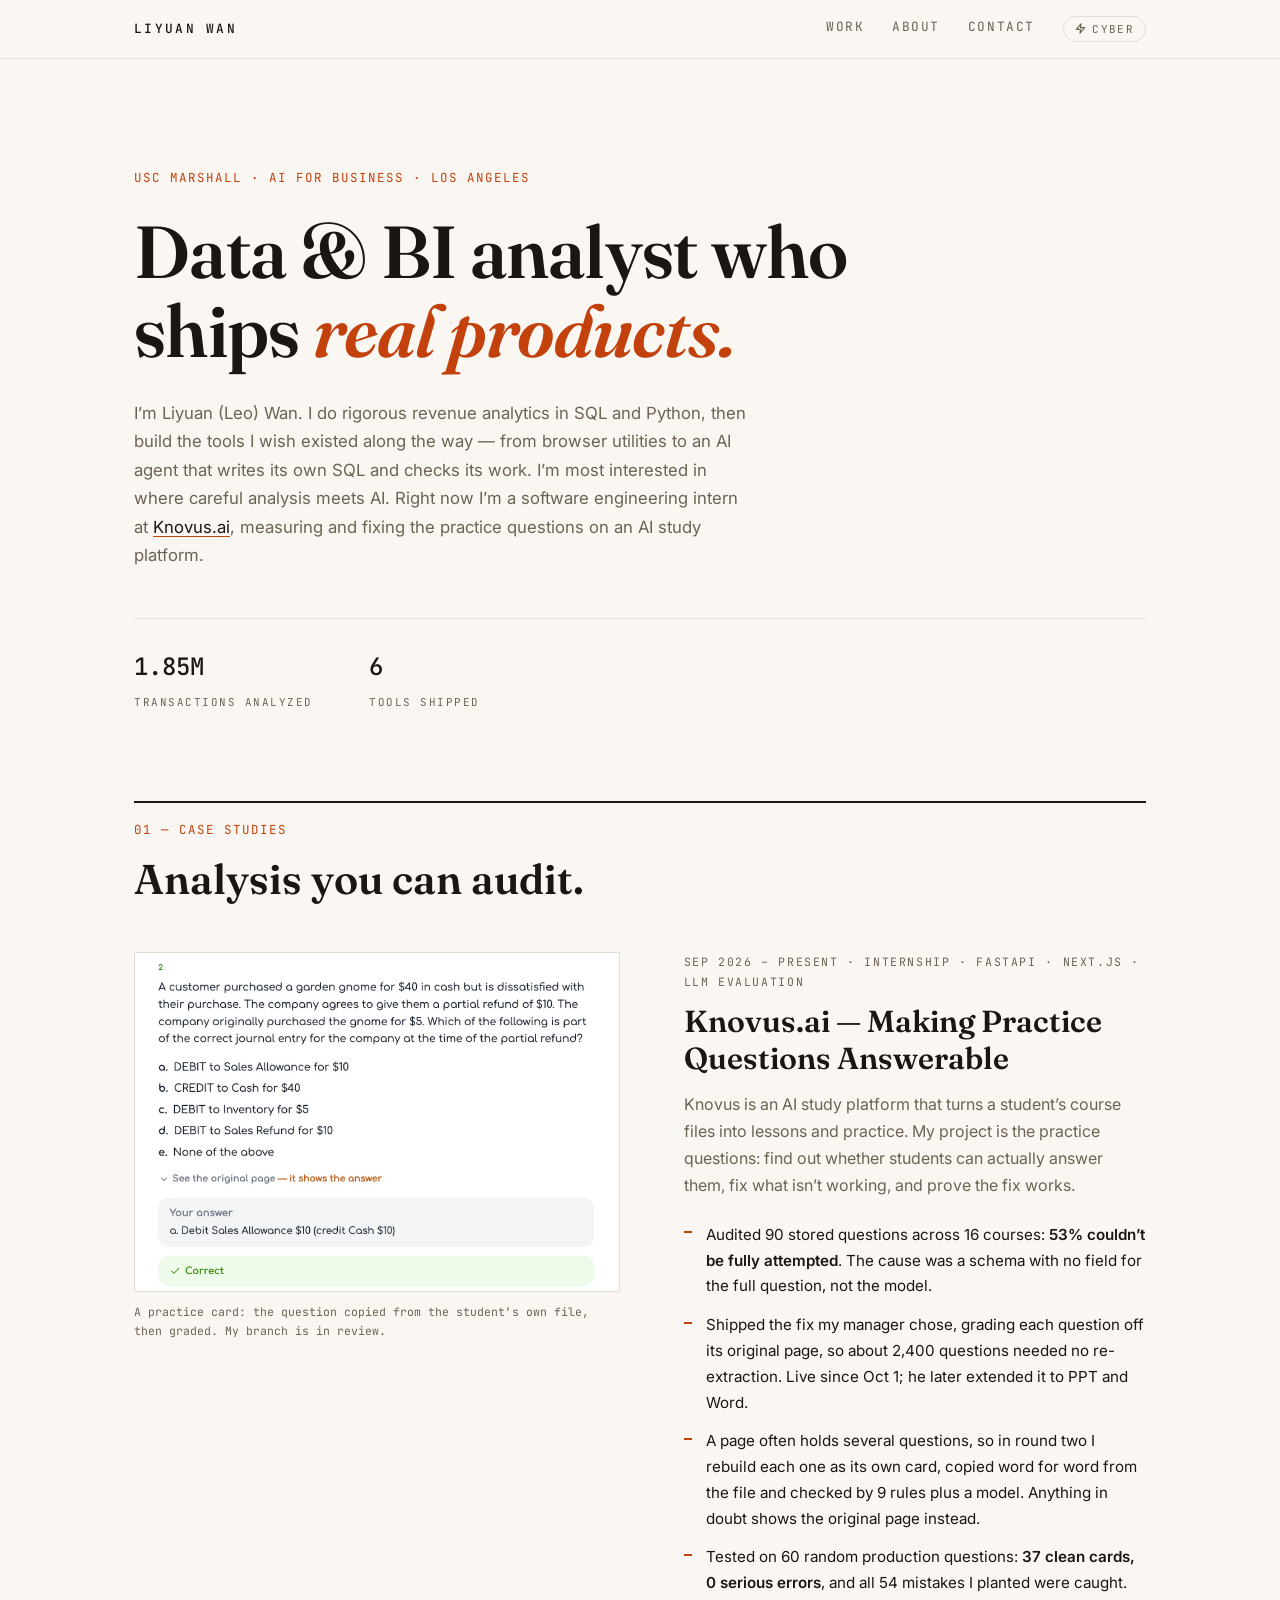
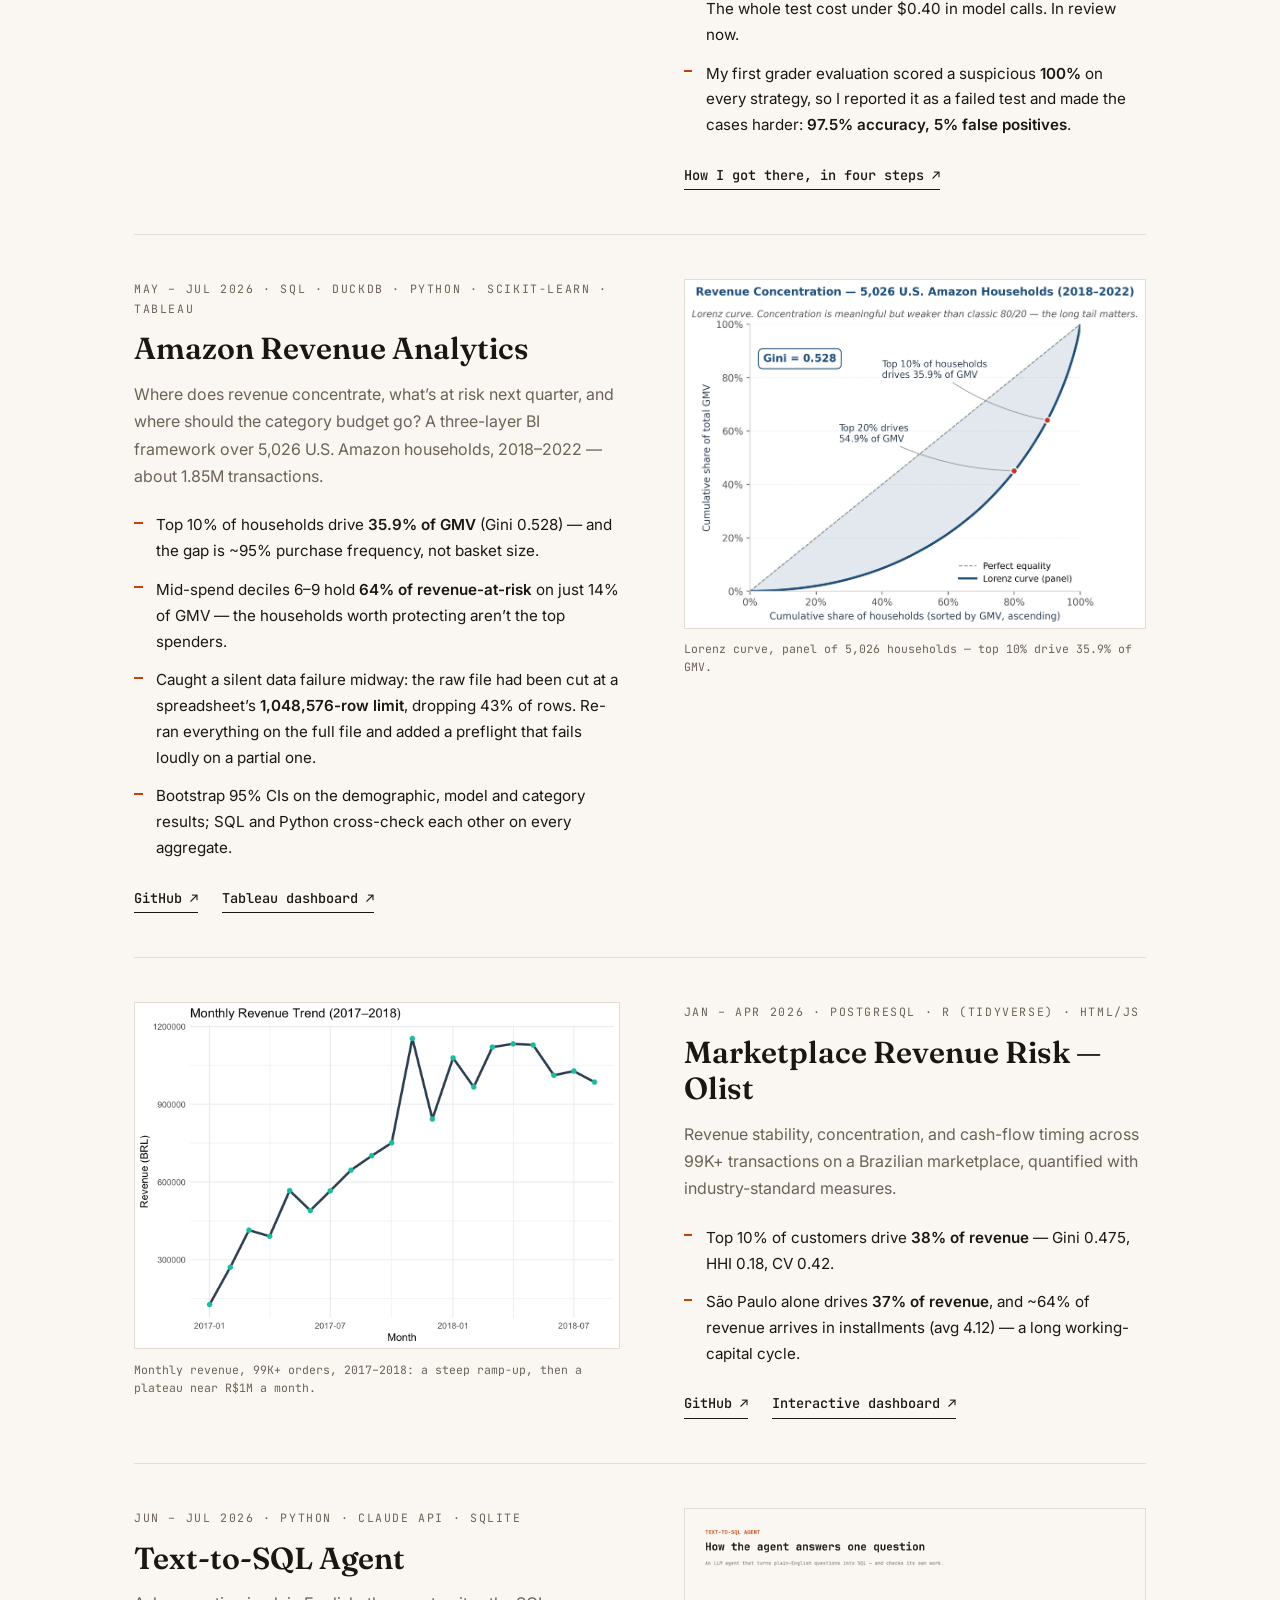
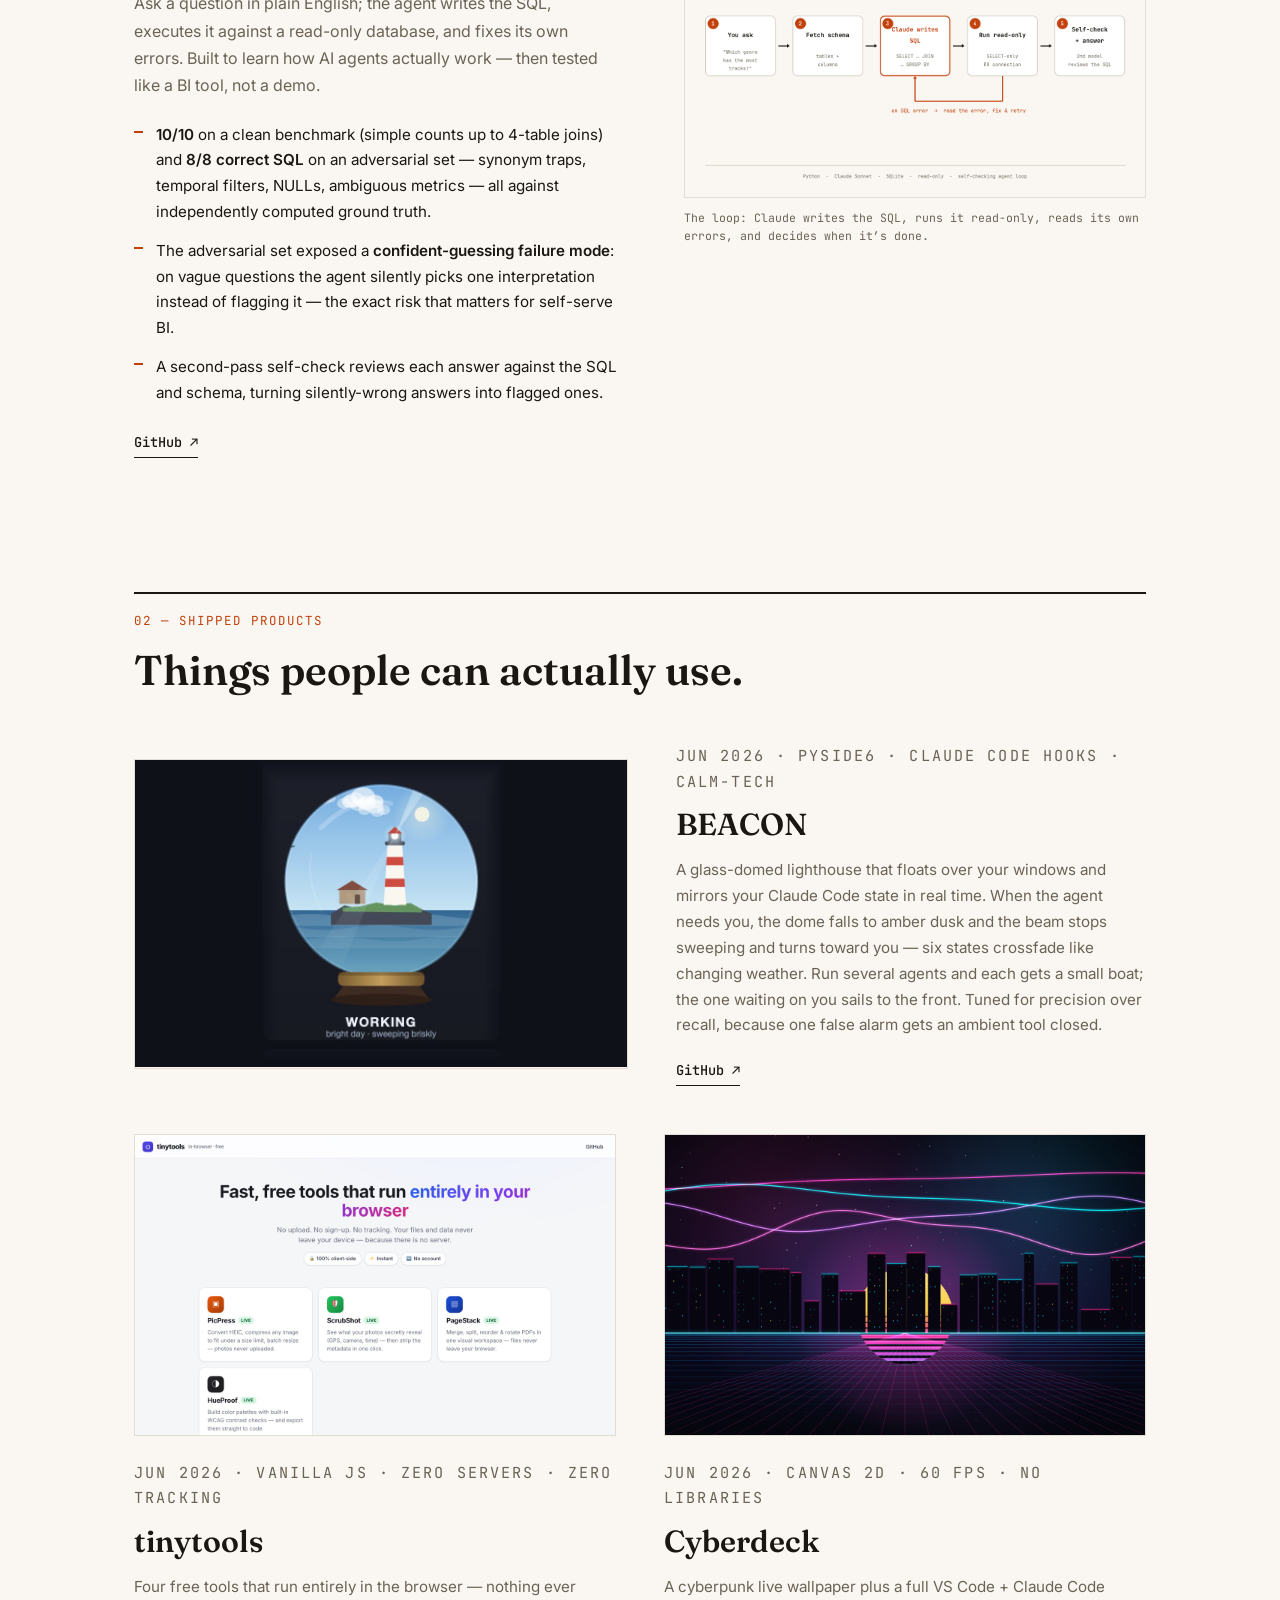
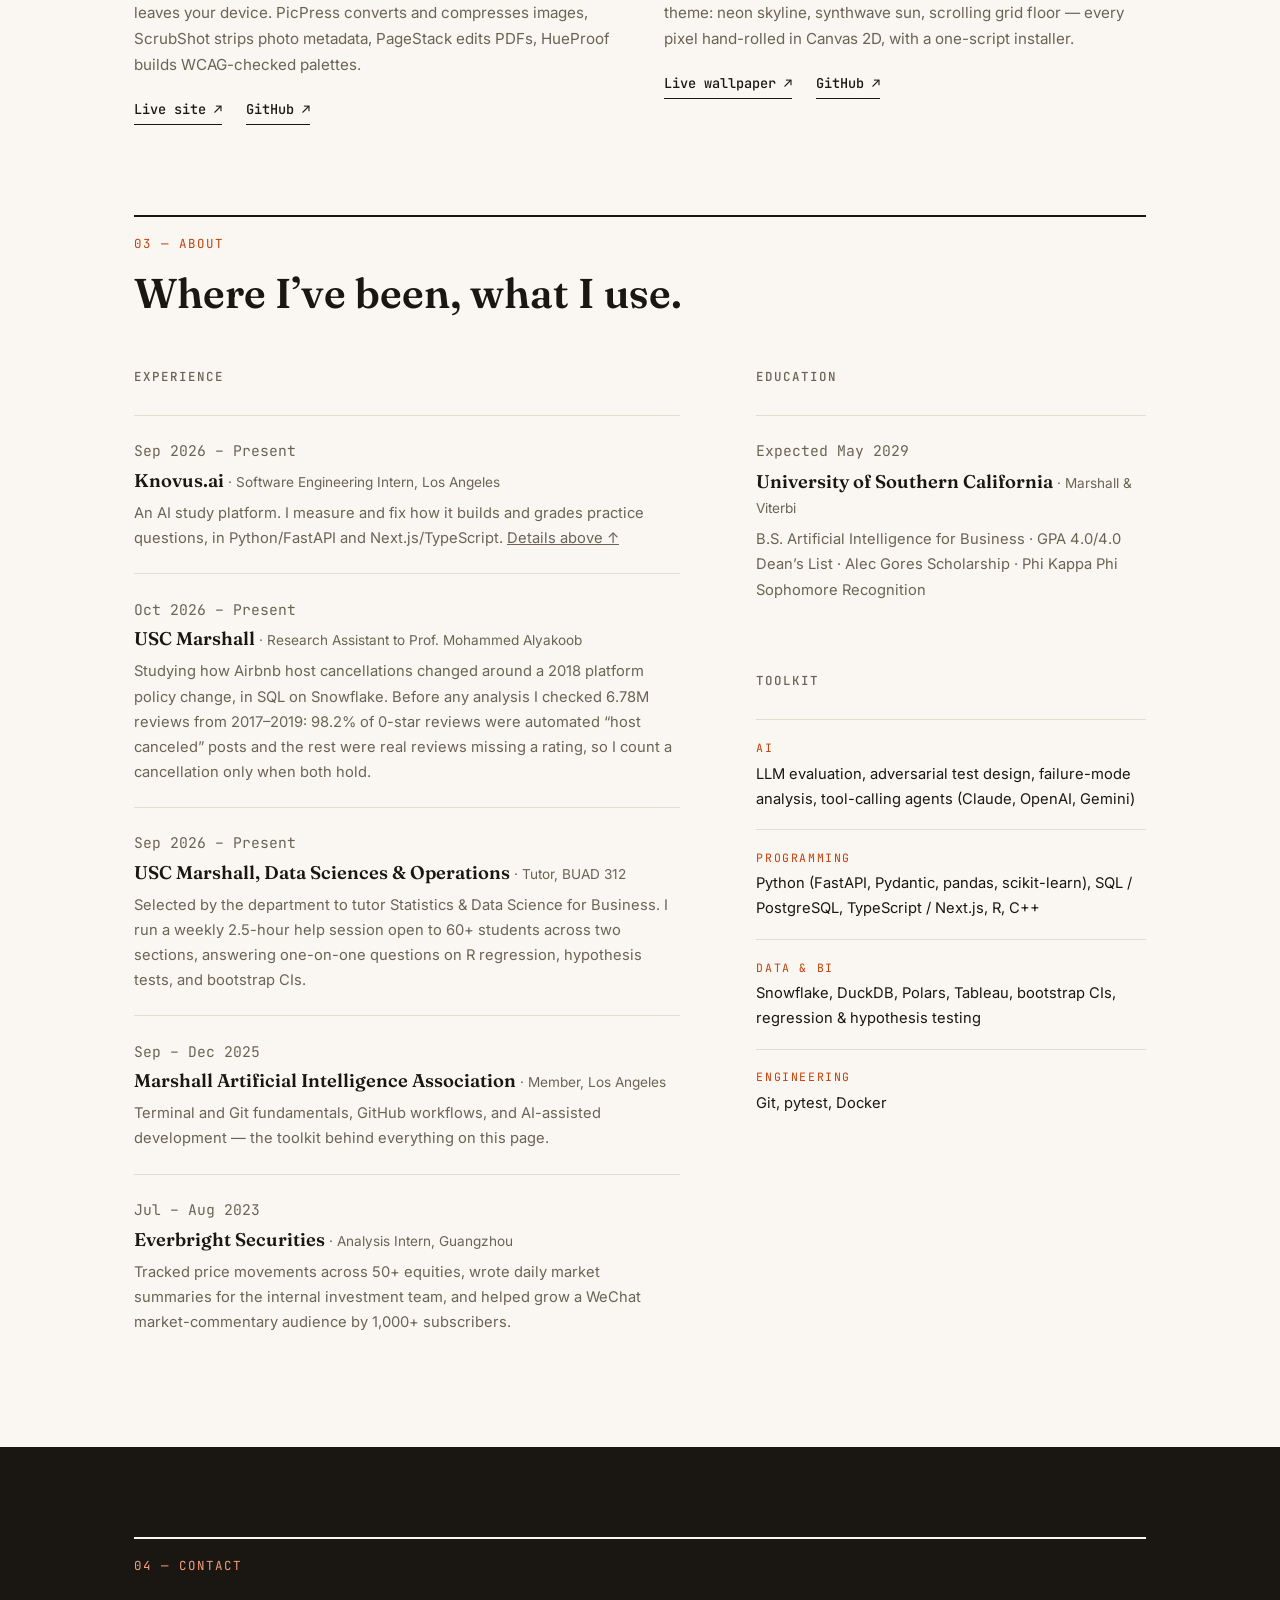
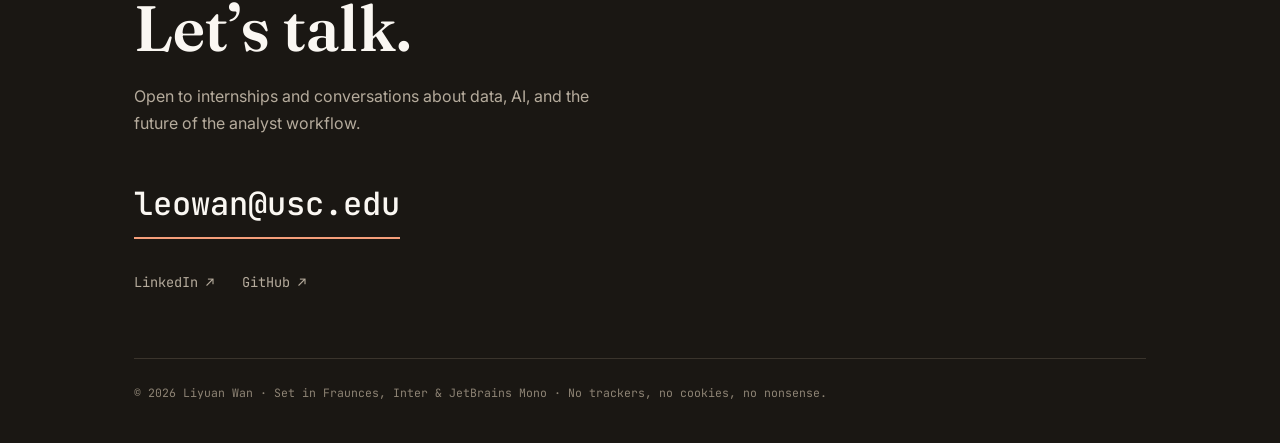
==== index.html @ 0f196165 "Add RA with Prof. Alyakoob; expand BUAD 312 tutor entry - New Experience entry: research assistant, " ====
<!DOCTYPE html>
<html lang="en">
<head>
    <meta charset="UTF-8">
    <meta name="viewport" content="width=device-width, initial-scale=1.0">
    <meta name="description" content="Liyuan (Leo) Wan — data analyst and builder studying AI for Business at USC. Revenue analytics case studies, LLM evaluation, and tools people actually use.">
    <title>Liyuan Wan — Data &amp; BI Analyst · Builder</title>

    <meta property="og:title" content="Liyuan Wan — Data &amp; BI Analyst · Builder">
    <meta property="og:description" content="Rigorous analytics in SQL and Python, careful evaluation of AI systems, and the tools I wish existed. USC Marshall &amp; Viterbi, AI for Business.">
    <meta property="og:type" content="website">
    <meta property="og:url" content="https://lilwan345.github.io/">

    <link rel="icon" href="data:image/svg+xml,%3Csvg xmlns='http://www.w3.org/2000/svg' viewBox='0 0 64 64'%3E%3Crect width='64' height='64' rx='8' fill='%23faf7f2'/%3E%3Ctext x='32' y='44' font-family='Georgia,serif' font-size='34' font-weight='bold' fill='%231a1713' text-anchor='middle'%3ELW%3C/text%3E%3C/svg%3E">

    <link rel="preconnect" href="https://fonts.googleapis.com">
    <link rel="preconnect" href="https://fonts.gstatic.com" crossorigin>
    <link href="https://fonts.googleapis.com/css2?family=Fraunces:ital,opsz,wght@0,9..144,500;0,9..144,600;0,9..144,700;1,9..144,500;1,9..144,600&amp;family=Inter:wght@400;500;600&amp;family=JetBrains+Mono:wght@400;500&amp;display=swap" rel="stylesheet">
    <link rel="stylesheet" href="assets/style.css">
    <script>try { if (localStorage.getItem('theme') === 'cyber') document.documentElement.dataset.theme = 'cyber'; } catch (e) {}</script>
</head>
<body>

<a class="skip-link" href="#work">Skip to content</a>

<!-- ═══ Masthead ═══ -->
<header class="masthead">
    <div class="container masthead-inner">
        <a class="masthead-name" href="#top">Liyuan Wan</a>
        <nav aria-label="Main">
            <a href="#work">Work</a>
            <a href="#about">About</a>
            <a href="#contact">Contact</a>
            <button id="theme-toggle" class="theme-toggle" type="button" aria-pressed="false" title="Toggle Cyberdeck mode">
                <svg width="11" height="11" viewBox="0 0 24 24" fill="none" stroke="currentColor" stroke-width="2.5" stroke-linecap="round" stroke-linejoin="round" aria-hidden="true"><polygon points="13 2 3 14 12 14 11 22 21 10 12 10 13 2"/></svg>
                <span>Cyber</span>
            </button>
        </nav>
    </div>
</header>

<main id="top">

    <!-- ═══ Hero ═══ -->
    <section class="hero container">
        <p class="eyebrow reveal"><span>USC Marshall</span> · <span>AI for Business</span> · <span>Los Angeles</span></p>
        <h1 class="reveal">Data &amp; BI analyst who ships <em>real products.</em></h1>
        <p class="hero-intro reveal">
            I&rsquo;m Liyuan (Leo) Wan. I do rigorous revenue analytics in SQL and Python,
            then build the tools I wish existed along the way — from browser utilities to
            an AI agent that writes its own SQL and checks its work. I&rsquo;m most interested
            in where careful analysis meets AI. Right now I&rsquo;m a software engineering
            intern at <a href="#knovus">Knovus.ai</a>, measuring and fixing the practice
            questions on an AI study platform.
        </p>
        <dl class="stat-strip reveal" aria-label="At a glance">
            <div><dt>Transactions analyzed</dt><dd><span class="num" data-count="1.85" data-decimals="2" data-suffix="M">1.85M</span></dd></div>
            <div><dt>Tools shipped</dt><dd><span class="num" data-count="6" data-decimals="0">6</span></dd></div>
        </dl>
    </section>

    <!-- ═══ 01 · Case studies ═══ -->
    <section id="work" class="container section">
        <header class="section-head reveal">
            <p class="section-no">01 — Case Studies</p>
            <h2>Analysis you can audit.</h2>
        </header>

        <!-- Knovus.ai -->
        <article id="knovus" class="feature reveal">
            <figure class="feature-media">
                <a href="assets/img/knovus-card.jpg" target="_blank" rel="noopener" aria-label="Open the practice card screenshot full size">
                    <img src="assets/img/knovus-card.jpg" alt="A Knovus practice card: an accounting multiple-choice question about a partial refund, copied word for word from the course file, with the student's answer marked correct and a worked explanation below"
                         width="864" height="604">
                </a>
                <figcaption>A practice card: the question copied from the student&rsquo;s own file, then graded. My branch is in review.</figcaption>
            </figure>
            <div class="feature-text">
                <p class="kicker">Sep 2026 – Present · Internship · FastAPI · Next.js · LLM evaluation</p>
                <h3>Knovus.ai — Making Practice Questions Answerable</h3>
                <p class="standfirst">
                    Knovus is an AI study platform that turns a student&rsquo;s course files into lessons
                    and practice. My project is the practice questions: find out whether students can
                    actually answer them, fix what isn&rsquo;t working, and prove the fix works.
                </p>
                <ul class="findings">
                    <li>Audited 90 stored questions across 16 courses: <strong>53% couldn&rsquo;t be fully attempted</strong>. The cause was a schema with no field for the full question, not the model.</li>
                    <li>Shipped the fix my manager chose, grading each question off its original page, so about 2,400 questions needed no re-extraction. Live since Oct 1; he later extended it to PPT and Word.</li>
                    <li>A page often holds several questions, so in round two I rebuild each one as its own card, copied word for word from the file and checked by 9 rules plus a model. Anything in doubt shows the original page instead.</li>
                    <li>Tested on 60 random production questions: <strong>37 clean cards, 0 serious errors</strong>, and all 54 mistakes I planted were caught. The whole test cost under $0.40 in model calls. In review now.</li>
                    <li>My first grader evaluation scored a suspicious <strong>100%</strong> on every strategy, so I reported it as a failed test and made the cases harder: <strong>97.5% accuracy, 5% false positives</strong>.</li>
                </ul>
                <p class="feature-links">
                    <a href="assets/img/knovus-cards.svg" target="_blank" rel="noopener">How I got there, in four steps&nbsp;↗</a>
                </p>
            </div>
        </article>

        <!-- Amazon -->
        <article class="feature flip reveal">
            <figure class="feature-media">
                <a href="assets/img/amazon-lorenz.png" target="_blank" rel="noopener" aria-label="Open the Lorenz curve full size">
                    <img src="assets/img/amazon-lorenz.png" alt="Lorenz curve of revenue concentration across 5,026 U.S. Amazon households, Gini 0.528"
                         width="1994" height="1505">
                </a>
                <figcaption>Lorenz curve, panel of 5,026 households — top 10% drive 35.9% of GMV.</figcaption>
            </figure>
            <div class="feature-text">
                <p class="kicker">May – Jul 2026 · SQL · DuckDB · Python · scikit-learn · Tableau</p>
                <h3>Amazon Revenue Analytics</h3>
                <p class="standfirst">
                    Where does revenue concentrate, what&rsquo;s at risk next quarter, and where
                    should the category budget go? A three-layer BI framework over 5,026 U.S.
                    Amazon households, 2018–2022 — about 1.85M transactions.
                </p>
                <ul class="findings">
                    <li>Top 10% of households drive <strong>35.9% of GMV</strong> (Gini 0.528) — and the gap is ~95% purchase frequency, not basket size.</li>
                    <li>Mid-spend deciles 6–9 hold <strong>64% of revenue-at-risk</strong> on just 14% of GMV — the households worth protecting aren&rsquo;t the top spenders.</li>
                    <li>Caught a silent data failure midway: the raw file had been cut at a spreadsheet&rsquo;s <strong>1,048,576-row limit</strong>, dropping 43% of rows. Re-ran everything on the full file and added a preflight that fails loudly on a partial one.</li>
                    <li>Bootstrap 95% CIs on the demographic, model and category results; SQL and Python cross-check each other on every aggregate.</li>
                </ul>
                <p class="feature-links">
                    <a href="https://github.com/lilwan345/amazon-revenue-analytics" target="_blank" rel="noopener">GitHub&nbsp;↗</a>
                    <a href="https://public.tableau.com/app/profile/leo.wan3084/viz/AmazonFinanceReviewDashboardQ32022/Dashboard1" target="_blank" rel="noopener">Tableau dashboard&nbsp;↗</a>
                </p>
            </div>
        </article>

        <!-- Olist -->
        <article class="feature reveal">
            <figure class="feature-media">
                <a href="assets/img/olist-monthly-revenue.png" target="_blank" rel="noopener" aria-label="Open the monthly revenue chart full size">
                    <img src="assets/img/olist-monthly-revenue.png" alt="Monthly Olist marketplace revenue in BRL, 2017 to 2018: a steep ramp-up through 2017, then a plateau near one million per month"
                         width="1344" height="960" loading="lazy">
                </a>
                <figcaption>Monthly revenue, 99K+ orders, 2017–2018: a steep ramp-up, then a plateau near R$1M a month.</figcaption>
            </figure>
            <div class="feature-text">
                <p class="kicker">Jan – Apr 2026 · PostgreSQL · R (tidyverse) · HTML/JS</p>
                <h3>Marketplace Revenue Risk — Olist</h3>
                <p class="standfirst">
                    Revenue stability, concentration, and cash-flow timing across 99K+
                    transactions on a Brazilian marketplace, quantified with
                    industry-standard measures.
                </p>
                <ul class="findings">
                    <li>Top 10% of customers drive <strong>38% of revenue</strong> — Gini 0.475, HHI 0.18, CV 0.42.</li>
                    <li>São Paulo alone drives <strong>37% of revenue</strong>, and ~64% of revenue arrives in installments (avg 4.12) — a long working-capital cycle.</li>
                </ul>
                <p class="feature-links">
                    <a href="https://github.com/lilwan345/Marketplace-Revenue-Risk-Financial-Stability-Analysis" target="_blank" rel="noopener">GitHub&nbsp;↗</a>
                    <a href="https://lilwan345.github.io/Marketplace-Revenue-Risk-Financial-Stability-Analysis/dashboard.html" target="_blank" rel="noopener">Interactive dashboard&nbsp;↗</a>
                </p>
            </div>
        </article>

        <!-- Text-to-SQL Agent -->
        <article class="feature flip reveal">
            <figure class="feature-media">
                <a href="assets/img/text-to-sql-workflow.png" target="_blank" rel="noopener" aria-label="Open the agent-loop diagram full size">
                    <img src="assets/img/text-to-sql-workflow.png" alt="Five-step diagram of the Text-to-SQL agent: you ask, fetch schema, Claude writes SQL, run read-only (on a SQL error, read it and retry), then a self-check before answering"
                         width="2560" height="1600" loading="lazy">
                </a>
                <figcaption>The loop: Claude writes the SQL, runs it read-only, reads its own errors, and decides when it&rsquo;s done.</figcaption>
            </figure>
            <div class="feature-text">
                <p class="kicker">Jun – Jul 2026 · Python · Claude API · SQLite</p>
                <h3>Text-to-SQL Agent</h3>
                <p class="standfirst">
                    Ask a question in plain English; the agent writes the SQL, executes it against a
                    read-only database, and fixes its own errors. Built to learn how AI agents actually
                    work — then tested like a BI tool, not a demo.
                </p>
                <ul class="findings">
                    <li><strong>10/10</strong> on a clean benchmark (simple counts up to 4-table joins) and <strong>8/8 correct SQL</strong> on an adversarial set — synonym traps, temporal filters, NULLs, ambiguous metrics — all against independently computed ground truth.</li>
                    <li>The adversarial set exposed a <strong>confident-guessing failure mode</strong>: on vague questions the agent silently picks one interpretation instead of flagging it — the exact risk that matters for self-serve BI.</li>
                    <li>A second-pass self-check reviews each answer against the SQL and schema, turning silently-wrong answers into flagged ones.</li>
                </ul>
                <p class="feature-links">
                    <a href="https://github.com/lilwan345/text-to-sql-agent" target="_blank" rel="noopener">GitHub&nbsp;↗</a>
                </p>
            </div>
        </article>
    </section>

    <!-- ═══ 02 · Shipped products ═══ -->
    <section class="container section">
        <header class="section-head reveal">
            <p class="section-no">02 — Shipped Products</p>
            <h2>Things people can actually use.</h2>
        </header>

        <div class="product-grid">
            <article class="product wide reveal">
                <a class="product-media" href="https://github.com/lilwan345/beacon" target="_blank" rel="noopener" aria-label="Open BEACON on GitHub">
                    <video src="assets/img/beacon-demo.mp4" poster="assets/img/beacon-demo-poster.jpg"
                           width="1024" height="640" autoplay muted loop playsinline
                           aria-label="BEACON — a glass-domed lighthouse diorama crossfading through six states: working, asking, idle, done, confused, resting"></video>
                </a>
                <div class="product-text">
                    <p class="kicker">Jun 2026 · PySide6 · Claude Code hooks · calm-tech</p>
                    <h3>BEACON</h3>
                    <p>
                        A glass-domed lighthouse that floats over your windows and mirrors your
                        Claude Code state in real time. When the agent needs you, the dome falls
                        to amber dusk and the beam stops sweeping and turns toward you — six
                        states crossfade like changing weather. Run several agents and each
                        gets a small boat; the one waiting on you sails to the front. Tuned for
                        precision over recall, because one false alarm gets an ambient tool closed.
                    </p>
                    <p class="feature-links">
                        <a href="https://github.com/lilwan345/beacon" target="_blank" rel="noopener">GitHub&nbsp;↗</a>
                    </p>
                </div>
            </article>

            <article class="product reveal">
                <a class="product-media" href="https://lilwan345.github.io/tinytools/" target="_blank" rel="noopener" aria-label="Open tinytools live site">
                    <img src="assets/img/tinytools.jpg" alt="tinytools homepage — fast, free tools that run entirely in your browser"
                         width="1280" height="800" loading="lazy">
                </a>
                <div class="product-text">
                    <p class="kicker">Jun 2026 · Vanilla JS · zero servers · zero tracking</p>
                    <h3>tinytools</h3>
                    <p>
                        Four free tools that run entirely in the browser — nothing ever leaves
                        your device. PicPress converts and compresses images, ScrubShot strips
                        photo metadata, PageStack edits PDFs, HueProof builds WCAG-checked palettes.
                    </p>
                    <p class="feature-links">
                        <a href="https://lilwan345.github.io/tinytools/" target="_blank" rel="noopener">Live site&nbsp;↗</a>
                        <a href="https://github.com/lilwan345/tinytools" target="_blank" rel="noopener">GitHub&nbsp;↗</a>
                    </p>
                </div>
            </article>

            <article class="product reveal">
                <a class="product-media" id="cyberdeck-media" href="https://lilwan345.github.io/claude-code-cyberpunk/wallpaper/" target="_blank" rel="noopener" aria-label="Open Cyberdeck live wallpaper"
                   data-live="https://lilwan345.github.io/claude-code-cyberpunk/wallpaper/">
                    <img src="assets/img/cyberdeck.jpg" alt="Cyberdeck — neon cyberpunk skyline with synthwave sun, rendered live in Canvas 2D"
                         width="1280" height="800" loading="lazy">
                </a>
                <div class="product-text">
                    <p class="kicker">Jun 2026 · Canvas 2D · 60 fps · no libraries</p>
                    <h3>Cyberdeck</h3>
                    <p>
                        A cyberpunk live wallpaper plus a full VS Code + Claude Code theme:
                        neon skyline, synthwave sun, scrolling grid floor — every pixel
                        hand-rolled in Canvas 2D, with a one-script installer.
                    </p>
                    <p class="feature-links">
                        <a href="https://lilwan345.github.io/claude-code-cyberpunk/wallpaper/" target="_blank" rel="noopener">Live wallpaper&nbsp;↗</a>
                        <a href="https://github.com/lilwan345/claude-code-cyberpunk" target="_blank" rel="noopener">GitHub&nbsp;↗</a>
                    </p>
                </div>
            </article>

        </div>
    </section>

    <!-- ═══ 03 · About: experience + skills ═══ -->
    <section id="about" class="container section">
        <header class="section-head reveal">
            <p class="section-no">03 — About</p>
            <h2>Where I&rsquo;ve been, what I use.</h2>
        </header>

        <div class="about-grid">
            <div class="experience reveal">
                <h3 class="block-title">Experience</h3>
                <article class="xp">
                    <p class="xp-date">Sep 2026 – Present</p>
                    <h4>Knovus.ai <span>· Software Engineering Intern, Los Angeles</span></h4>
                    <p>An AI study platform. I measure and fix how it builds and grades practice
                       questions, in Python/FastAPI and Next.js/TypeScript.
                       <a href="#knovus">Details above&nbsp;↑</a></p>
                </article>
                <article class="xp">
                    <p class="xp-date">Oct 2026 – Present</p>
                    <h4>USC Marshall <span>· Research Assistant to Prof. Mohammed Alyakoob</span></h4>
                    <p>Studying how Airbnb host cancellations changed around a 2018 platform
                       policy change, in SQL on Snowflake. Before any analysis I checked 6.78M
                       reviews from 2017–2019: 98.2% of 0-star reviews were automated
                       &ldquo;host canceled&rdquo; posts and the rest were real reviews missing a
                       rating, so I count a cancellation only when both hold.</p>
                </article>
                <article class="xp">
                    <p class="xp-date">Sep 2026 – Present</p>
                    <h4>USC Marshall, Data Sciences &amp; Operations <span>· Tutor, BUAD 312</span></h4>
                    <p>Selected by the department to tutor Statistics &amp; Data Science for
                       Business. I run a weekly 2.5-hour help session open to 60+ students
                       across two sections, answering one-on-one questions on R regression,
                       hypothesis tests, and bootstrap CIs.</p>
                </article>
                <article class="xp">
                    <p class="xp-date">Sep – Dec 2025</p>
                    <h4>Marshall Artificial Intelligence Association <span>· Member, Los Angeles</span></h4>
                    <p>Terminal and Git fundamentals, GitHub workflows, and AI-assisted
                       development — the toolkit behind everything on this page.</p>
                </article>
                <article class="xp">
                    <p class="xp-date">Jul – Aug 2023</p>
                    <h4>Everbright Securities <span>· Analysis Intern, Guangzhou</span></h4>
                    <p>Tracked price movements across 50+ equities, wrote daily market
                       summaries for the internal investment team, and helped grow a
                       WeChat market-commentary audience by 1,000+ subscribers.</p>
                </article>
            </div>

            <div class="skills reveal">
                <h3 class="block-title">Education</h3>
                <article class="xp edu">
                    <p class="xp-date">Expected May 2029</p>
                    <h4>University of Southern California <span>· Marshall &amp; Viterbi</span></h4>
                    <p>B.S. Artificial Intelligence for Business · GPA 4.0/4.0<br>
                       Dean&rsquo;s List · Alec Gores Scholarship · Phi Kappa Phi Sophomore Recognition</p>
                </article>

                <h3 class="block-title">Toolkit</h3>
                <dl class="skill-list">
                    <div><dt>AI</dt><dd>LLM evaluation, adversarial test design, failure-mode analysis, tool-calling agents (Claude, OpenAI, Gemini)</dd></div>
                    <div><dt>Programming</dt><dd>Python (FastAPI, Pydantic, pandas, scikit-learn), SQL / PostgreSQL, TypeScript / Next.js, R, C++</dd></div>
                    <div><dt>Data &amp; BI</dt><dd>Snowflake, DuckDB, Polars, Tableau, bootstrap CIs, regression &amp; hypothesis testing</dd></div>
                    <div><dt>Engineering</dt><dd>Git, pytest, Docker</dd></div>
                </dl>
            </div>
        </div>
    </section>

    <!-- ═══ Contact ═══ -->
    <footer id="contact" class="colophon">
        <div class="container">
            <p class="section-no reveal">04 — Contact</p>
            <h2 class="reveal">Let&rsquo;s talk.</h2>
            <p class="colophon-line reveal">
                Open to internships and conversations about data, AI, and the future of
                the analyst workflow.
            </p>
            <a class="big-email reveal" href="mailto:leowan@usc.edu">leowan@usc.edu</a>
            <p class="colophon-links reveal">
                <a href="https://www.linkedin.com/in/liyuan-wan-b64246381/" target="_blank" rel="noopener">LinkedIn&nbsp;↗</a>
                <a href="https://github.com/lilwan345" target="_blank" rel="noopener">GitHub&nbsp;↗</a>
            </p>
            <p class="fine-print">
                © 2026 Liyuan Wan · Set in Fraunces, Inter &amp; JetBrains Mono ·
                No trackers, no cookies, no nonsense.
            </p>
        </div>
    </footer>

</main>

<script src="assets/main.js"></script>
</body>
</html>
---- assets/style.css ----
/* ════════════════════════════════════════════════════════════
   Liyuan Wan — portfolio
   Editorial light theme: cream / ink / burnt orange
   ════════════════════════════════════════════════════════════ */

:root {
    --cream: #faf7f2;
    --ink: #1a1713;
    --muted: #6b6356;
    --accent: #c2410c;
    --hairline: #e2ddd3;
    --serif: 'Fraunces', Georgia, serif;
    --sans: 'Inter', -apple-system, sans-serif;
    --mono: 'JetBrains Mono', ui-monospace, monospace;
}

/* ── Cyberdeck mode (toggle in masthead) ────────────────────── */

[data-theme="cyber"] {
    --cream: #07060f;
    --ink: #e9ecff;
    --muted: #8b93b8;
    --accent: #ff2e97;
    --hairline: rgba(0, 234, 255, .18);
}

[data-theme="cyber"] body {
    background-image:
        radial-gradient(ellipse 90% 55% at 50% -12%, rgba(180, 107, 255, .10), transparent 70%),
        radial-gradient(ellipse 70% 40% at 85% 20%, rgba(0, 234, 255, .05), transparent 70%);
    background-attachment: fixed;
}

[data-theme="cyber"] ::selection { background: #00eaff; color: #07060f; }

[data-theme="cyber"] .masthead { background: rgba(7, 6, 15, .9); }
[data-theme="cyber"] .masthead nav a:hover { color: #00eaff; }

[data-theme="cyber"] .eyebrow { color: #00eaff; }

[data-theme="cyber"] .hero h1 em {
    background: linear-gradient(90deg, #ff2e97, #b46bff, #00eaff);
    -webkit-background-clip: text;
    background-clip: text;
    -webkit-text-fill-color: transparent;
    color: #ff2e97; /* fallback */
}

[data-theme="cyber"] .section-no { border-top-color: #00eaff; color: #00eaff; }
[data-theme="cyber"] .xp-date { color: #00eaff; }
[data-theme="cyber"] .feature-links a:hover { color: #00eaff; border-color: #00eaff; }
[data-theme="cyber"] .product-text .feature-links a:hover { color: #00eaff; }

[data-theme="cyber"] .colophon { background: #0c0a1c; color: #e9ecff; }
[data-theme="cyber"] .colophon .section-no { border-top-color: #00eaff; color: #00eaff; }
[data-theme="cyber"] .colophon-line { color: #8b93b8; }
[data-theme="cyber"] .big-email { color: #e9ecff; border-bottom-color: #00eaff; }
[data-theme="cyber"] .big-email:hover { color: #00eaff; }
[data-theme="cyber"] .colophon-links a { color: #8b93b8; }
[data-theme="cyber"] .colophon-links a:hover { color: #00eaff; }
[data-theme="cyber"] .fine-print { border-top-color: rgba(0, 234, 255, .15); color: #6a7194; }

*, *::before, *::after { box-sizing: border-box; margin: 0; padding: 0; }

html { scroll-behavior: smooth; }

/* In-page links (Work / About / Contact) land below the sticky masthead
   instead of hiding the section label under it. */
section[id], article[id], footer[id] { scroll-margin-top: 4.5rem; }

body {
    font-family: var(--sans);
    font-size: 1rem;
    line-height: 1.7;
    background: var(--cream);
    color: var(--ink);
    transition: background-color .35s ease-out, color .35s ease-out;
}

@media (prefers-reduced-motion: reduce) {
    body { transition: none; }
}

img { display: block; max-width: 100%; height: auto; }

a { color: inherit; }

::selection { background: var(--accent); color: var(--cream); }

.container {
    max-width: 1060px;
    margin: 0 auto;
    padding: 0 1.5rem;
}

/* ── Accessibility ──────────────────────────────────────────── */

.skip-link {
    position: absolute;
    left: -9999px;
    top: 0;
    z-index: 100;
    padding: .6rem 1rem;
    background: var(--ink);
    color: var(--cream);
    font-family: var(--mono);
    font-size: .8rem;
}
.skip-link:focus { left: 0; }

:focus-visible {
    outline: 2px solid var(--accent);
    outline-offset: 3px;
}

/* ── Reveal on scroll ───────────────────────────────────────── */

.reveal {
    opacity: 0;
    transform: translateY(16px);
    transition: opacity .6s ease-out, transform .6s ease-out;
}
.reveal.visible { opacity: 1; transform: none; }

@media (prefers-reduced-motion: reduce) {
    html { scroll-behavior: auto; }
    .reveal { opacity: 1; transform: none; transition: none; }
}

/* ── Masthead ───────────────────────────────────────────────── */

.masthead {
    position: sticky;
    top: 0;
    z-index: 10;
    background: rgba(250, 247, 242, .92);
    backdrop-filter: blur(8px);
    -webkit-backdrop-filter: blur(8px);
    border-bottom: 1px solid var(--hairline);
}

.masthead-inner {
    display: flex;
    align-items: center;
    justify-content: space-between;
    padding-top: 1rem;
    padding-bottom: 1rem;
}

.masthead-name {
    font-family: var(--mono);
    font-size: .8rem;
    font-weight: 500;
    letter-spacing: .18em;
    text-transform: uppercase;
    text-decoration: none;
}

.masthead nav {
    display: flex;
    gap: 1.75rem;
}

.masthead nav a {
    font-family: var(--mono);
    font-size: .8rem;
    letter-spacing: .12em;
    text-transform: uppercase;
    color: var(--muted);
    text-decoration: none;
    transition: color .2s ease-out;
}
.masthead nav a:hover { color: var(--accent); }

.theme-toggle {
    display: inline-flex;
    align-items: center;
    gap: .4rem;
    padding: .3rem .7rem;
    background: none;
    border: 1px solid var(--hairline);
    border-radius: 999px;
    font-family: var(--mono);
    font-size: .68rem;
    letter-spacing: .12em;
    text-transform: uppercase;
    color: var(--muted);
    cursor: pointer;
    transition: color .2s ease-out, border-color .2s ease-out, box-shadow .2s ease-out;
}
.theme-toggle:hover { color: var(--accent); border-color: var(--accent); }

[data-theme="cyber"] .theme-toggle {
    color: #00eaff;
    border-color: rgba(0, 234, 255, .5);
    box-shadow: 0 0 14px rgba(0, 234, 255, .25), inset 0 0 8px rgba(0, 234, 255, .08);
}
[data-theme="cyber"] .theme-toggle:hover { color: #ff2e97; border-color: #ff2e97; box-shadow: 0 0 14px rgba(255, 46, 151, .3); }

/* ── Hero ───────────────────────────────────────────────────── */

.hero {
    padding-top: clamp(4rem, 12vh, 8rem);
    padding-bottom: clamp(3.5rem, 10vh, 7rem);
}

.eyebrow span { white-space: nowrap; }   /* wrap between items, never inside one */

.eyebrow {
    font-family: var(--mono);
    font-size: .78rem;
    letter-spacing: .16em;
    text-transform: uppercase;
    color: var(--accent);
    margin-bottom: 1.5rem;
}

.hero h1 {
    font-family: var(--serif);
    font-size: clamp(2.6rem, 7vw, 4.6rem);
    font-weight: 600;
    line-height: 1.08;
    letter-spacing: -.01em;
    max-width: 16ch;
}

.hero h1 em {
    font-style: italic;
    color: var(--accent);
}

.hero-intro {
    margin-top: 1.75rem;
    max-width: 56ch;
    font-size: 1.05rem;
    color: var(--muted);
}
.hero-intro a { color: var(--ink); text-decoration-color: var(--accent); text-underline-offset: .2em; }
.hero-intro a:hover { color: var(--accent); }

.stat-strip {
    display: flex;
    flex-wrap: wrap;
    gap: 2.5rem 3.5rem;
    margin-top: 3rem;
    padding-top: 1.75rem;
    border-top: 1px solid var(--hairline);
}

.stat-strip dd {
    font-family: var(--mono);
    font-size: 1.5rem;
    font-weight: 500;
    order: -1;
}
.stat-strip dd.accent { color: var(--accent); }

.stat-strip dt {
    font-family: var(--mono);
    font-size: .68rem;
    letter-spacing: .14em;
    text-transform: uppercase;
    color: var(--muted);
    margin-top: .3rem;
}

.stat-strip > div { display: flex; flex-direction: column; }

/* Gini footnote tooltip */
.has-tip {
    position: relative;
    cursor: help;
    width: fit-content;
    border-bottom: 1px dotted currentColor;
}

.tip {
    position: absolute;
    left: 0;
    bottom: calc(100% + .65rem);
    z-index: 20;
    width: min(300px, 72vw);
    background: var(--ink);
    color: var(--cream);
    font-family: var(--sans);
    font-size: .78rem;
    font-weight: 400;
    line-height: 1.55;
    letter-spacing: 0;
    text-transform: none;
    padding: .7rem .85rem;
    border-radius: 4px;
    opacity: 0;
    visibility: hidden;
    pointer-events: none;
    transition: opacity .2s ease-out;
}

.has-tip:hover .tip,
.has-tip:focus .tip { opacity: 1; visibility: visible; }

/* ── Sections ───────────────────────────────────────────────── */

.section { padding-bottom: clamp(4rem, 10vh, 7rem); }

.section-head { margin-bottom: 3rem; }

.section-no {
    font-family: var(--mono);
    font-size: .78rem;
    letter-spacing: .16em;
    text-transform: uppercase;
    color: var(--accent);
    border-top: 2px solid var(--ink);
    padding-top: 1rem;
    margin-bottom: 1rem;
}

.section-head h2 {
    font-family: var(--serif);
    font-size: clamp(1.8rem, 4vw, 2.6rem);
    font-weight: 600;
    line-height: 1.15;
}

/* ── Case study features ────────────────────────────────────── */

.feature {
    display: grid;
    grid-template-columns: 1.05fr 1fr;
    gap: clamp(2rem, 5vw, 4rem);
    align-items: start;
    padding: 2.75rem 0;
    border-top: 1px solid var(--hairline);
}
.feature:first-of-type { border-top: none; padding-top: 0; }

.feature.flip .feature-media { order: 2; }

.feature-media a { display: block; cursor: zoom-in; }

.feature-media img {
    width: 100%;
    border: 1px solid var(--hairline);
    background: #fff;
}

.feature-media figcaption {
    font-family: var(--mono);
    font-size: .72rem;
    color: var(--muted);
    margin-top: .7rem;
    line-height: 1.6;
}

.kicker {
    font-family: var(--mono);
    font-size: .72rem;
    letter-spacing: .14em;
    text-transform: uppercase;
    color: var(--muted);
    margin-bottom: .75rem;
}

.feature-text h3,
.product-text h3 {
    font-family: var(--serif);
    font-size: clamp(1.45rem, 3vw, 1.9rem);
    font-weight: 600;
    line-height: 1.2;
    margin-bottom: .9rem;
}

.standfirst {
    font-size: 1rem;
    color: var(--muted);
    margin-bottom: 1.4rem;
}

.findings {
    list-style: none;
    display: flex;
    flex-direction: column;
    gap: .8rem;
    margin-bottom: 1.6rem;
}

.findings li {
    position: relative;
    padding-left: 1.4rem;
    font-size: .95rem;
}

.findings li::before {
    content: '';
    position: absolute;
    left: 0;
    top: .62em;
    width: .55rem;
    height: 2px;
    background: var(--accent);
}

.findings strong { font-weight: 600; }

.feature-links {
    display: flex;
    flex-wrap: wrap;
    gap: 1.5rem;
}

.feature-links a {
    font-family: var(--mono);
    font-size: .85rem;
    font-weight: 500;
    text-decoration: none;
    border-bottom: 1px solid var(--ink);
    padding-bottom: .15rem;
    transition: color .2s ease-out, border-color .2s ease-out;
}

.feature-links a:hover {
    color: var(--accent);
    border-color: var(--accent);
}

/* ── Product cards ──────────────────────────────────────────── */

.product-grid {
    display: grid;
    grid-template-columns: 1fr 1fr;
    gap: clamp(2rem, 4vw, 3rem);
}

.product-media {
    display: block;
    position: relative;
    overflow: hidden;
    border: 1px solid var(--hairline);
}

/* Live preview iframe layered over the static thumbnail (desktop only,
   injected by main.js unless the user prefers reduced motion). */
.product-media iframe {
    position: absolute;
    inset: 0;
    width: 100%;
    height: 100%;
    border: 0;
    pointer-events: none;
    opacity: 0;
    transition: opacity .8s ease-out;
}
.product-media iframe.ready { opacity: 1; }

.product-media img,
.product-media video {
    display: block;
    max-width: 100%;
    height: auto;
    transition: transform .4s ease-out;
}

/* Hover zoom only where hover exists (on touch screens it would stick after a tap). */
@media (hover: hover) {
    .product-media:hover img,
    .product-media:hover video { transform: scale(1.025); }
}

@media (prefers-reduced-motion: reduce) {
    .product-media img,
    .product-media video { transition: none; }
    .product-media:hover img,
    .product-media:hover video { transform: none; }
}

.product-text { padding-top: 1.5rem; }

.product-text p { color: var(--muted); font-size: .95rem; }

.product-text .feature-links { margin-top: 1.3rem; }
.product-text .feature-links a { color: var(--ink); }
.product-text .feature-links a:hover { color: var(--accent); }

/* The lead card spans both columns (media left, text right). */
@media (min-width: 821px) {
    .product.wide {
        grid-column: 1 / -1;
        display: grid;
        grid-template-columns: 1.05fr 1fr;
        gap: clamp(2rem, 4vw, 3rem);
        align-items: center;
    }
    .product.wide .product-text { padding-top: 0; }
}

/* ── About: experience + skills ─────────────────────────────── */

.about-grid {
    display: grid;
    grid-template-columns: 1.4fr 1fr;
    gap: clamp(2.5rem, 6vw, 5rem);
}

.block-title {
    font-family: var(--mono);
    font-size: .78rem;
    font-weight: 500;
    letter-spacing: .16em;
    text-transform: uppercase;
    color: var(--muted);
    margin-bottom: 1.75rem;
}

.xp {
    padding: 1.4rem 0;
    border-top: 1px solid var(--hairline);
}

.xp-date {
    font-family: var(--mono);
    font-size: .75rem;
    color: var(--accent);
    margin-bottom: .35rem;
}

.xp h4 {
    font-family: var(--serif);
    font-size: 1.15rem;
    font-weight: 600;
    line-height: 1.35;
    margin-bottom: .45rem;
}

.xp h4 span {
    font-family: var(--sans);
    font-size: .85rem;
    font-weight: 400;
    color: var(--muted);
}

.xp p { font-size: .92rem; color: var(--muted); }

.edu { margin-bottom: 2.75rem; }
.edu p { line-height: 1.75; }

.skill-list { display: flex; flex-direction: column; }

.skill-list > div {
    padding: 1.1rem 0;
    border-top: 1px solid var(--hairline);
}

.skill-list dt {
    font-family: var(--mono);
    font-size: .72rem;
    letter-spacing: .14em;
    text-transform: uppercase;
    color: var(--accent);
    margin-bottom: .25rem;
}

.skill-list dd { font-size: .92rem; }

/* ── Colophon / contact ─────────────────────────────────────── */

.colophon {
    background: var(--ink);
    color: var(--cream);
    padding: clamp(4rem, 10vh, 7rem) 0 2.5rem;
}

.colophon .section-no {
    border-top-color: var(--cream);
    color: #f59e7a;
}

.colophon h2 {
    font-family: var(--serif);
    font-size: clamp(2.4rem, 6vw, 4rem);
    font-weight: 600;
    line-height: 1.1;
}

.colophon-line {
    margin-top: 1.25rem;
    max-width: 50ch;
    color: #b5ab9c;
}

.big-email {
    display: inline-block;
    margin-top: 2.5rem;
    font-family: var(--mono);
    font-size: clamp(1.2rem, 3.5vw, 2rem);
    font-weight: 500;
    color: var(--cream);
    text-decoration: none;
    border-bottom: 2px solid #f59e7a;
    padding-bottom: .3rem;
    transition: color .2s ease-out;
}
.big-email:hover { color: #f59e7a; }

.colophon-links {
    display: flex;
    gap: 1.75rem;
    margin-top: 2rem;
}

.colophon-links a {
    font-family: var(--mono);
    font-size: .85rem;
    color: #b5ab9c;
    text-decoration: none;
    transition: color .2s ease-out;
}
.colophon-links a:hover { color: var(--cream); }

.fine-print {
    margin-top: 4rem;
    padding-top: 1.5rem;
    border-top: 1px solid #3a342c;
    font-family: var(--mono);
    font-size: .72rem;
    color: #8d8374;
    line-height: 1.8;
}

/* ── Touch: comfortable tap targets ─────────────────────────────
   The small mono links read best at their size, so instead of padding
   them (which would shift the underlines) an invisible ::after grows the
   hit area to ~44px tall. */

@media (pointer: coarse) {
    .masthead-name, .masthead nav a, .theme-toggle,
    .feature-links a, .colophon-links a, .big-email {
        position: relative;
    }
    .masthead-name::after, .masthead nav a::after, .theme-toggle::after,
    .feature-links a::after, .colophon-links a::after, .big-email::after {
        content: '';
        position: absolute;
        inset: -.75rem -.35rem;
    }
}

/* ── Responsive ─────────────────────────────────────────────── */

@media (max-width: 820px) {
    .feature,
    .feature.flip {
        grid-template-columns: 1fr;
        gap: 1.5rem;
    }
    .feature.flip .feature-media { order: 0; }
    .product-grid { grid-template-columns: 1fr; gap: 3rem; }
    .about-grid { grid-template-columns: 1fr; gap: 3rem; }
}

@media (max-width: 480px) {
    .hero { padding-top: 3.25rem; }   /* get the headline and stats above the fold */
    .masthead nav { gap: 1.1rem; }
    .masthead nav a { font-size: .72rem; }
    .masthead-name { font-size: .72rem; white-space: nowrap; }
    .theme-toggle span { display: none; }  /* icon-only on phones so the name never wraps */
    .stat-strip { gap: 1.5rem 2.25rem; }
    .stat-strip dd { font-size: 1.25rem; }
}

@media (max-width: 340px) {
    .theme-toggle { display: none; }
}
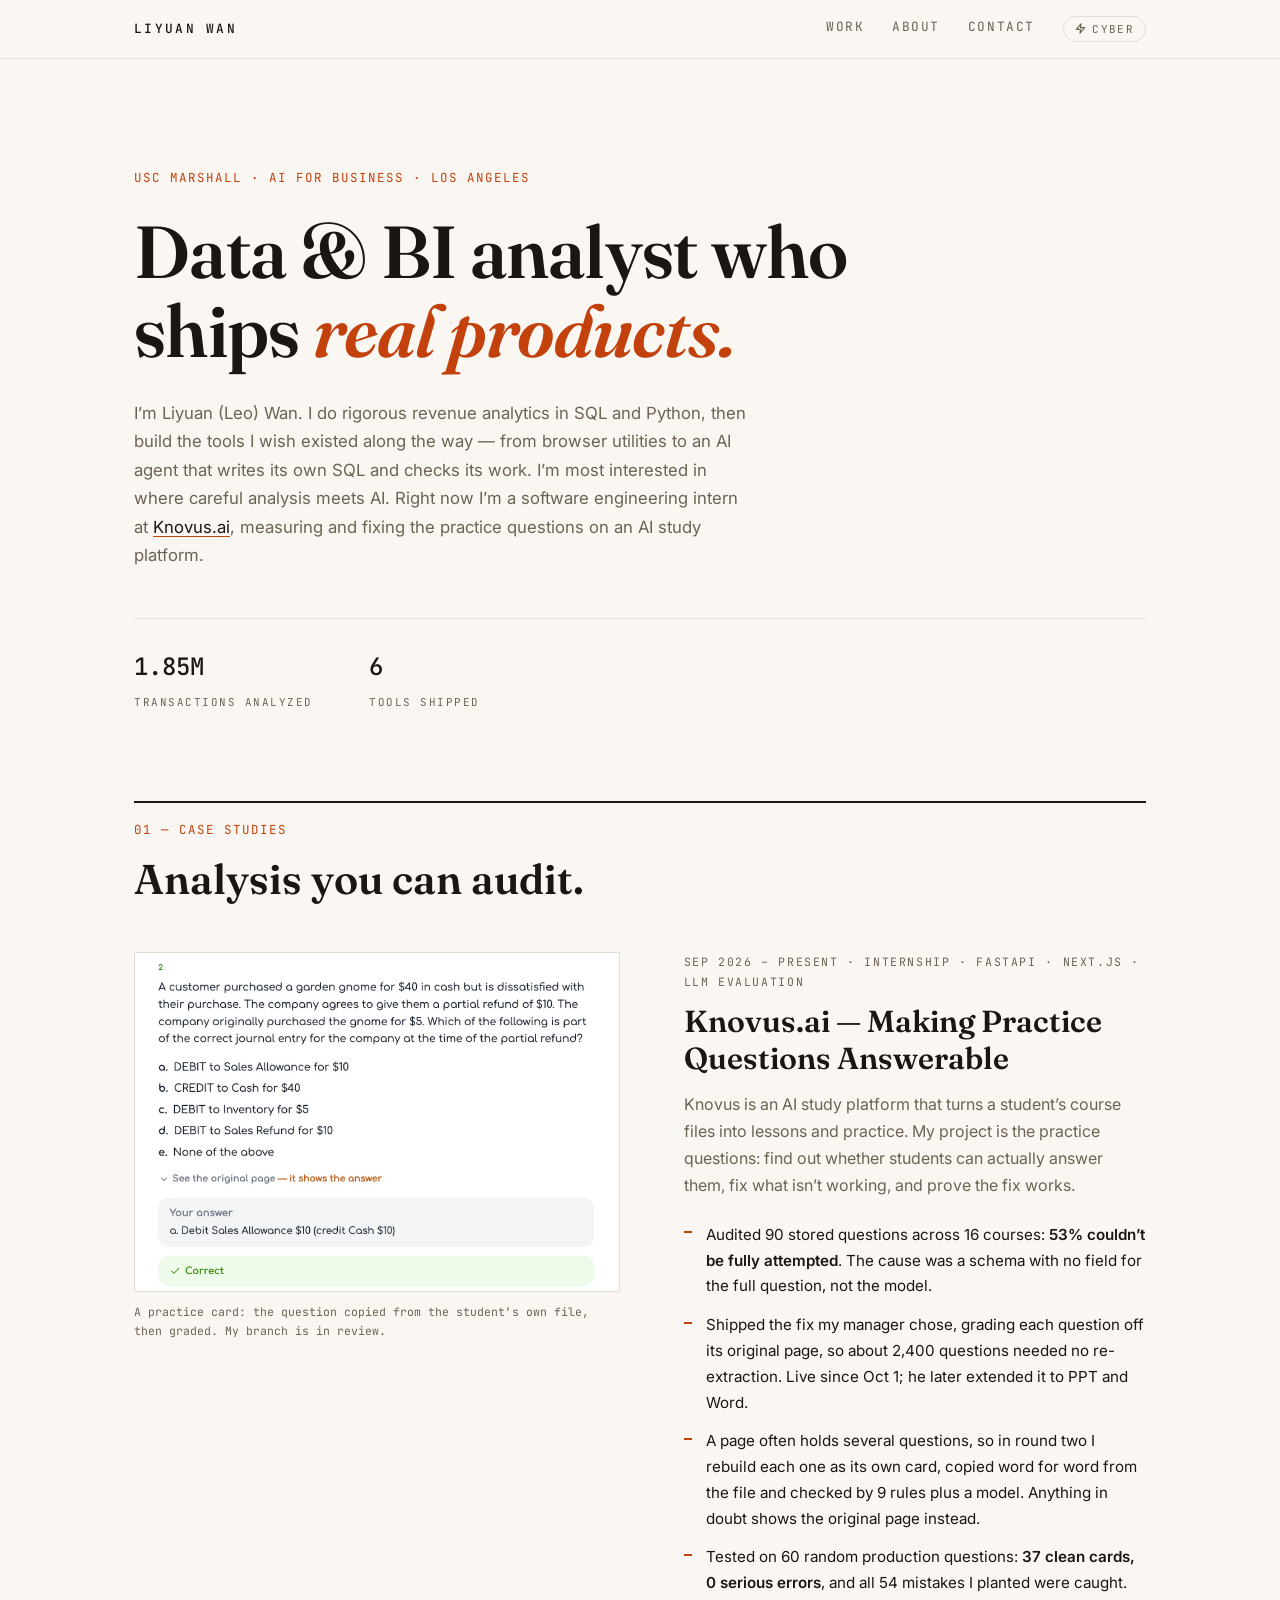
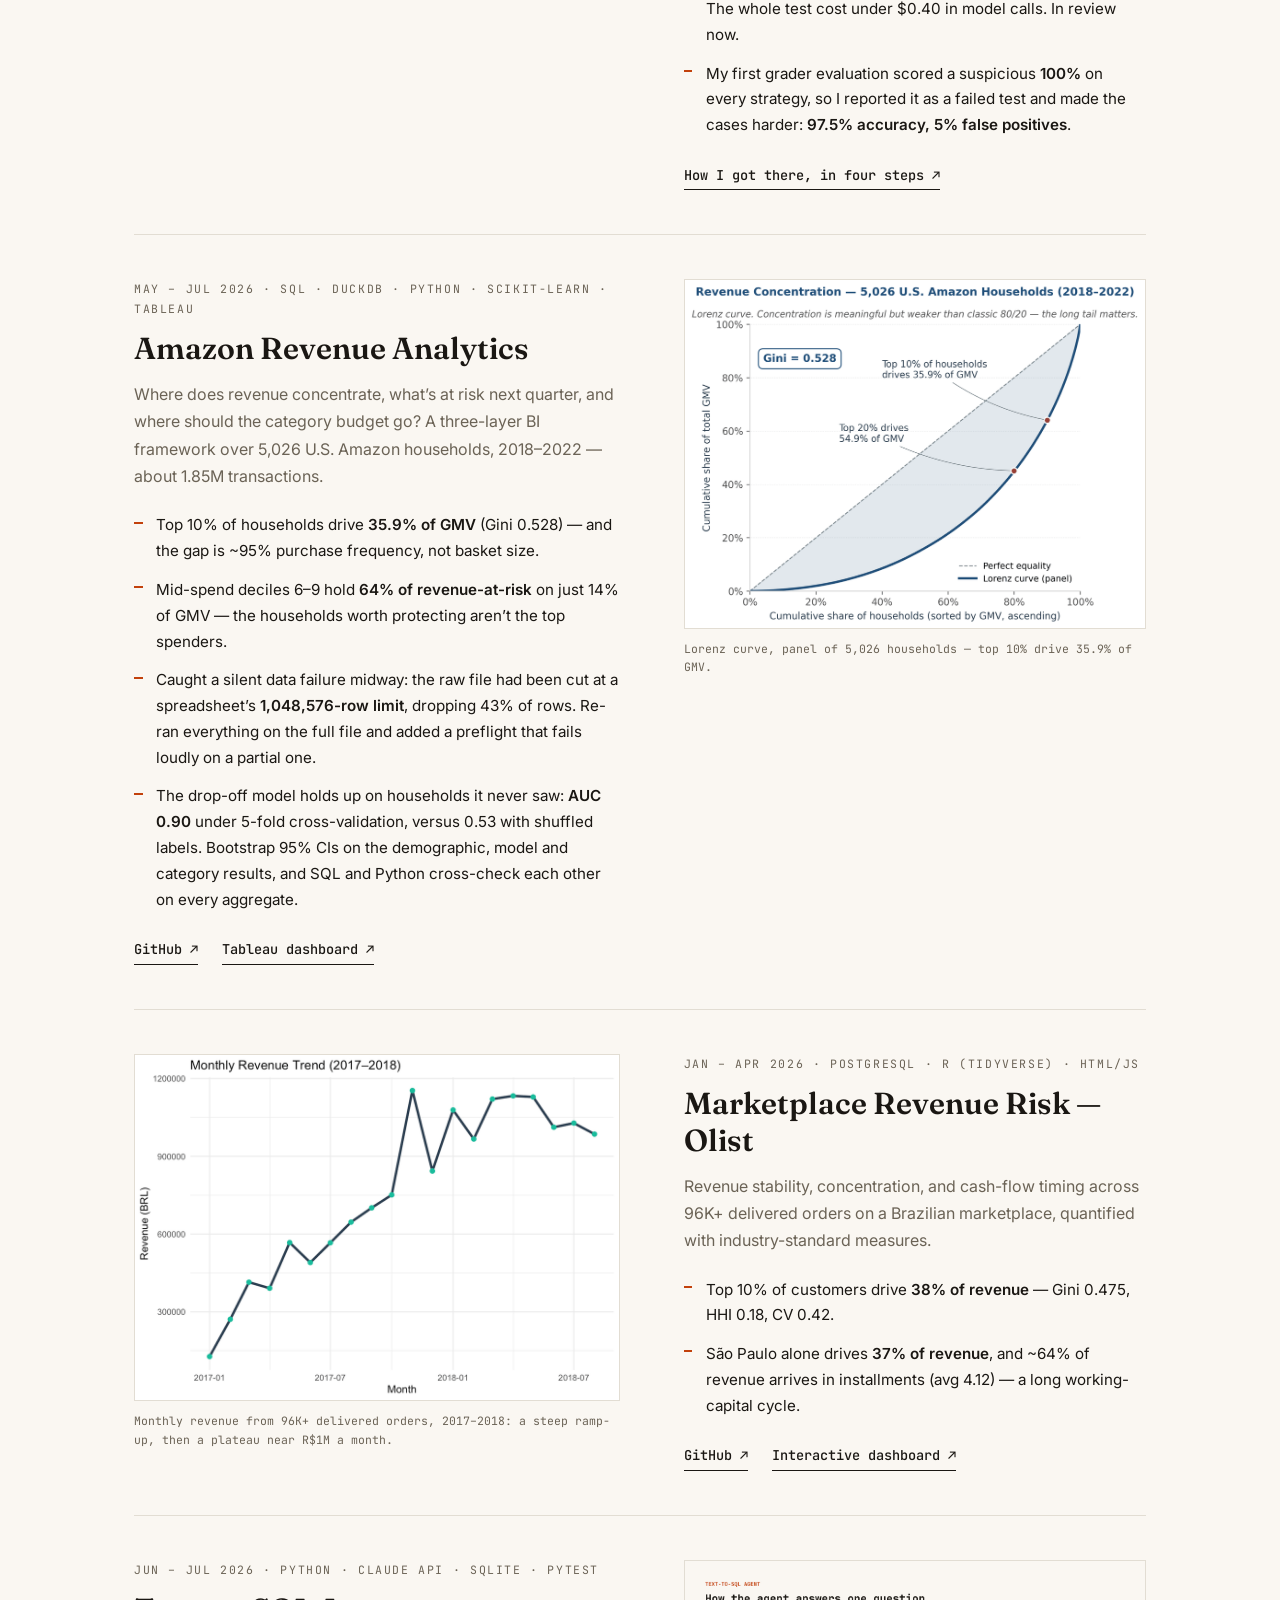
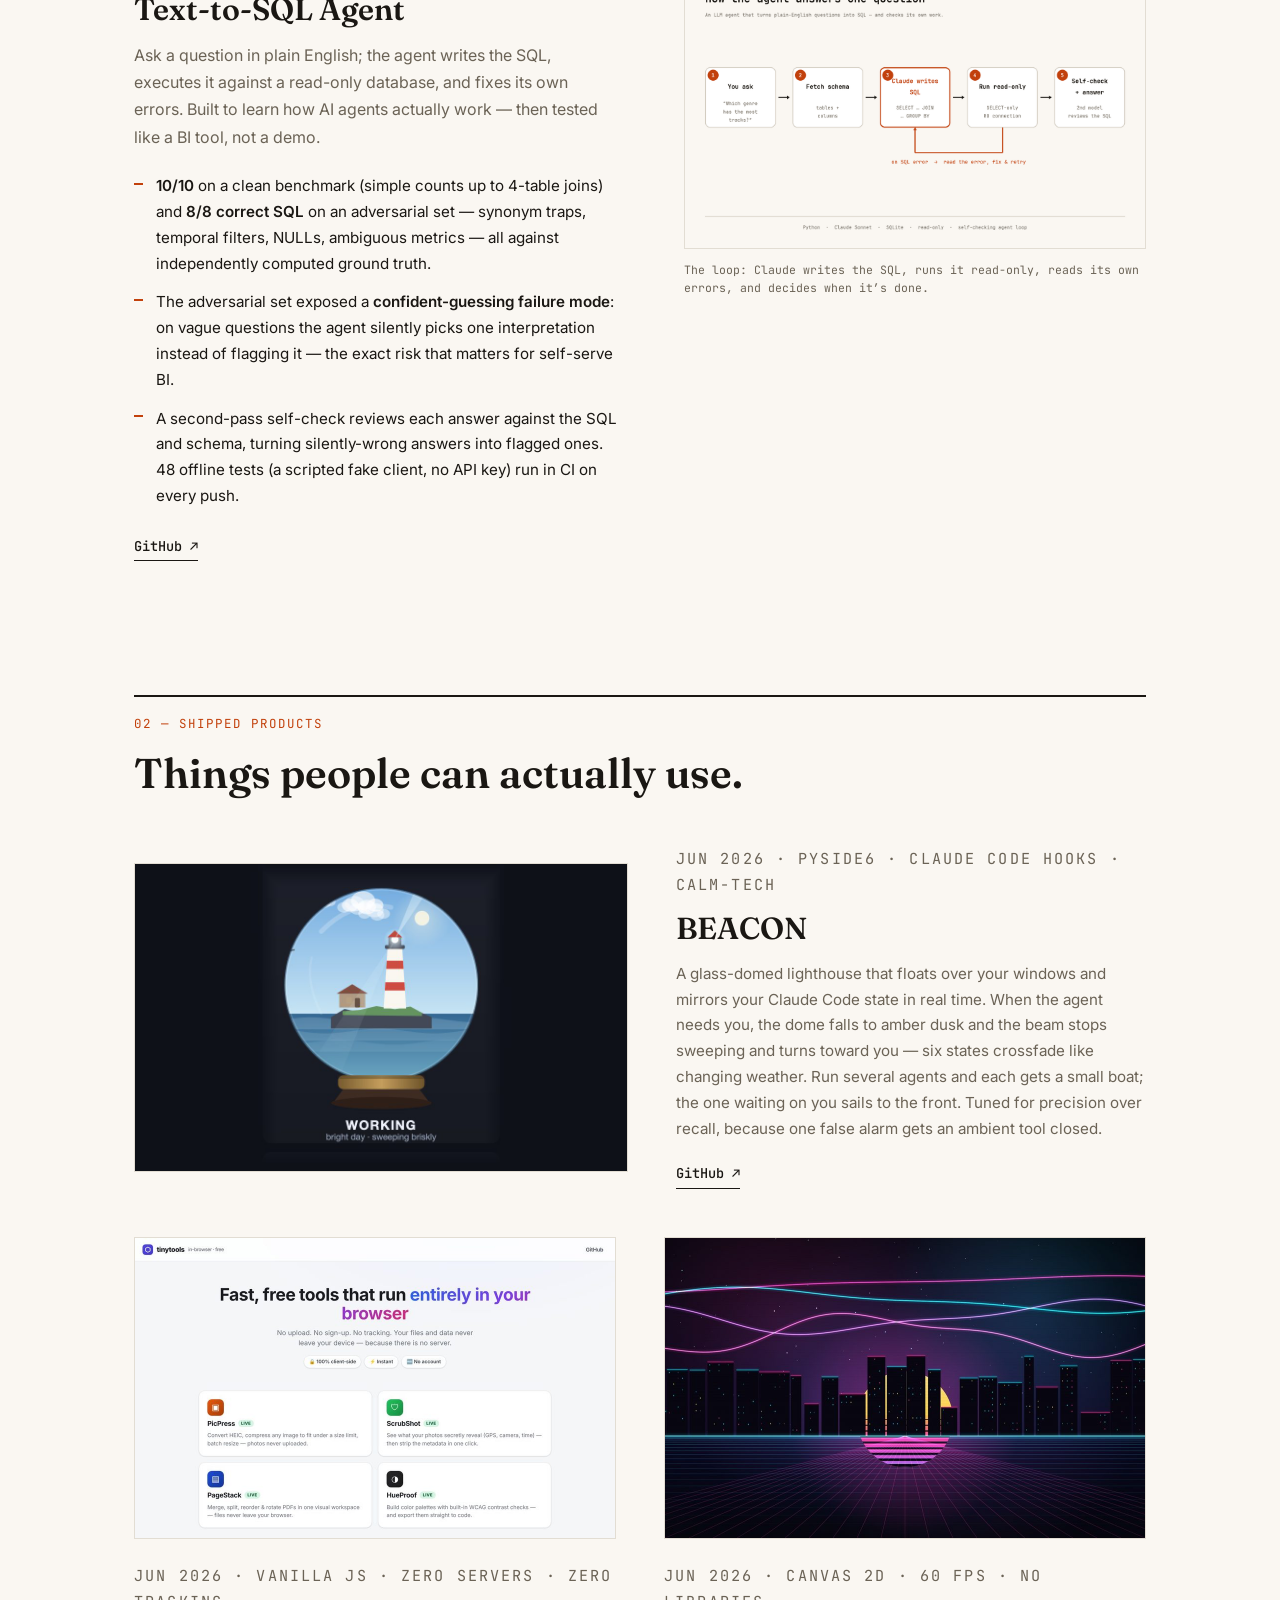
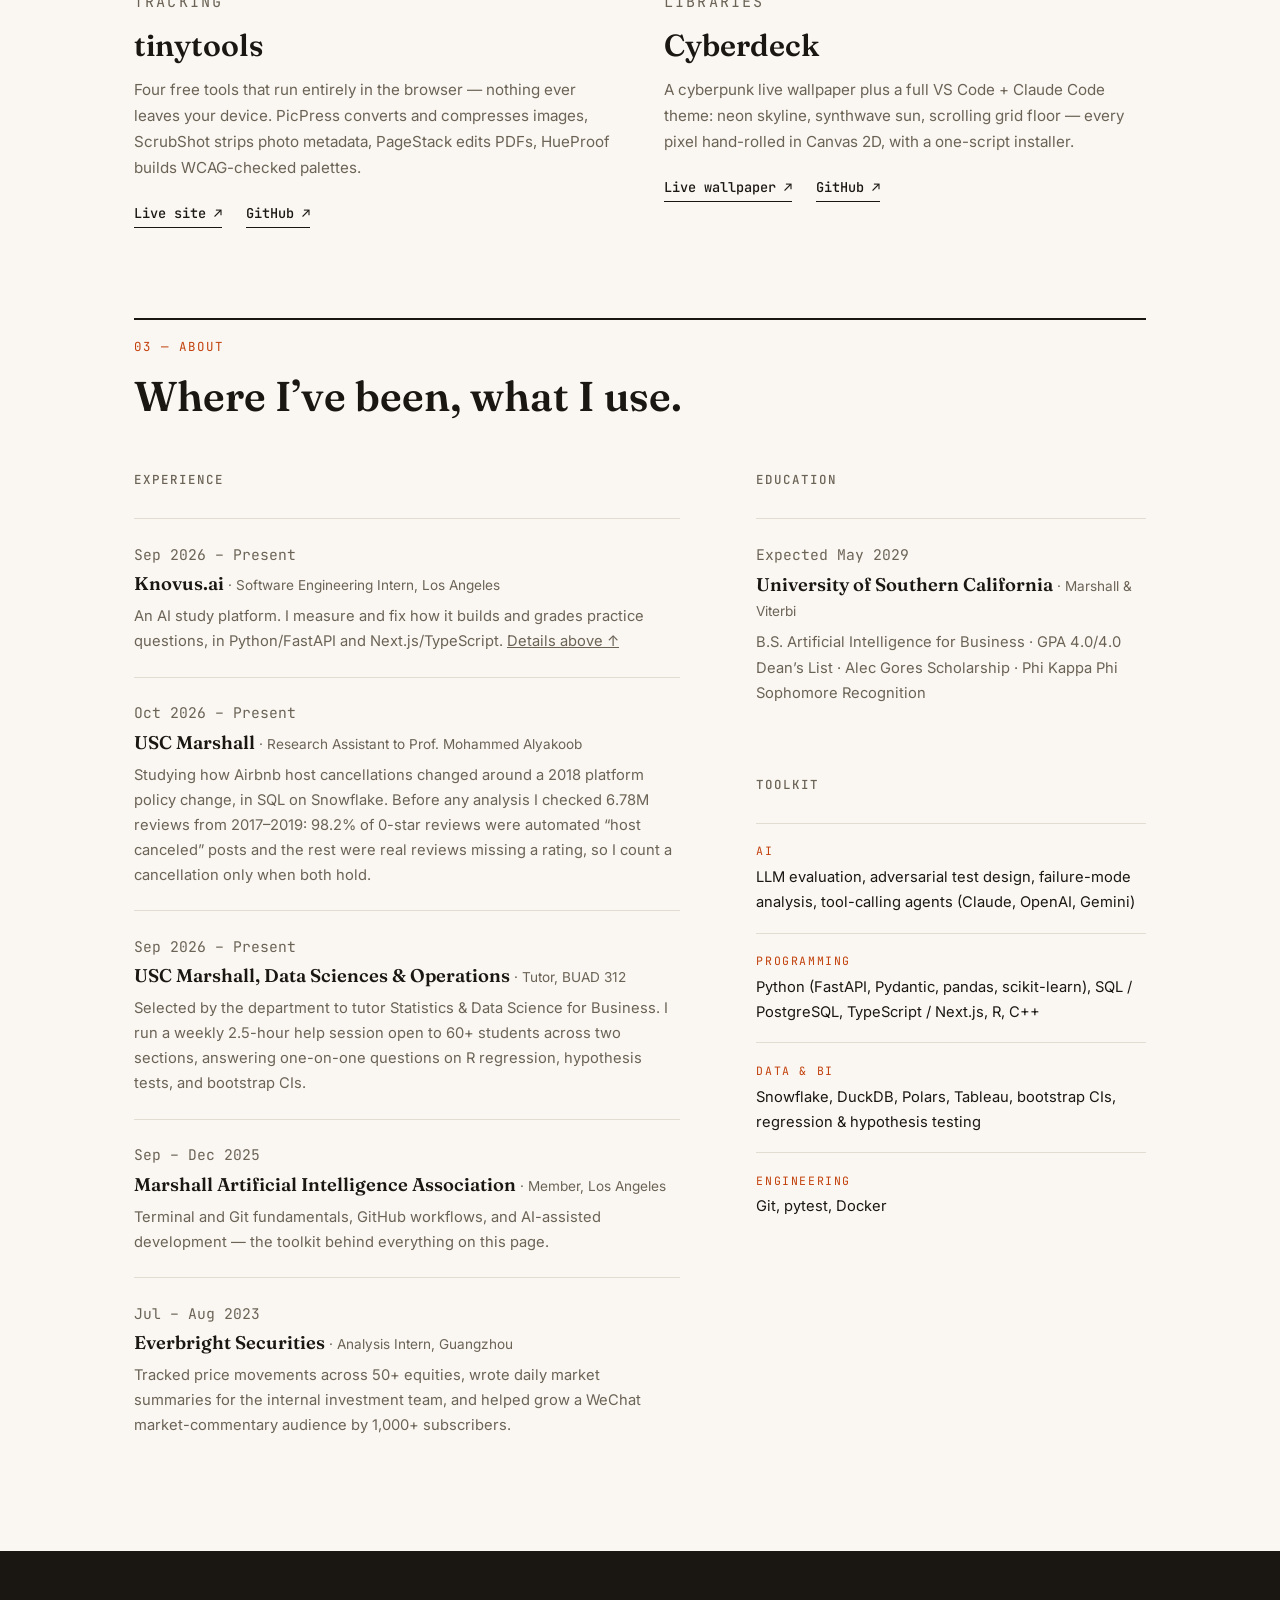
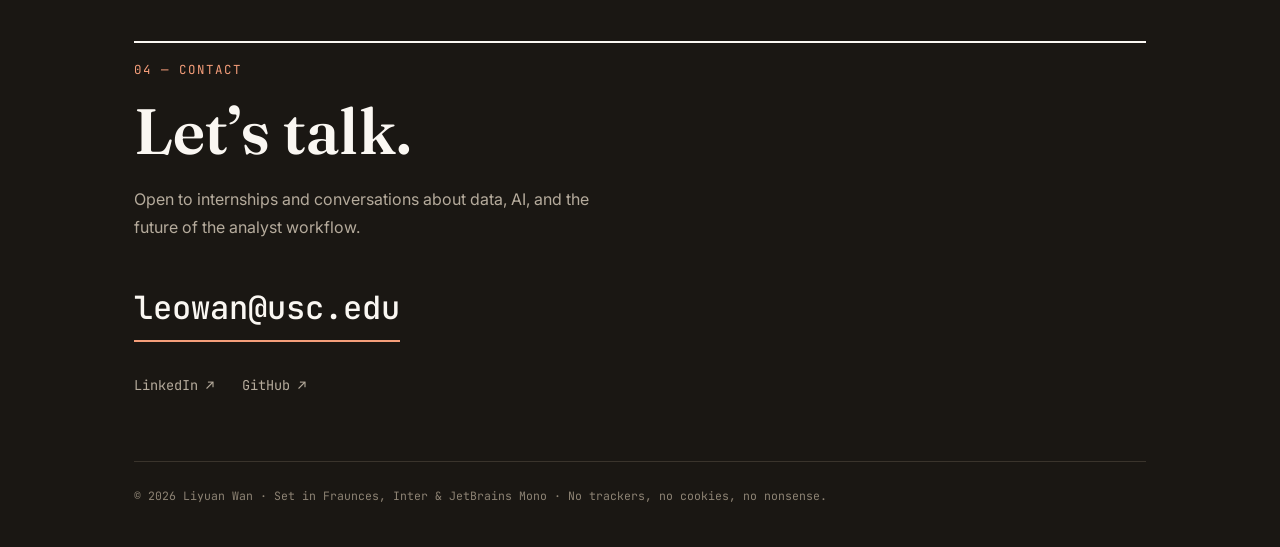
==== commit 6612bdf6: "Social preview, SEO basics, lighter images, 404 page; sync case-study figures - og:image card (1200x" ====
--- a/index.html
+++ b/index.html
@@ -10,6 +10,29 @@
     <meta property="og:description" content="Rigorous analytics in SQL and Python, careful evaluation of AI systems, and the tools I wish existed. USC Marshall &amp; Viterbi, AI for Business.">
     <meta property="og:type" content="website">
     <meta property="og:url" content="https://lilwan345.github.io/">
+    <meta property="og:site_name" content="Liyuan Wan">
+    <meta property="og:image" content="https://lilwan345.github.io/assets/img/og.png">
+    <meta property="og:image:width" content="1200">
+    <meta property="og:image:height" content="630">
+    <meta property="og:image:alt" content="Liyuan (Leo) Wan: Data &amp; BI analyst who ships real products. USC Marshall, AI for Business.">
+    <meta name="twitter:card" content="summary_large_image">
+    <meta name="theme-color" content="#faf7f2">
+    <link rel="canonical" href="https://lilwan345.github.io/">
+
+    <script type="application/ld+json">
+    {
+        "@context": "https://schema.org",
+        "@type": "Person",
+        "name": "Liyuan Wan",
+        "alternateName": "Leo Wan",
+        "url": "https://lilwan345.github.io/",
+        "email": "mailto:leowan@usc.edu",
+        "jobTitle": "Data & BI Analyst",
+        "affiliation": { "@type": "CollegeOrUniversity", "name": "University of Southern California" },
+        "knowsAbout": ["SQL", "Python", "Business intelligence", "LLM evaluation", "Revenue analytics"],
+        "sameAs": ["https://github.com/lilwan345", "https://www.linkedin.com/in/liyuan-wan-b64246381/"]
+    }
+    </script>
 
     <link rel="icon" href="data:image/svg+xml,%3Csvg xmlns='http://www.w3.org/2000/svg' viewBox='0 0 64 64'%3E%3Crect width='64' height='64' rx='8' fill='%23faf7f2'/%3E%3Ctext x='32' y='44' font-family='Georgia,serif' font-size='34' font-weight='bold' fill='%231a1713' text-anchor='middle'%3ELW%3C/text%3E%3C/svg%3E">
 
@@ -100,7 +123,9 @@
         <article class="feature flip reveal">
             <figure class="feature-media">
                 <a href="assets/img/amazon-lorenz.png" target="_blank" rel="noopener" aria-label="Open the Lorenz curve full size">
-                    <img src="assets/img/amazon-lorenz.png" alt="Lorenz curve of revenue concentration across 5,026 U.S. Amazon households, Gini 0.528"
+                    <img src="assets/img/amazon-lorenz-1000.png" srcset="assets/img/amazon-lorenz-1000.png 1000w, assets/img/amazon-lorenz.png 1994w"
+                         sizes="(min-width: 820px) 486px, 100vw"
+                         alt="Lorenz curve of revenue concentration across 5,026 U.S. Amazon households, Gini 0.528"
                          width="1994" height="1505">
                 </a>
                 <figcaption>Lorenz curve, panel of 5,026 households — top 10% drive 35.9% of GMV.</figcaption>
@@ -117,7 +142,7 @@
                     <li>Top 10% of households drive <strong>35.9% of GMV</strong> (Gini 0.528) — and the gap is ~95% purchase frequency, not basket size.</li>
                     <li>Mid-spend deciles 6–9 hold <strong>64% of revenue-at-risk</strong> on just 14% of GMV — the households worth protecting aren&rsquo;t the top spenders.</li>
                     <li>Caught a silent data failure midway: the raw file had been cut at a spreadsheet&rsquo;s <strong>1,048,576-row limit</strong>, dropping 43% of rows. Re-ran everything on the full file and added a preflight that fails loudly on a partial one.</li>
-                    <li>Bootstrap 95% CIs on the demographic, model and category results; SQL and Python cross-check each other on every aggregate.</li>
+                    <li>The drop-off model holds up on households it never saw: <strong>AUC 0.90</strong> under 5-fold cross-validation, versus 0.53 with shuffled labels. Bootstrap 95% CIs on the demographic, model and category results, and SQL and Python cross-check each other on every aggregate.</li>
                 </ul>
                 <p class="feature-links">
                     <a href="https://github.com/lilwan345/amazon-revenue-analytics" target="_blank" rel="noopener">GitHub&nbsp;↗</a>
@@ -130,17 +155,18 @@
         <article class="feature reveal">
             <figure class="feature-media">
                 <a href="assets/img/olist-monthly-revenue.png" target="_blank" rel="noopener" aria-label="Open the monthly revenue chart full size">
-                    <img src="assets/img/olist-monthly-revenue.png" alt="Monthly Olist marketplace revenue in BRL, 2017 to 2018: a steep ramp-up through 2017, then a plateau near one million per month"
+                    <img src="assets/img/olist-monthly-revenue-1000.png" srcset="assets/img/olist-monthly-revenue-1000.png 1000w, assets/img/olist-monthly-revenue.png 1344w"
+                         sizes="(min-width: 820px) 486px, 100vw" alt="Monthly Olist marketplace revenue in BRL, 2017 to 2018: a steep ramp-up through 2017, then a plateau near one million per month"
                          width="1344" height="960" loading="lazy">
                 </a>
-                <figcaption>Monthly revenue, 99K+ orders, 2017–2018: a steep ramp-up, then a plateau near R$1M a month.</figcaption>
+                <figcaption>Monthly revenue from 96K+ delivered orders, 2017–2018: a steep ramp-up, then a plateau near R$1M a month.</figcaption>
             </figure>
             <div class="feature-text">
                 <p class="kicker">Jan – Apr 2026 · PostgreSQL · R (tidyverse) · HTML/JS</p>
                 <h3>Marketplace Revenue Risk — Olist</h3>
                 <p class="standfirst">
-                    Revenue stability, concentration, and cash-flow timing across 99K+
-                    transactions on a Brazilian marketplace, quantified with
+                    Revenue stability, concentration, and cash-flow timing across 96K+
+                    delivered orders on a Brazilian marketplace, quantified with
                     industry-standard measures.
                 </p>
                 <ul class="findings">
@@ -158,13 +184,14 @@
         <article class="feature flip reveal">
             <figure class="feature-media">
                 <a href="assets/img/text-to-sql-workflow.png" target="_blank" rel="noopener" aria-label="Open the agent-loop diagram full size">
-                    <img src="assets/img/text-to-sql-workflow.png" alt="Five-step diagram of the Text-to-SQL agent: you ask, fetch schema, Claude writes SQL, run read-only (on a SQL error, read it and retry), then a self-check before answering"
+                    <img src="assets/img/text-to-sql-workflow-1280.png" srcset="assets/img/text-to-sql-workflow-1280.png 1280w, assets/img/text-to-sql-workflow.png 2560w"
+                         sizes="(min-width: 820px) 486px, 100vw" alt="Five-step diagram of the Text-to-SQL agent: you ask, fetch schema, Claude writes SQL, run read-only (on a SQL error, read it and retry), then a self-check before answering"
                          width="2560" height="1600" loading="lazy">
                 </a>
                 <figcaption>The loop: Claude writes the SQL, runs it read-only, reads its own errors, and decides when it&rsquo;s done.</figcaption>
             </figure>
             <div class="feature-text">
-                <p class="kicker">Jun – Jul 2026 · Python · Claude API · SQLite</p>
+                <p class="kicker">Jun – Jul 2026 · Python · Claude API · SQLite · pytest</p>
                 <h3>Text-to-SQL Agent</h3>
                 <p class="standfirst">
                     Ask a question in plain English; the agent writes the SQL, executes it against a
@@ -174,7 +201,7 @@
                 <ul class="findings">
                     <li><strong>10/10</strong> on a clean benchmark (simple counts up to 4-table joins) and <strong>8/8 correct SQL</strong> on an adversarial set — synonym traps, temporal filters, NULLs, ambiguous metrics — all against independently computed ground truth.</li>
                     <li>The adversarial set exposed a <strong>confident-guessing failure mode</strong>: on vague questions the agent silently picks one interpretation instead of flagging it — the exact risk that matters for self-serve BI.</li>
-                    <li>A second-pass self-check reviews each answer against the SQL and schema, turning silently-wrong answers into flagged ones.</li>
+                    <li>A second-pass self-check reviews each answer against the SQL and schema, turning silently-wrong answers into flagged ones. 48 offline tests (a scripted fake client, no API key) run in CI on every push.</li>
                 </ul>
                 <p class="feature-links">
                     <a href="https://github.com/lilwan345/text-to-sql-agent" target="_blank" rel="noopener">GitHub&nbsp;↗</a>
@@ -216,7 +243,8 @@
 
             <article class="product reveal">
                 <a class="product-media" href="https://lilwan345.github.io/tinytools/" target="_blank" rel="noopener" aria-label="Open tinytools live site">
-                    <img src="assets/img/tinytools.jpg" alt="tinytools homepage — fast, free tools that run entirely in your browser"
+                    <img src="assets/img/tinytools-960.jpg" srcset="assets/img/tinytools-960.jpg 960w, assets/img/tinytools.jpg 1280w"
+                         sizes="(min-width: 820px) 482px, 100vw" alt="tinytools homepage — fast, free tools that run entirely in your browser"
                          width="1280" height="800" loading="lazy">
                 </a>
                 <div class="product-text">
@@ -237,7 +265,8 @@
             <article class="product reveal">
                 <a class="product-media" id="cyberdeck-media" href="https://lilwan345.github.io/claude-code-cyberpunk/wallpaper/" target="_blank" rel="noopener" aria-label="Open Cyberdeck live wallpaper"
                    data-live="https://lilwan345.github.io/claude-code-cyberpunk/wallpaper/">
-                    <img src="assets/img/cyberdeck.jpg" alt="Cyberdeck — neon cyberpunk skyline with synthwave sun, rendered live in Canvas 2D"
+                    <img src="assets/img/cyberdeck-960.jpg" srcset="assets/img/cyberdeck-960.jpg 960w, assets/img/cyberdeck.jpg 1280w"
+                         sizes="(min-width: 820px) 482px, 100vw" alt="Cyberdeck — neon cyberpunk skyline with synthwave sun, rendered live in Canvas 2D"
                          width="1280" height="800" loading="lazy">
                 </a>
                 <div class="product-text">
--- a/assets/style.css
+++ b/assets/style.css
@@ -58,7 +58,7 @@
 [data-theme="cyber"] .big-email:hover { color: #00eaff; }
 [data-theme="cyber"] .colophon-links a { color: #8b93b8; }
 [data-theme="cyber"] .colophon-links a:hover { color: #00eaff; }
-[data-theme="cyber"] .fine-print { border-top-color: rgba(0, 234, 255, .15); color: #6a7194; }
+[data-theme="cyber"] .fine-print { border-top-color: rgba(0, 234, 255, .15); color: #7880a4; }
 
 *, *::before, *::after { box-sizing: border-box; margin: 0; padding: 0; }
 
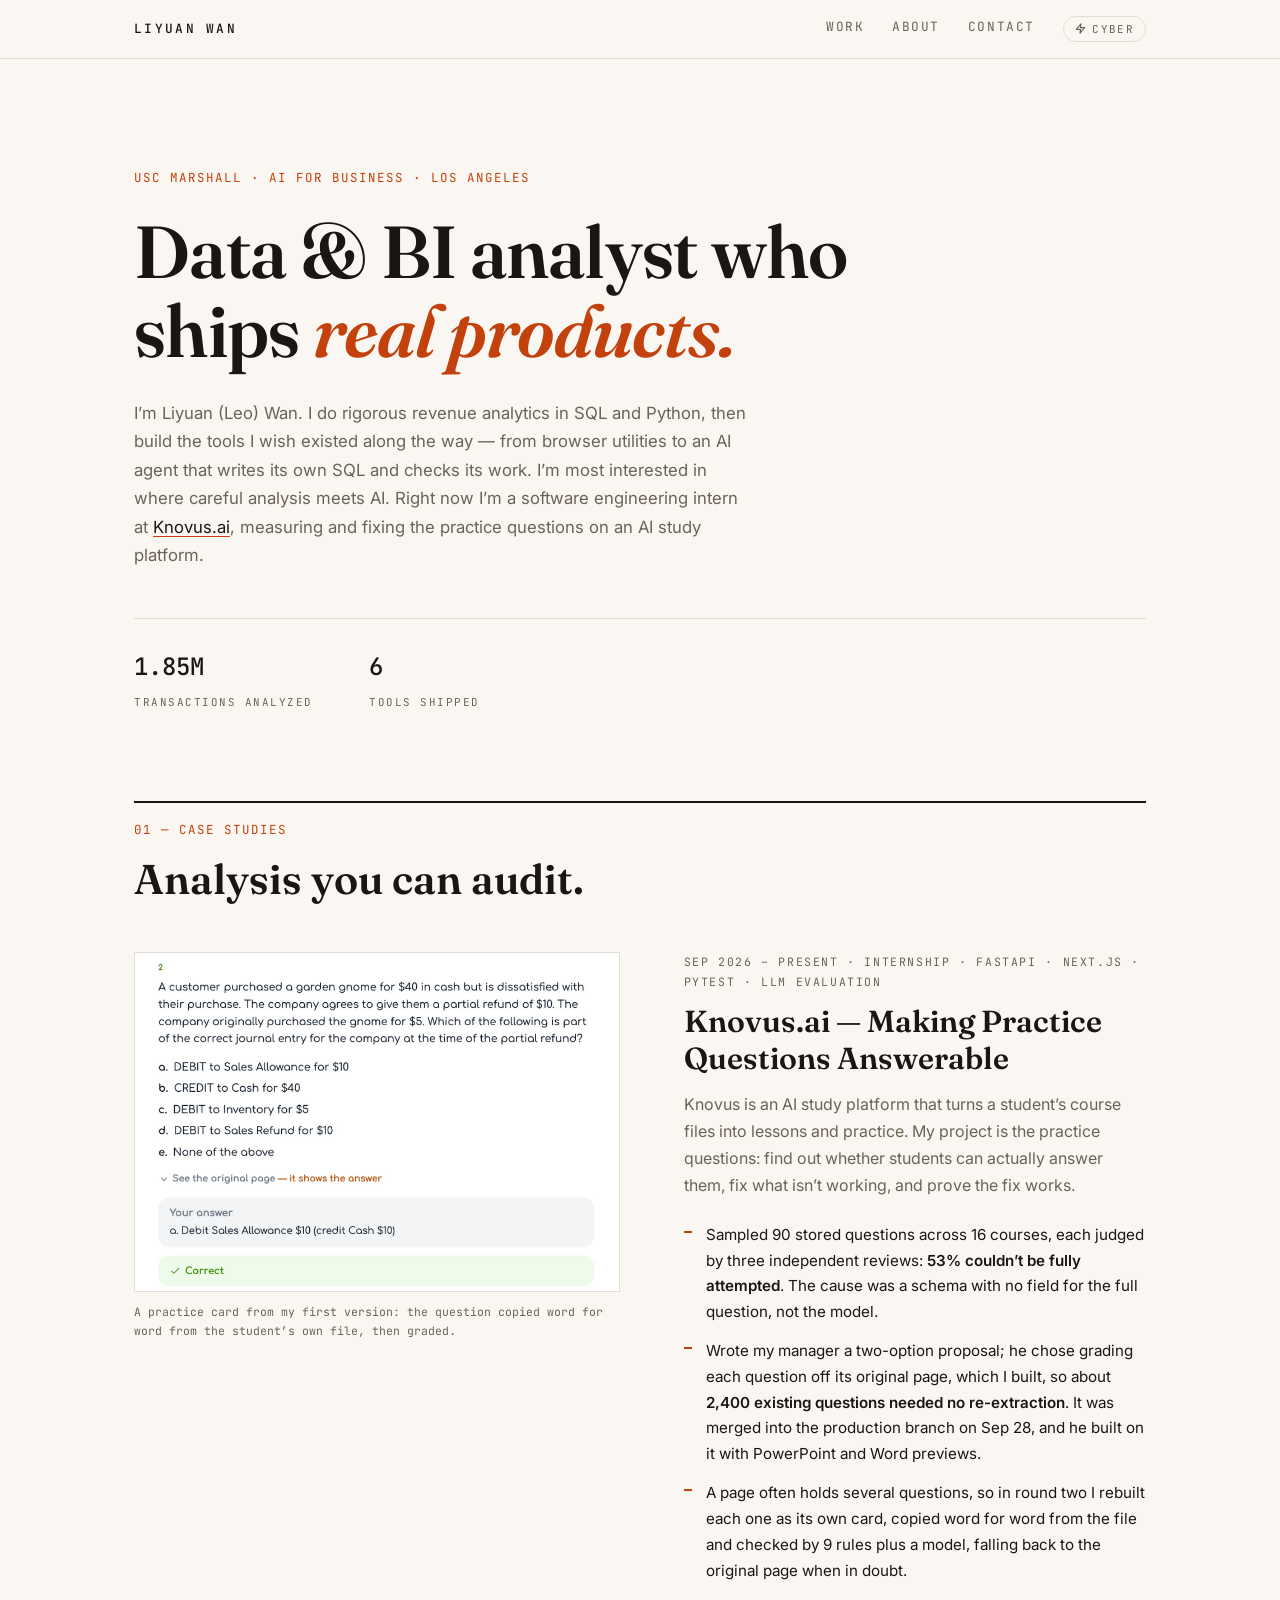
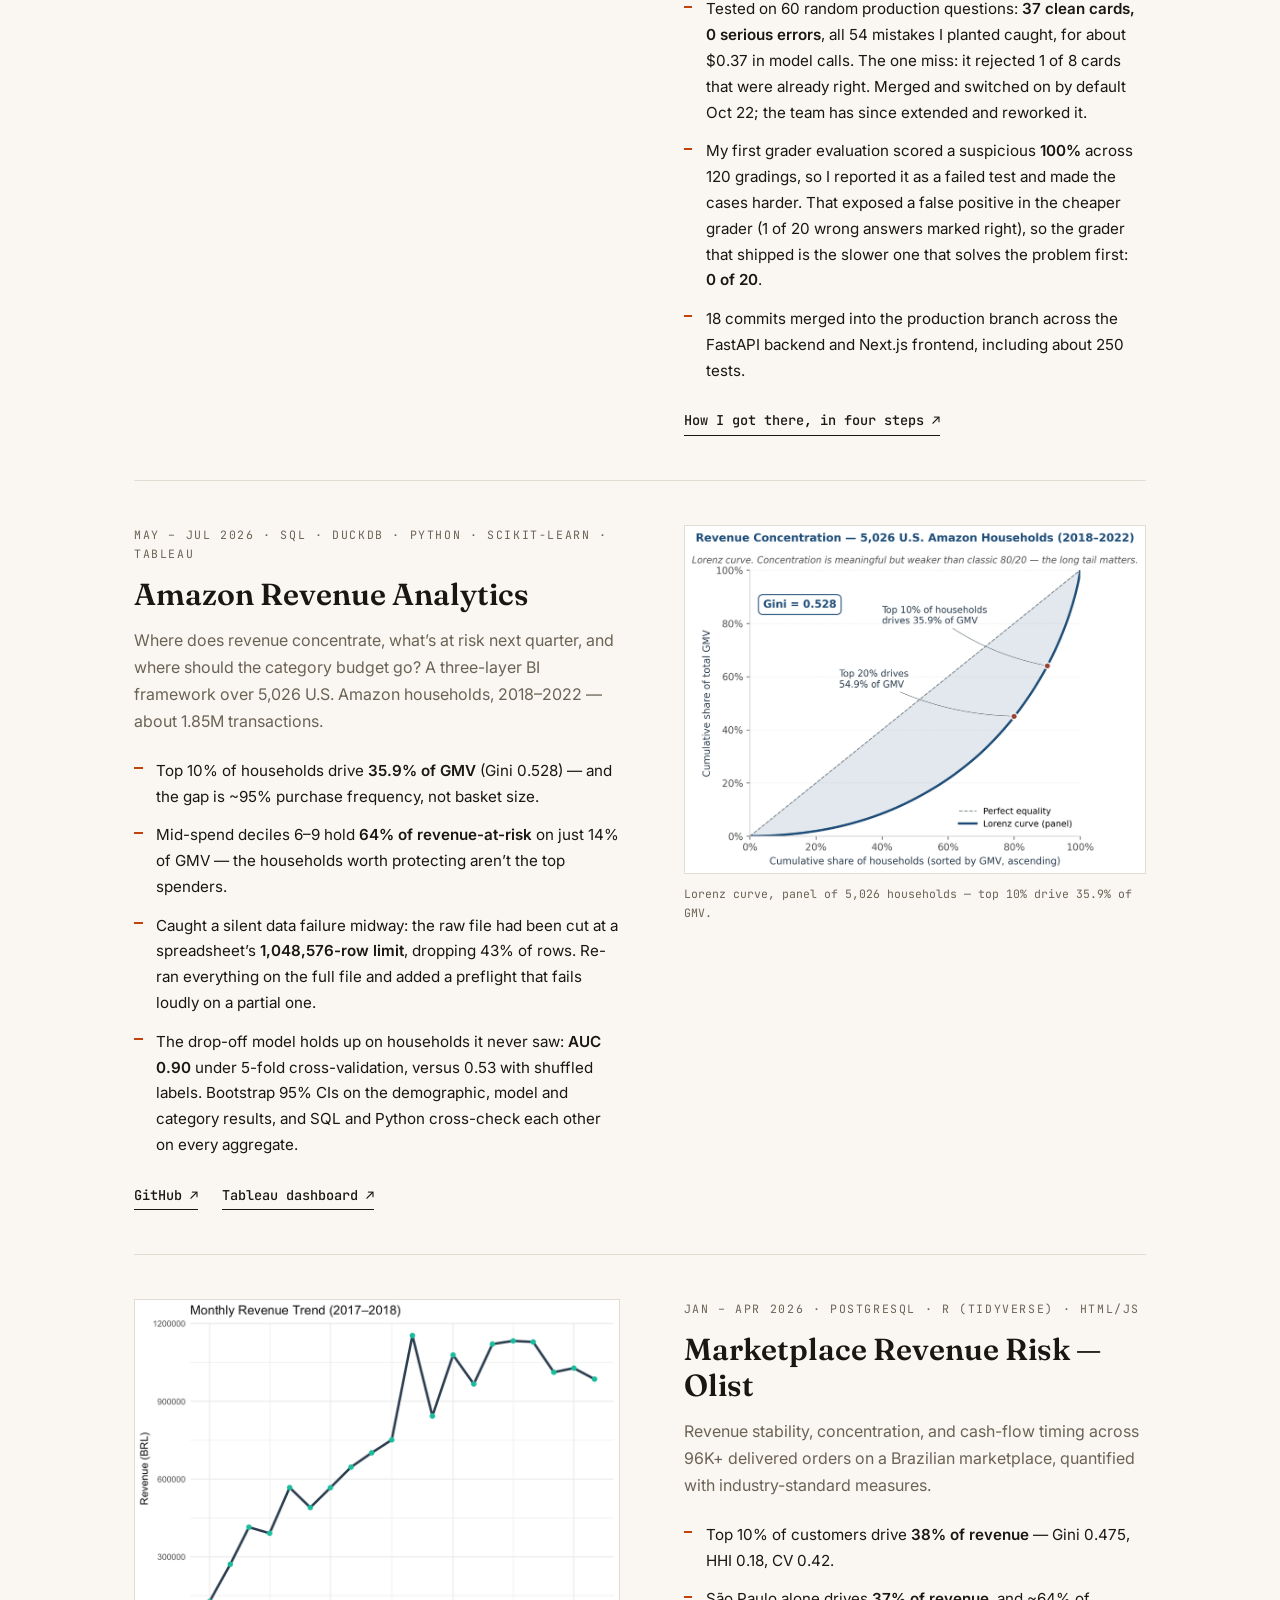
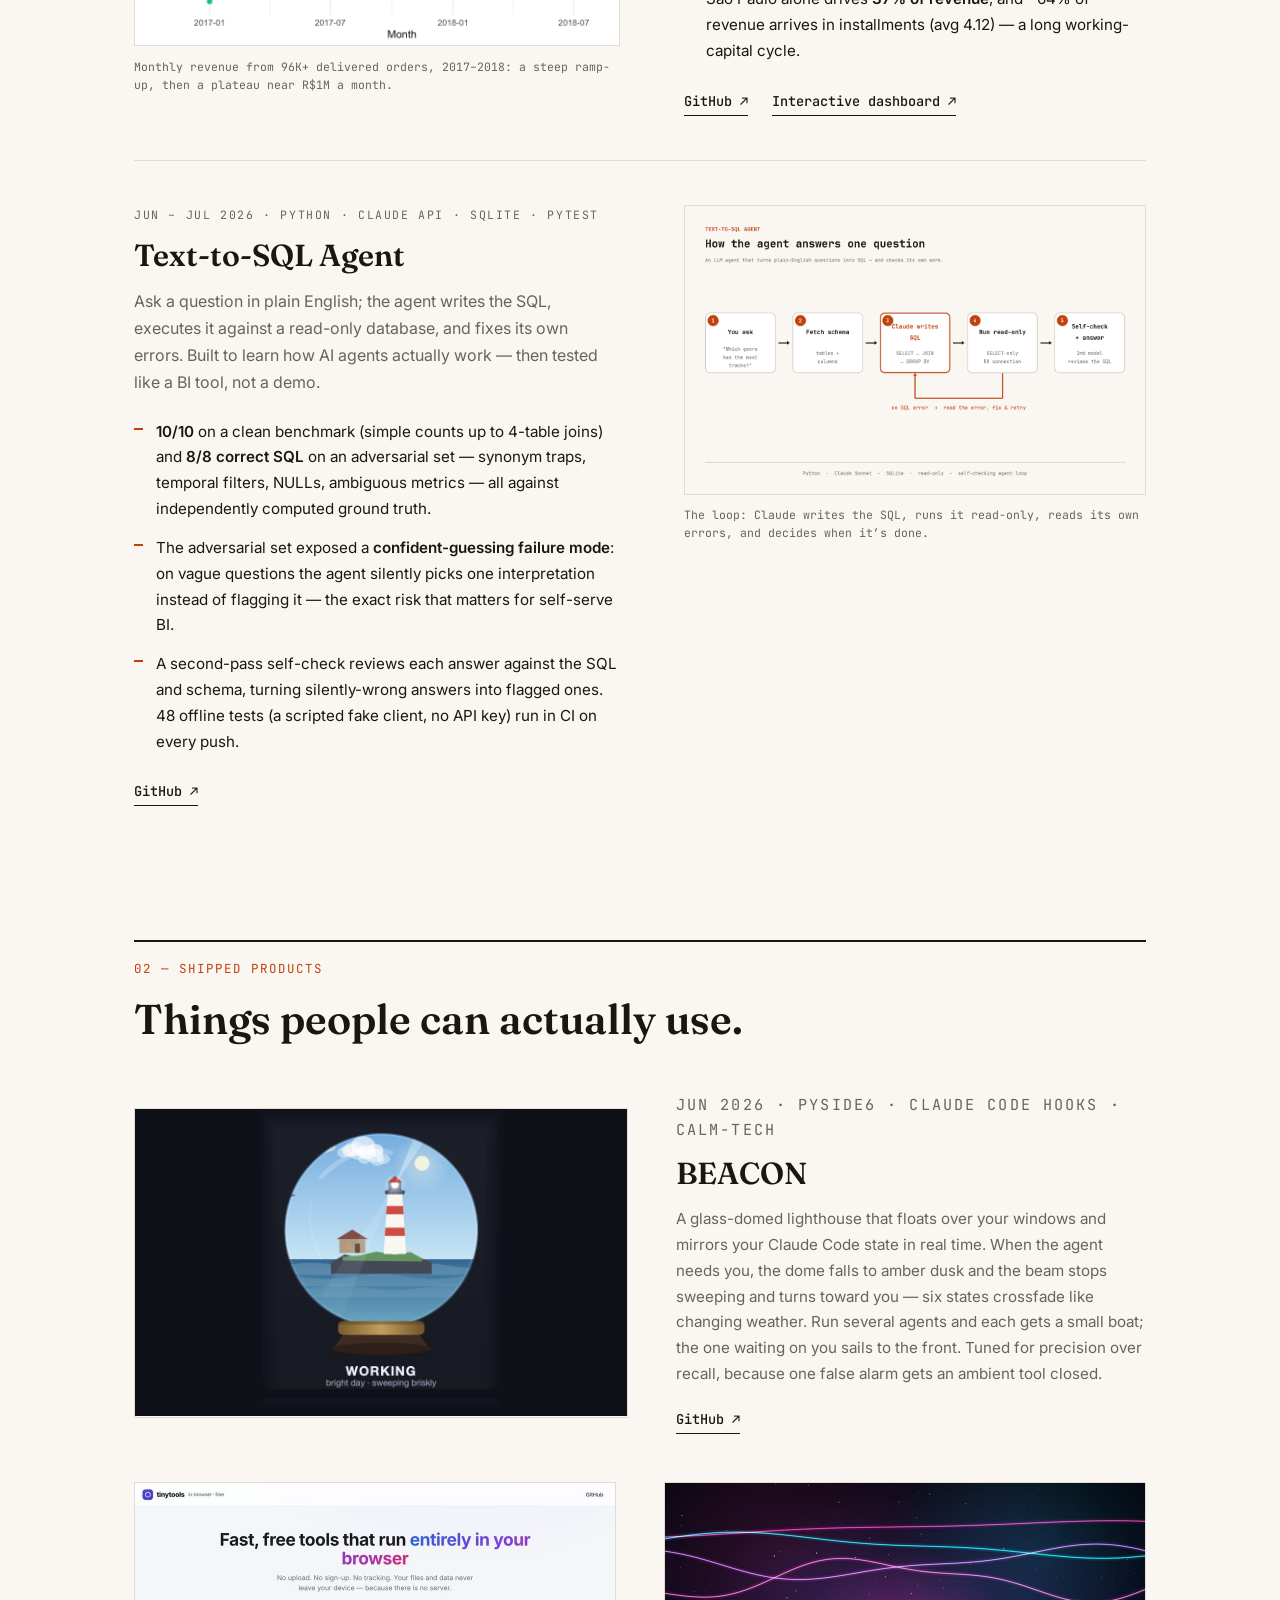
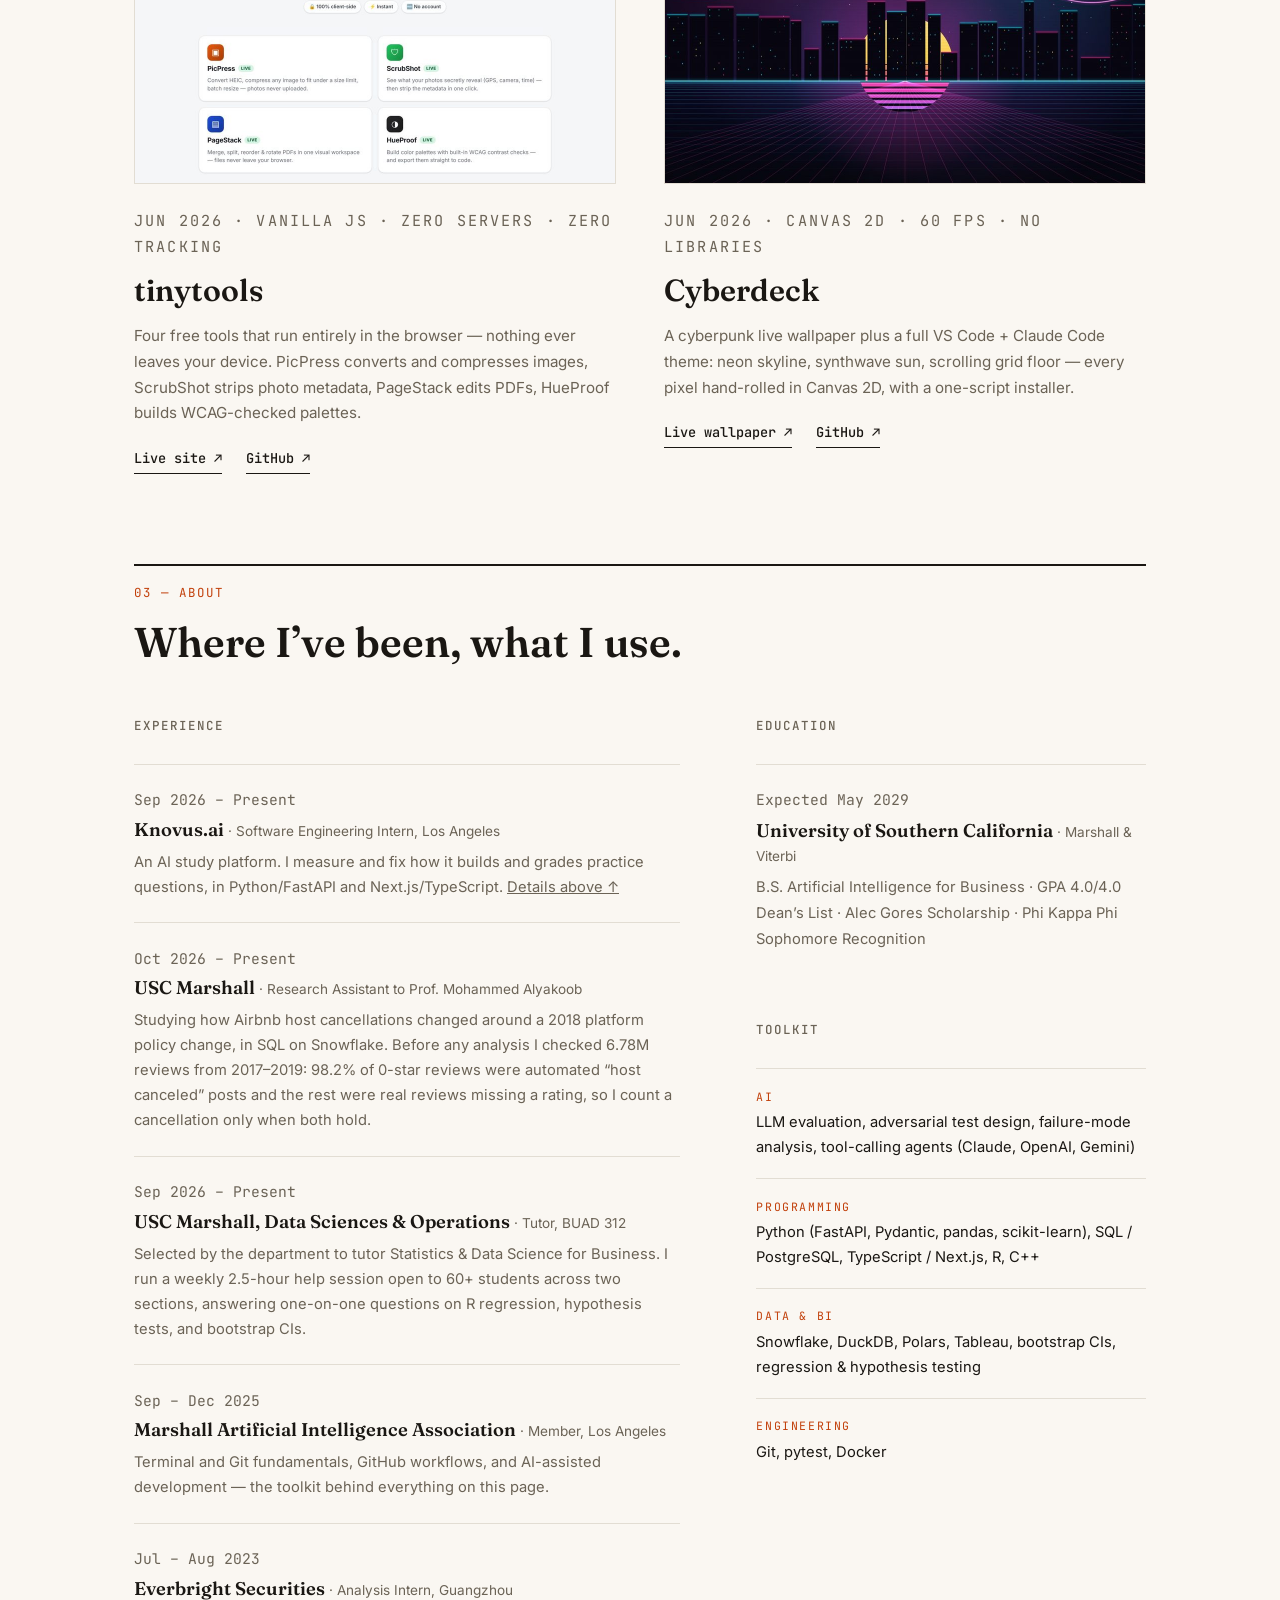
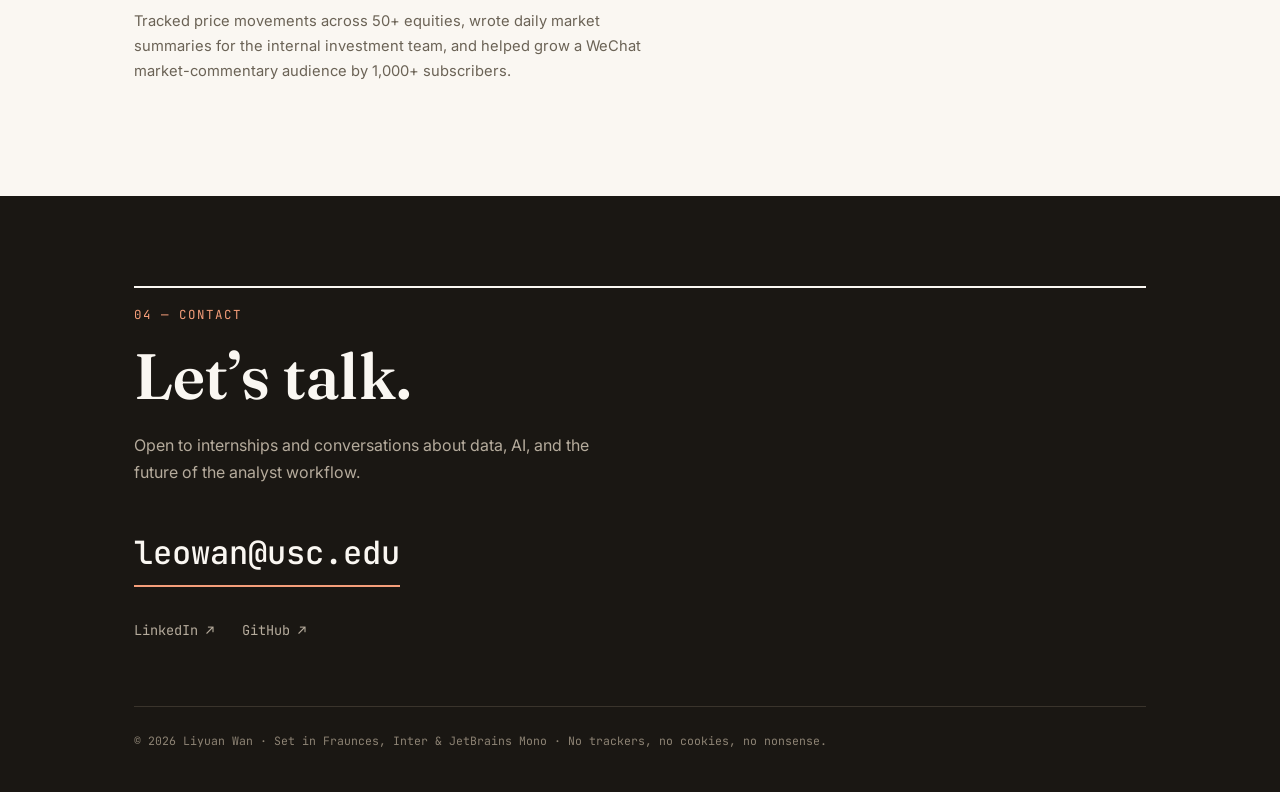
==== commit a0713b86: "Knovus case study: match what's in the repos - The page-based grading was merged into the production" ====
--- a/index.html
+++ b/index.html
@@ -96,10 +96,10 @@
                     <img src="assets/img/knovus-card.jpg" alt="A Knovus practice card: an accounting multiple-choice question about a partial refund, copied word for word from the course file, with the student's answer marked correct and a worked explanation below"
                          width="864" height="604">
                 </a>
-                <figcaption>A practice card: the question copied from the student&rsquo;s own file, then graded. My branch is in review.</figcaption>
+                <figcaption>A practice card from my first version: the question copied word for word from the student&rsquo;s own file, then graded.</figcaption>
             </figure>
             <div class="feature-text">
-                <p class="kicker">Sep 2026 – Present · Internship · FastAPI · Next.js · LLM evaluation</p>
+                <p class="kicker">Sep 2026 – Present · Internship · FastAPI · Next.js · pytest · LLM evaluation</p>
                 <h3>Knovus.ai — Making Practice Questions Answerable</h3>
                 <p class="standfirst">
                     Knovus is an AI study platform that turns a student&rsquo;s course files into lessons
@@ -107,11 +107,12 @@
                     actually answer them, fix what isn&rsquo;t working, and prove the fix works.
                 </p>
                 <ul class="findings">
-                    <li>Audited 90 stored questions across 16 courses: <strong>53% couldn&rsquo;t be fully attempted</strong>. The cause was a schema with no field for the full question, not the model.</li>
-                    <li>Shipped the fix my manager chose, grading each question off its original page, so about 2,400 questions needed no re-extraction. Live since Oct 1; he later extended it to PPT and Word.</li>
-                    <li>A page often holds several questions, so in round two I rebuild each one as its own card, copied word for word from the file and checked by 9 rules plus a model. Anything in doubt shows the original page instead.</li>
-                    <li>Tested on 60 random production questions: <strong>37 clean cards, 0 serious errors</strong>, and all 54 mistakes I planted were caught. The whole test cost under $0.40 in model calls. In review now.</li>
-                    <li>My first grader evaluation scored a suspicious <strong>100%</strong> on every strategy, so I reported it as a failed test and made the cases harder: <strong>97.5% accuracy, 5% false positives</strong>.</li>
+                    <li>Sampled 90 stored questions across 16 courses, each judged by three independent reviews: <strong>53% couldn&rsquo;t be fully attempted</strong>. The cause was a schema with no field for the full question, not the model.</li>
+                    <li>Wrote my manager a two-option proposal; he chose grading each question off its original page, which I built, so about <strong>2,400 existing questions needed no re-extraction</strong>. It was merged into the production branch on Sep 28, and he built on it with PowerPoint and Word previews.</li>
+                    <li>A page often holds several questions, so in round two I rebuilt each one as its own card, copied word for word from the file and checked by 9 rules plus a model, falling back to the original page when in doubt.</li>
+                    <li>Tested on 60 random production questions: <strong>37 clean cards, 0 serious errors</strong>, all 54 mistakes I planted caught, for about $0.37 in model calls. The one miss: it rejected 1 of 8 cards that were already right. Merged and switched on by default Oct 22; the team has since extended and reworked it.</li>
+                    <li>My first grader evaluation scored a suspicious <strong>100%</strong> across 120 gradings, so I reported it as a failed test and made the cases harder. That exposed a false positive in the cheaper grader (1 of 20 wrong answers marked right), so the grader that shipped is the slower one that solves the problem first: <strong>0&nbsp;of&nbsp;20</strong>.</li>
+                    <li>18 commits merged into the production branch across the FastAPI backend and Next.js frontend, including about 250 tests.</li>
                 </ul>
                 <p class="feature-links">
                     <a href="assets/img/knovus-cards.svg" target="_blank" rel="noopener">How I got there, in four steps&nbsp;↗</a>
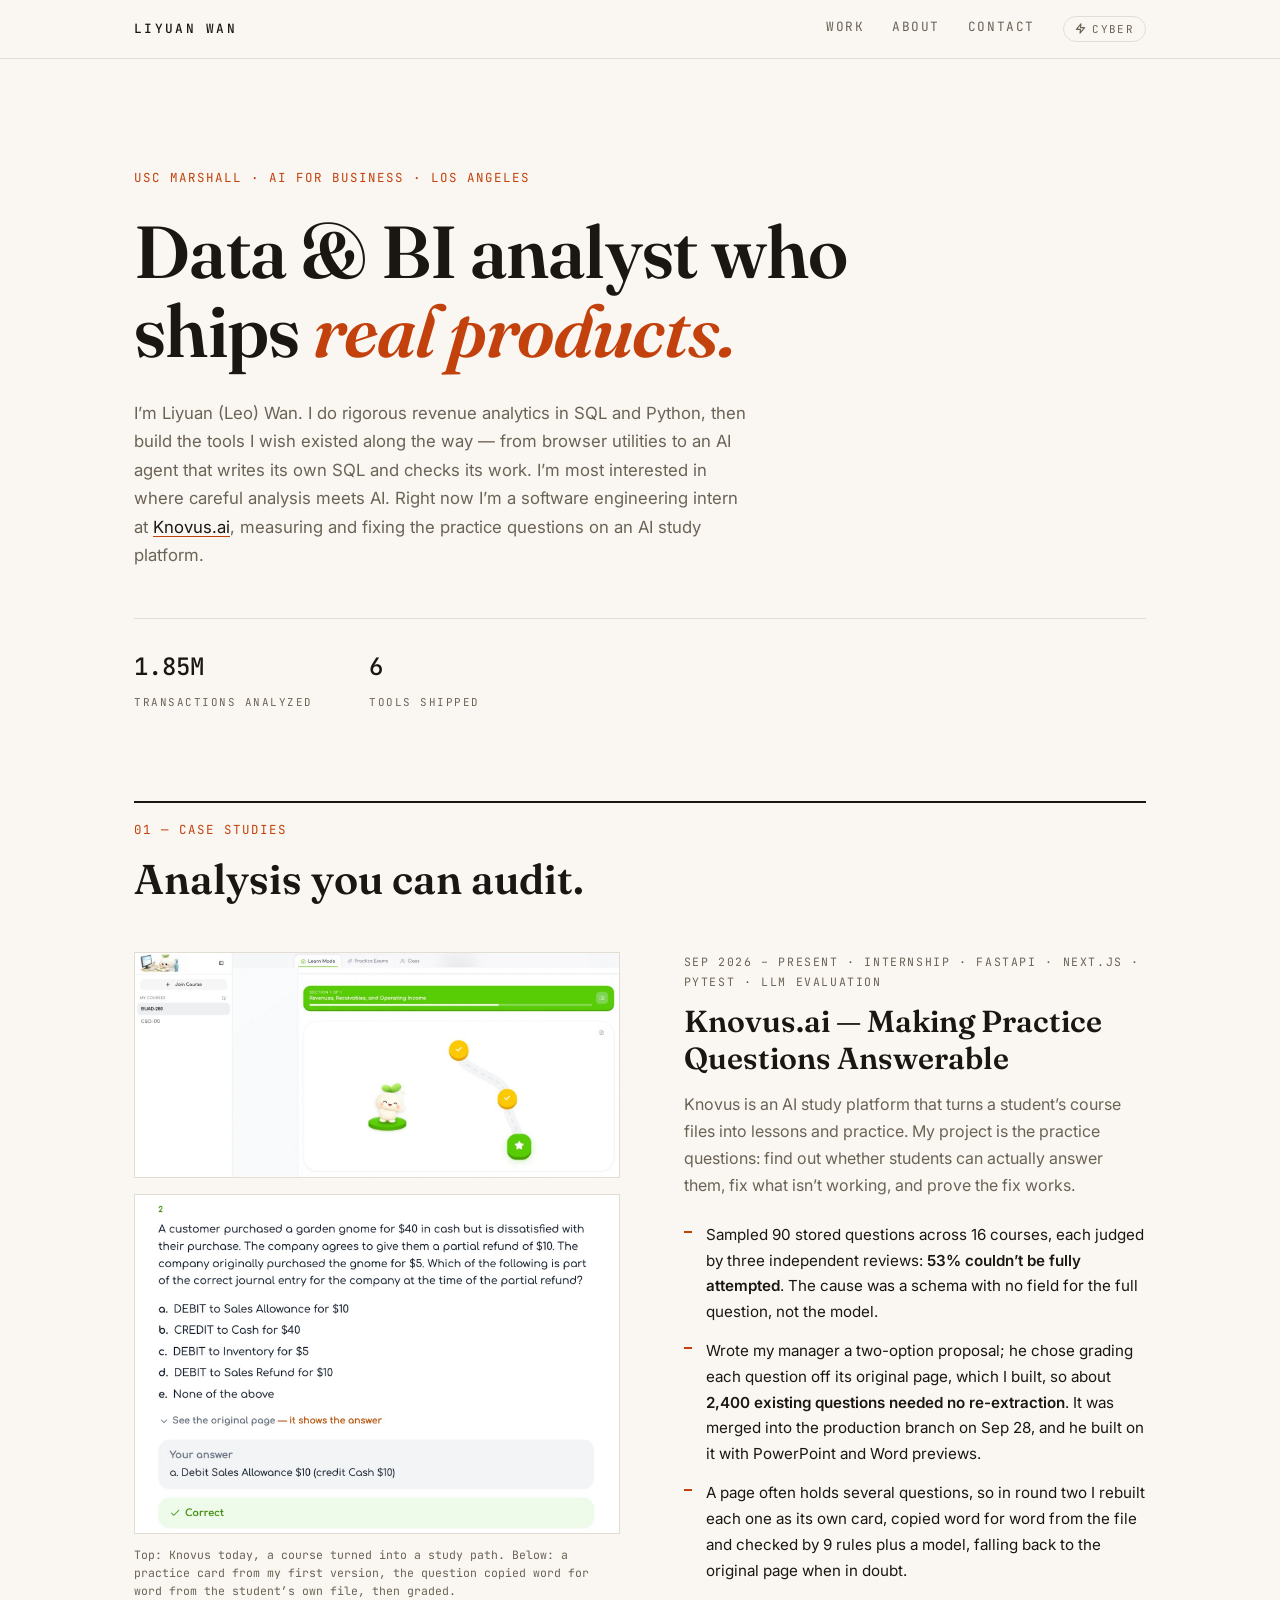
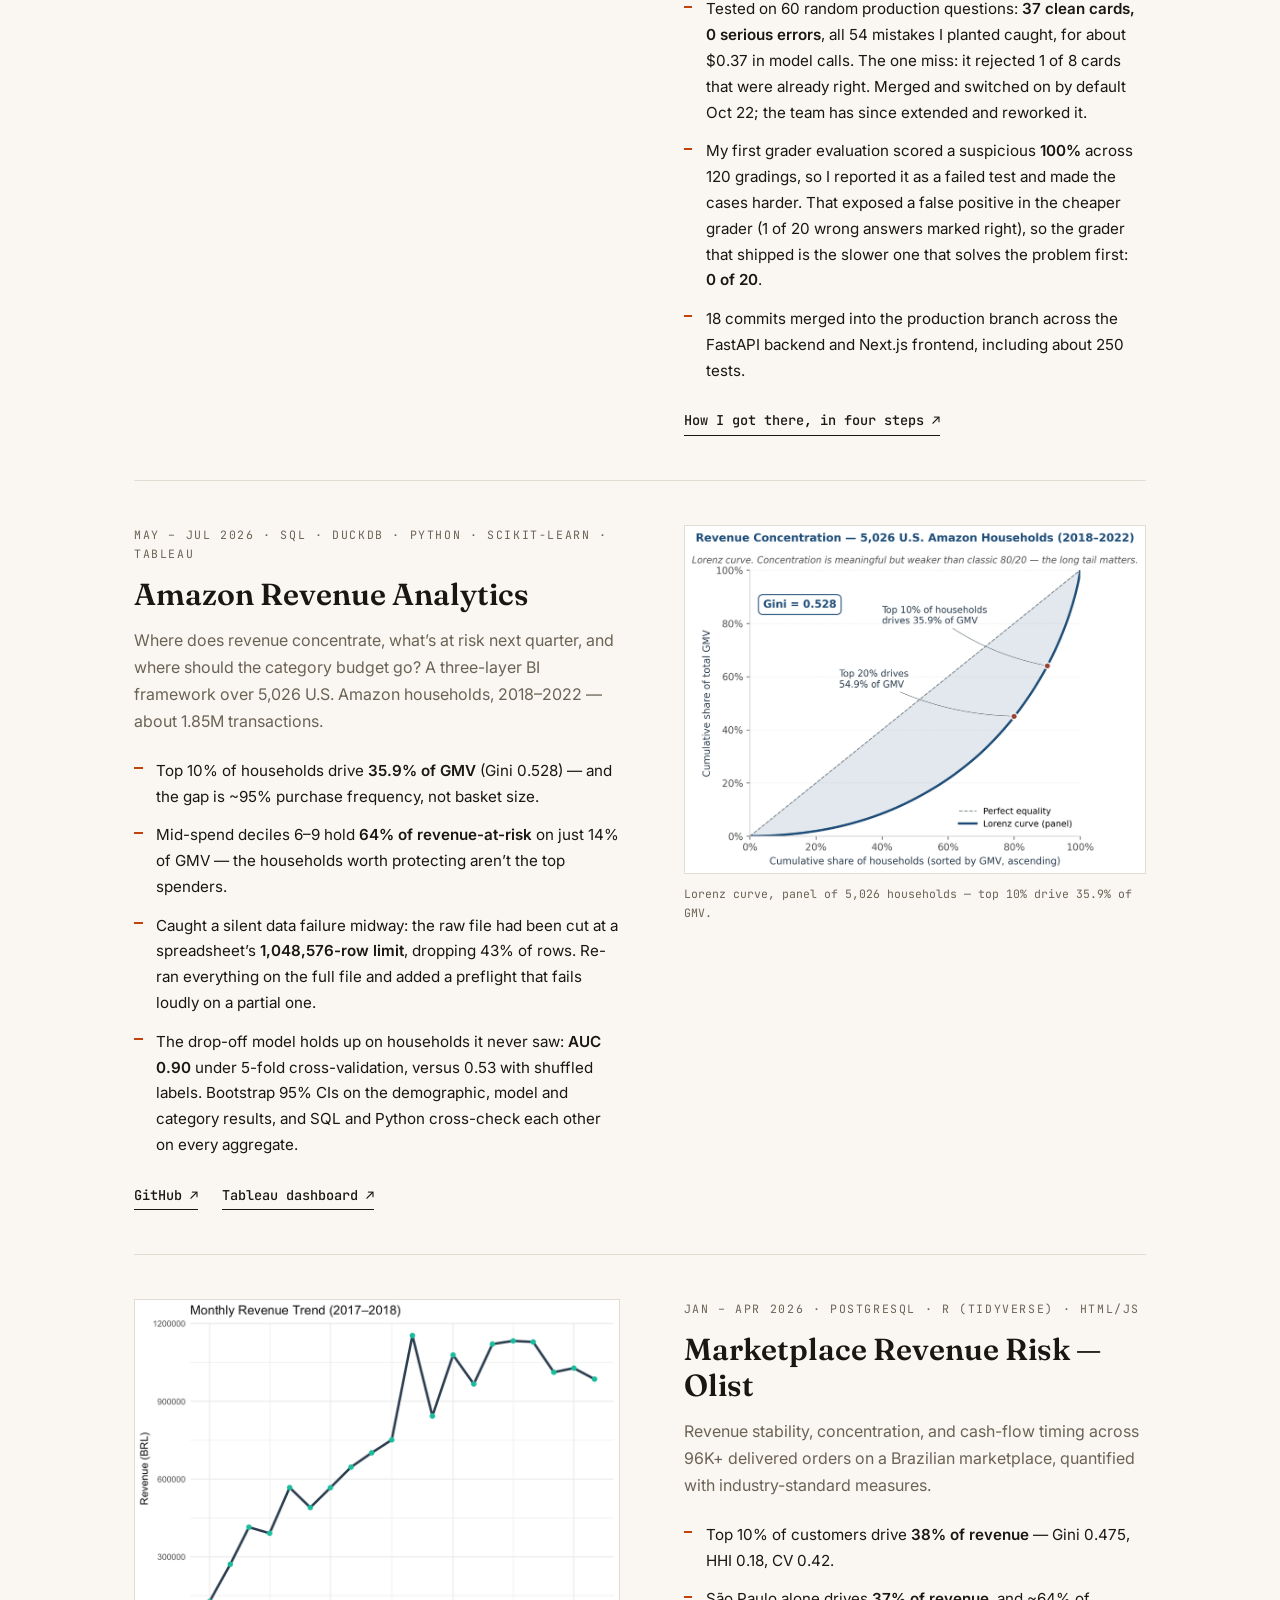
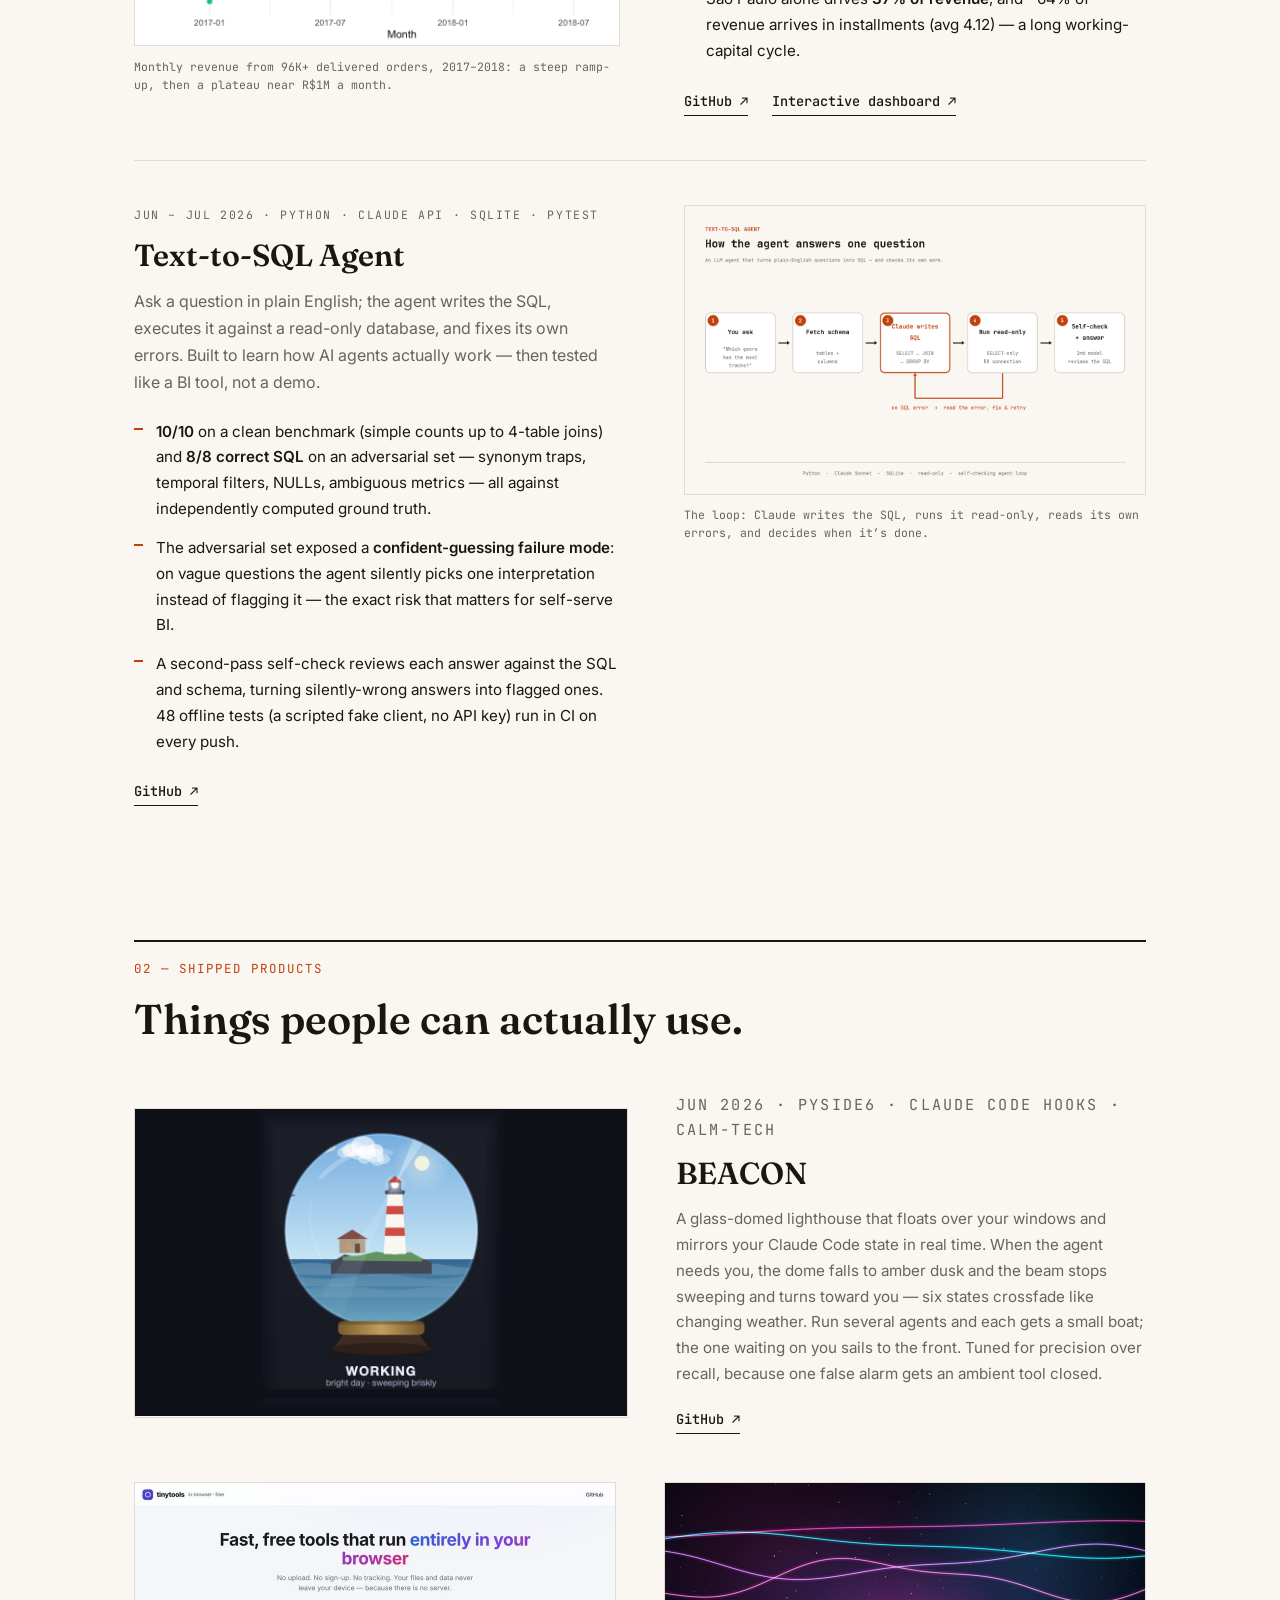
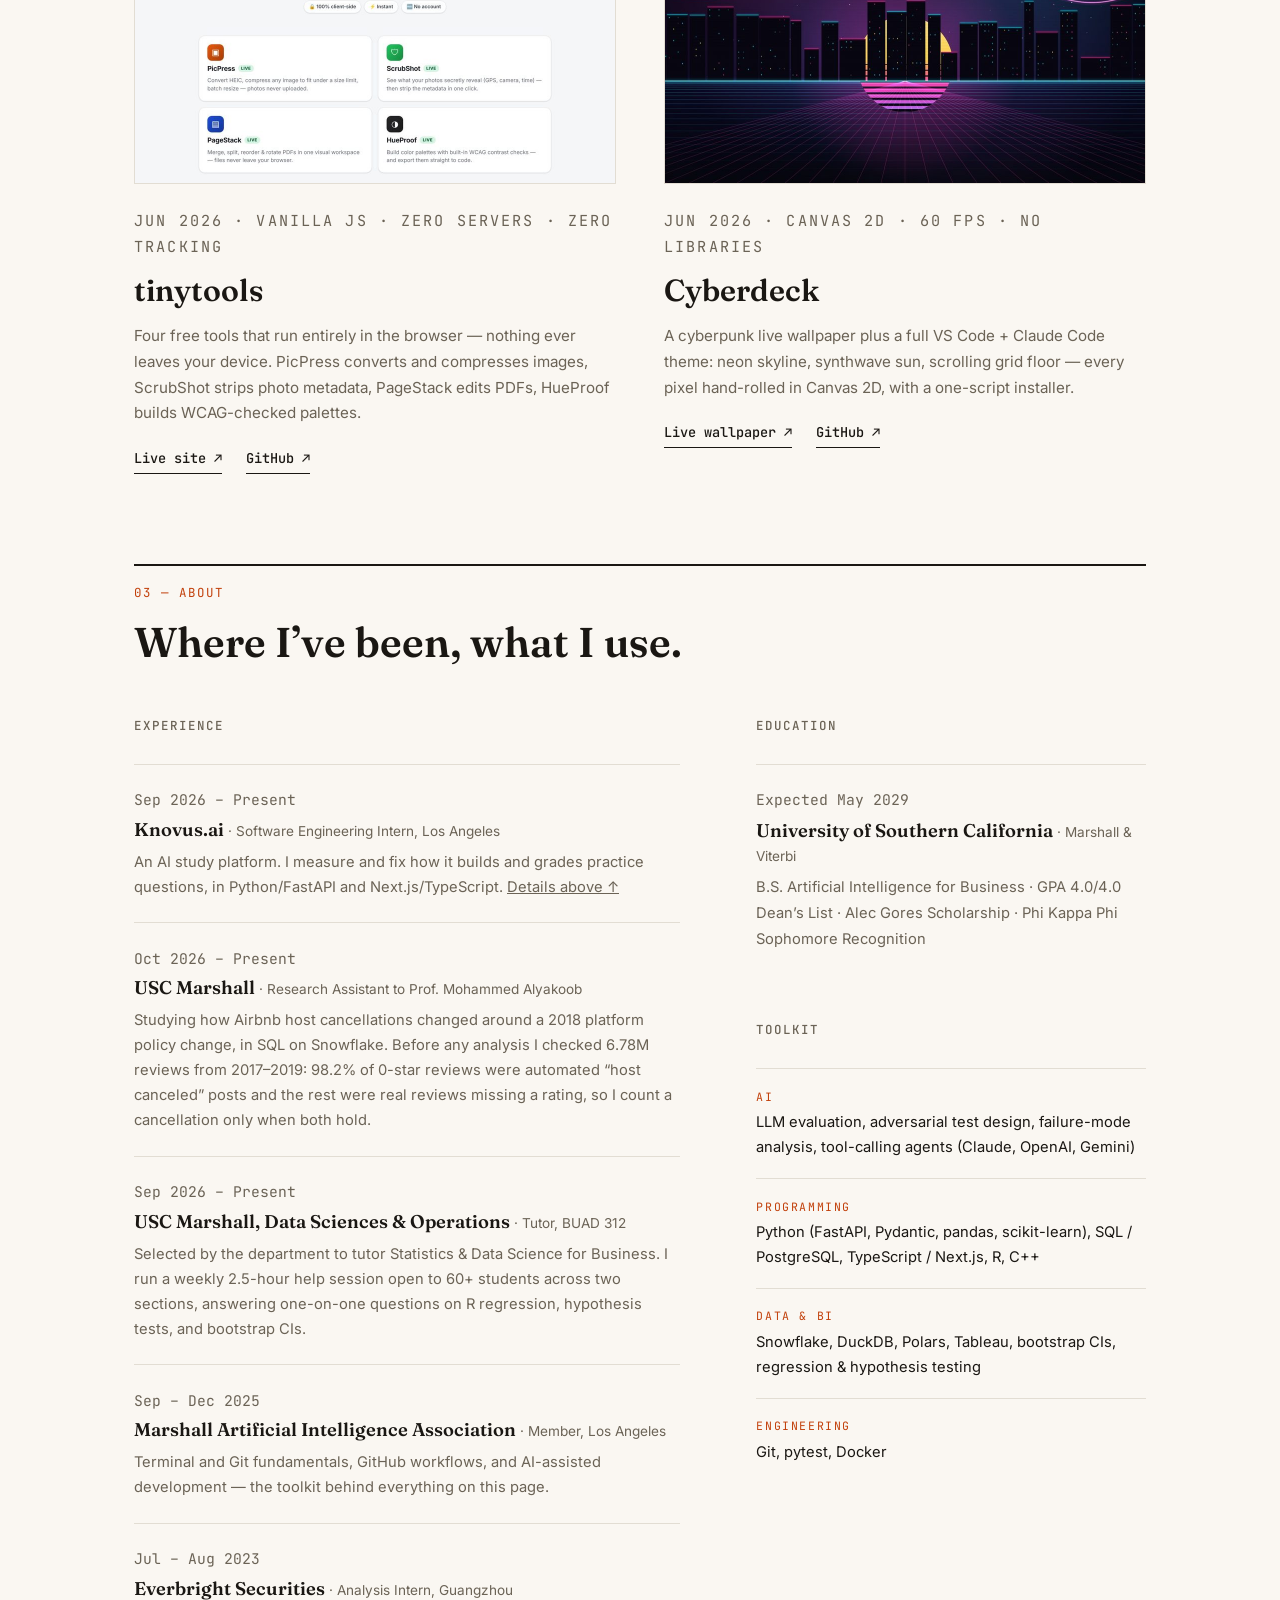
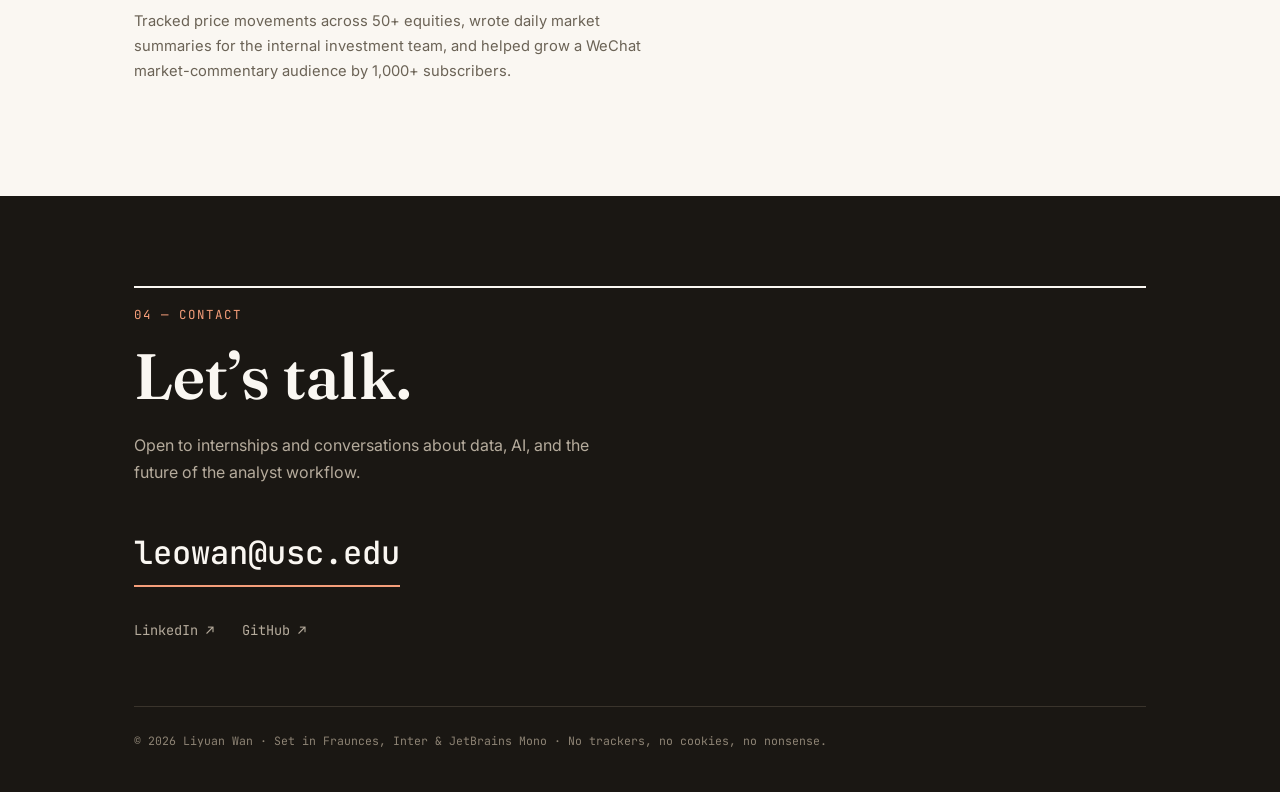
==== commit 4a55310d: "Knovus case study: show the current Learn Mode screen above the practice card Cropped to the app are" ====
--- a/index.html
+++ b/index.html
@@ -92,11 +92,15 @@
         <!-- Knovus.ai -->
         <article id="knovus" class="feature reveal">
             <figure class="feature-media">
+                <a href="assets/img/knovus-learn.jpg" target="_blank" rel="noopener" aria-label="Open the Knovus Learn Mode screenshot full size">
+                    <img src="assets/img/knovus-learn.jpg" alt="Knovus Learn Mode: a course sidebar on the left and a study path for the section Revenues, Receivables, and Operating Income, with two completed steps, a star step to go, and the sprout mascot"
+                         width="1380" height="640">
+                </a>
                 <a href="assets/img/knovus-card.jpg" target="_blank" rel="noopener" aria-label="Open the practice card screenshot full size">
                     <img src="assets/img/knovus-card.jpg" alt="A Knovus practice card: an accounting multiple-choice question about a partial refund, copied word for word from the course file, with the student's answer marked correct and a worked explanation below"
-                         width="864" height="604">
-                </a>
-                <figcaption>A practice card from my first version: the question copied word for word from the student&rsquo;s own file, then graded.</figcaption>
+                         width="864" height="604" loading="lazy">
+                </a>
+                <figcaption>Top: Knovus today, a course turned into a study path. Below: a practice card from my first version, the question copied word for word from the student&rsquo;s own file, then graded.</figcaption>
             </figure>
             <div class="feature-text">
                 <p class="kicker">Sep 2026 – Present · Internship · FastAPI · Next.js · pytest · LLM evaluation</p>
--- a/assets/style.css
+++ b/assets/style.css
@@ -338,6 +338,7 @@
 .feature.flip .feature-media { order: 2; }
 
 .feature-media a { display: block; cursor: zoom-in; }
+.feature-media a + a { margin-top: 1rem; }
 
 .feature-media img {
     width: 100%;
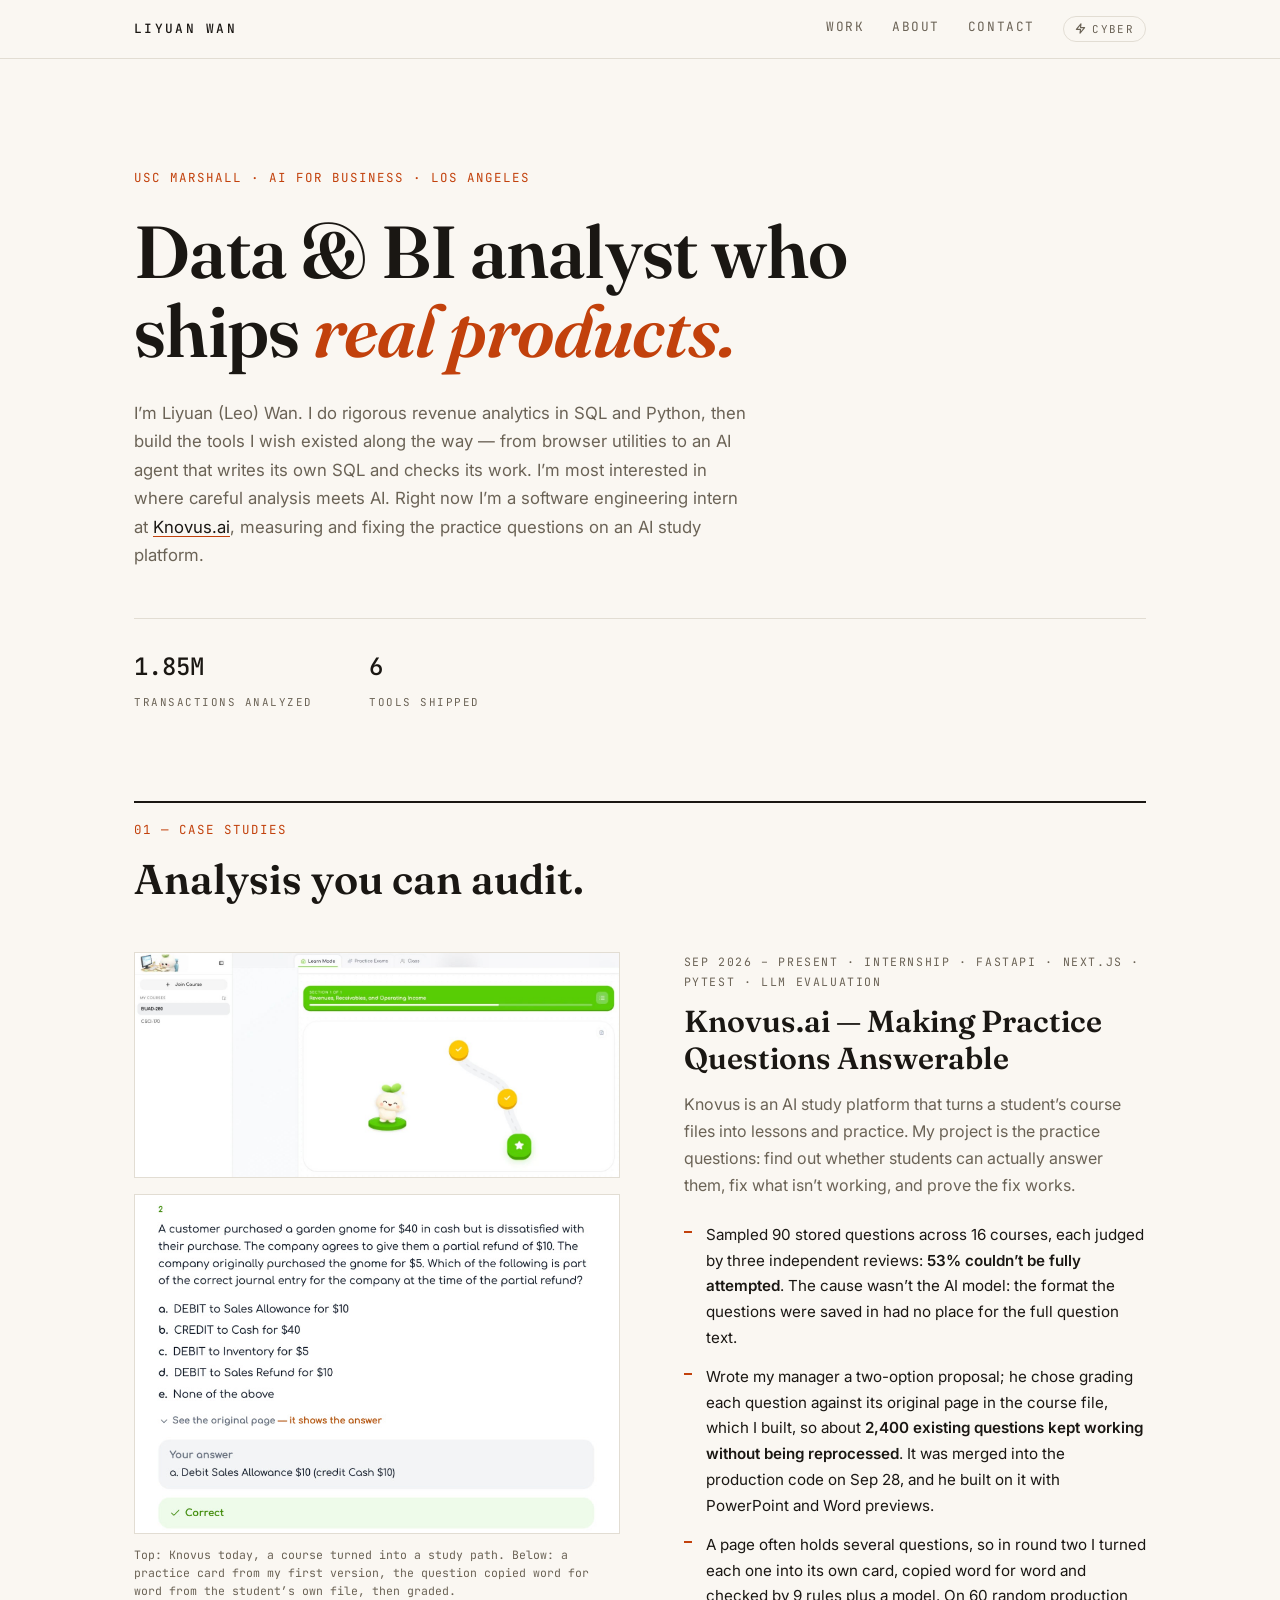
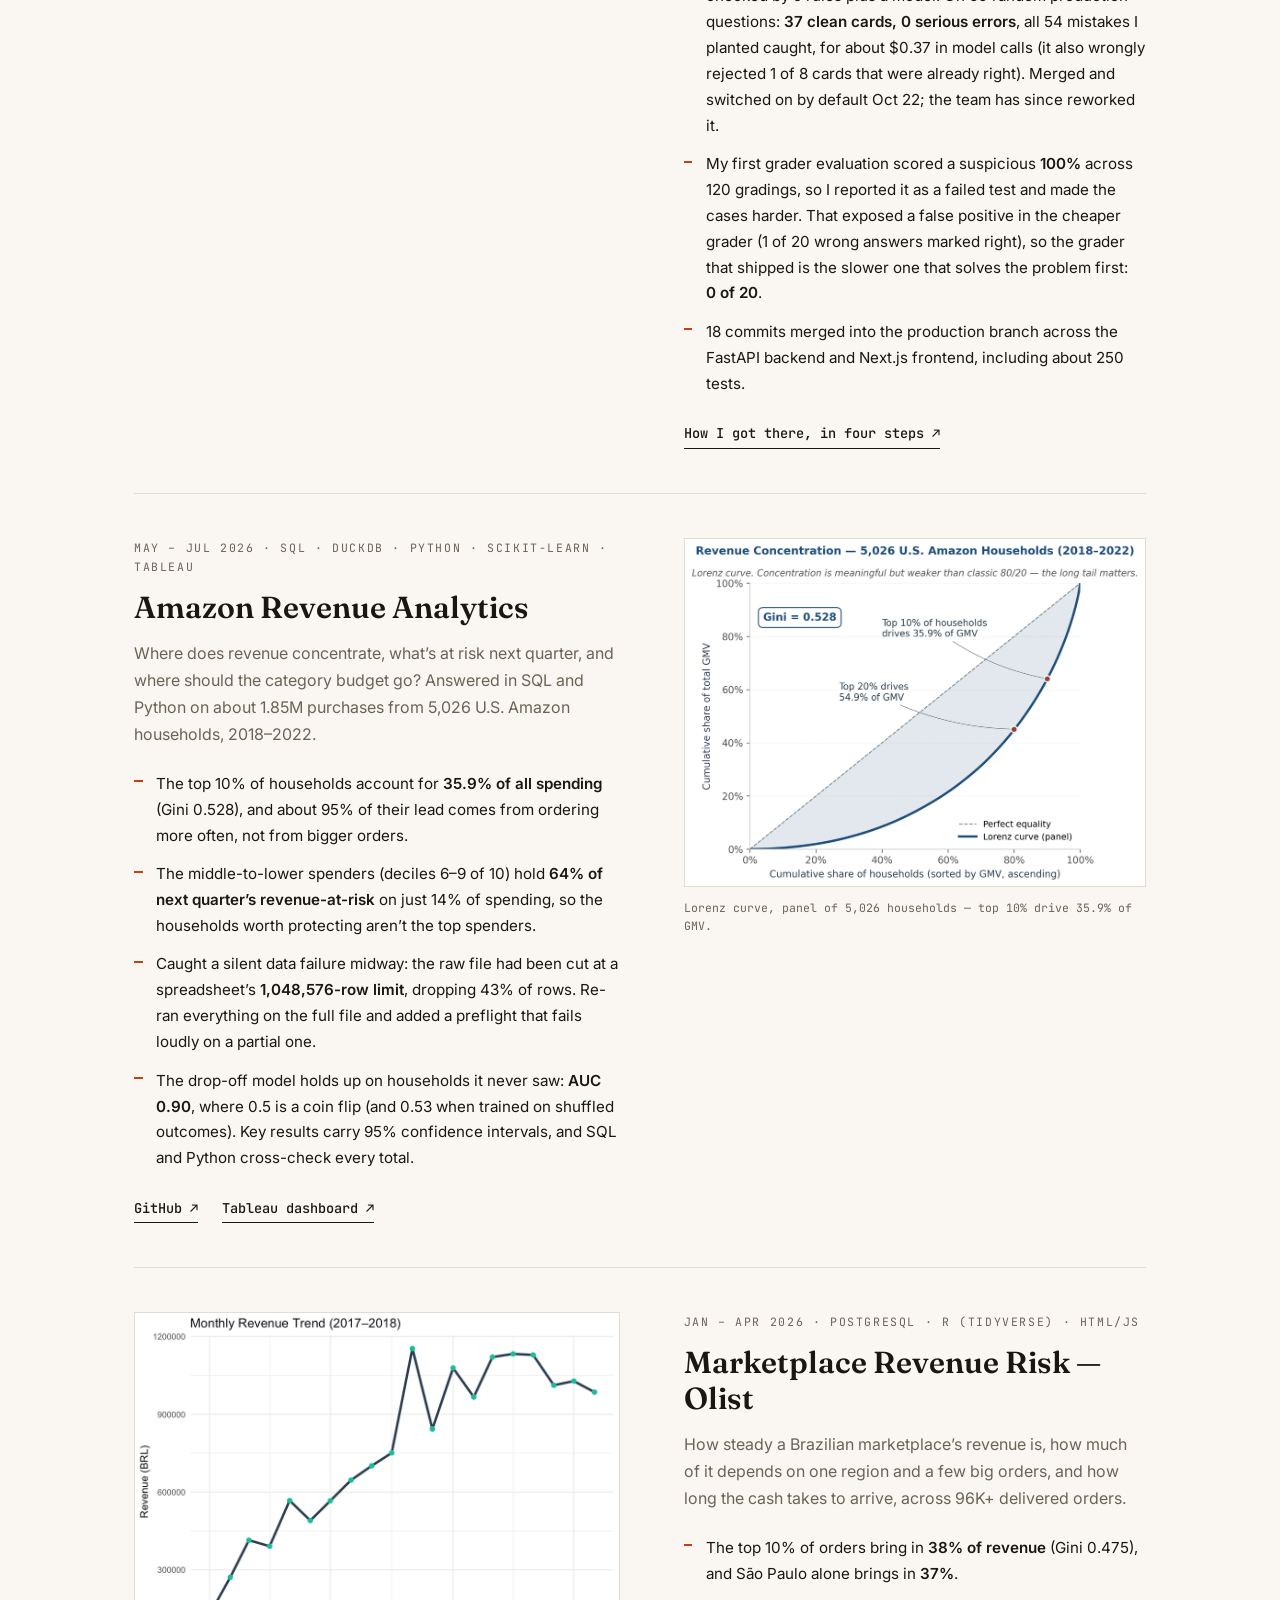
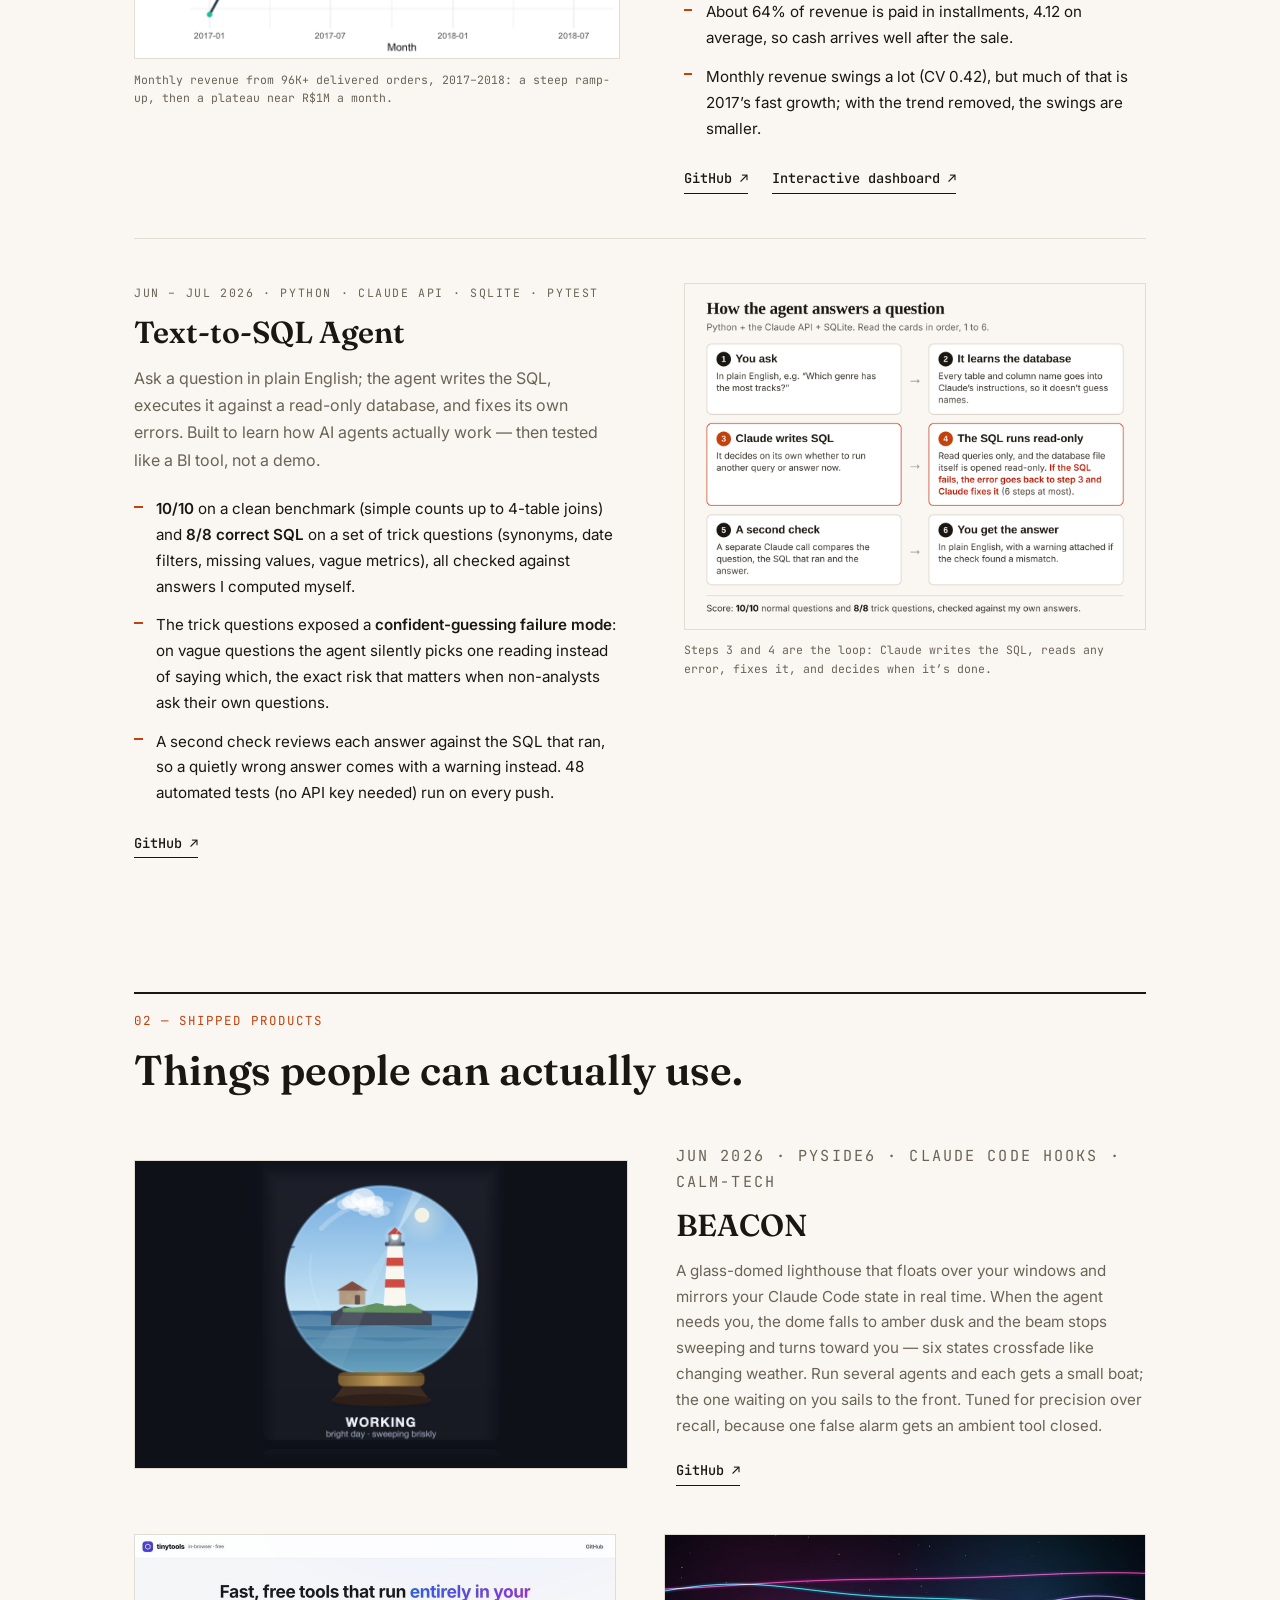
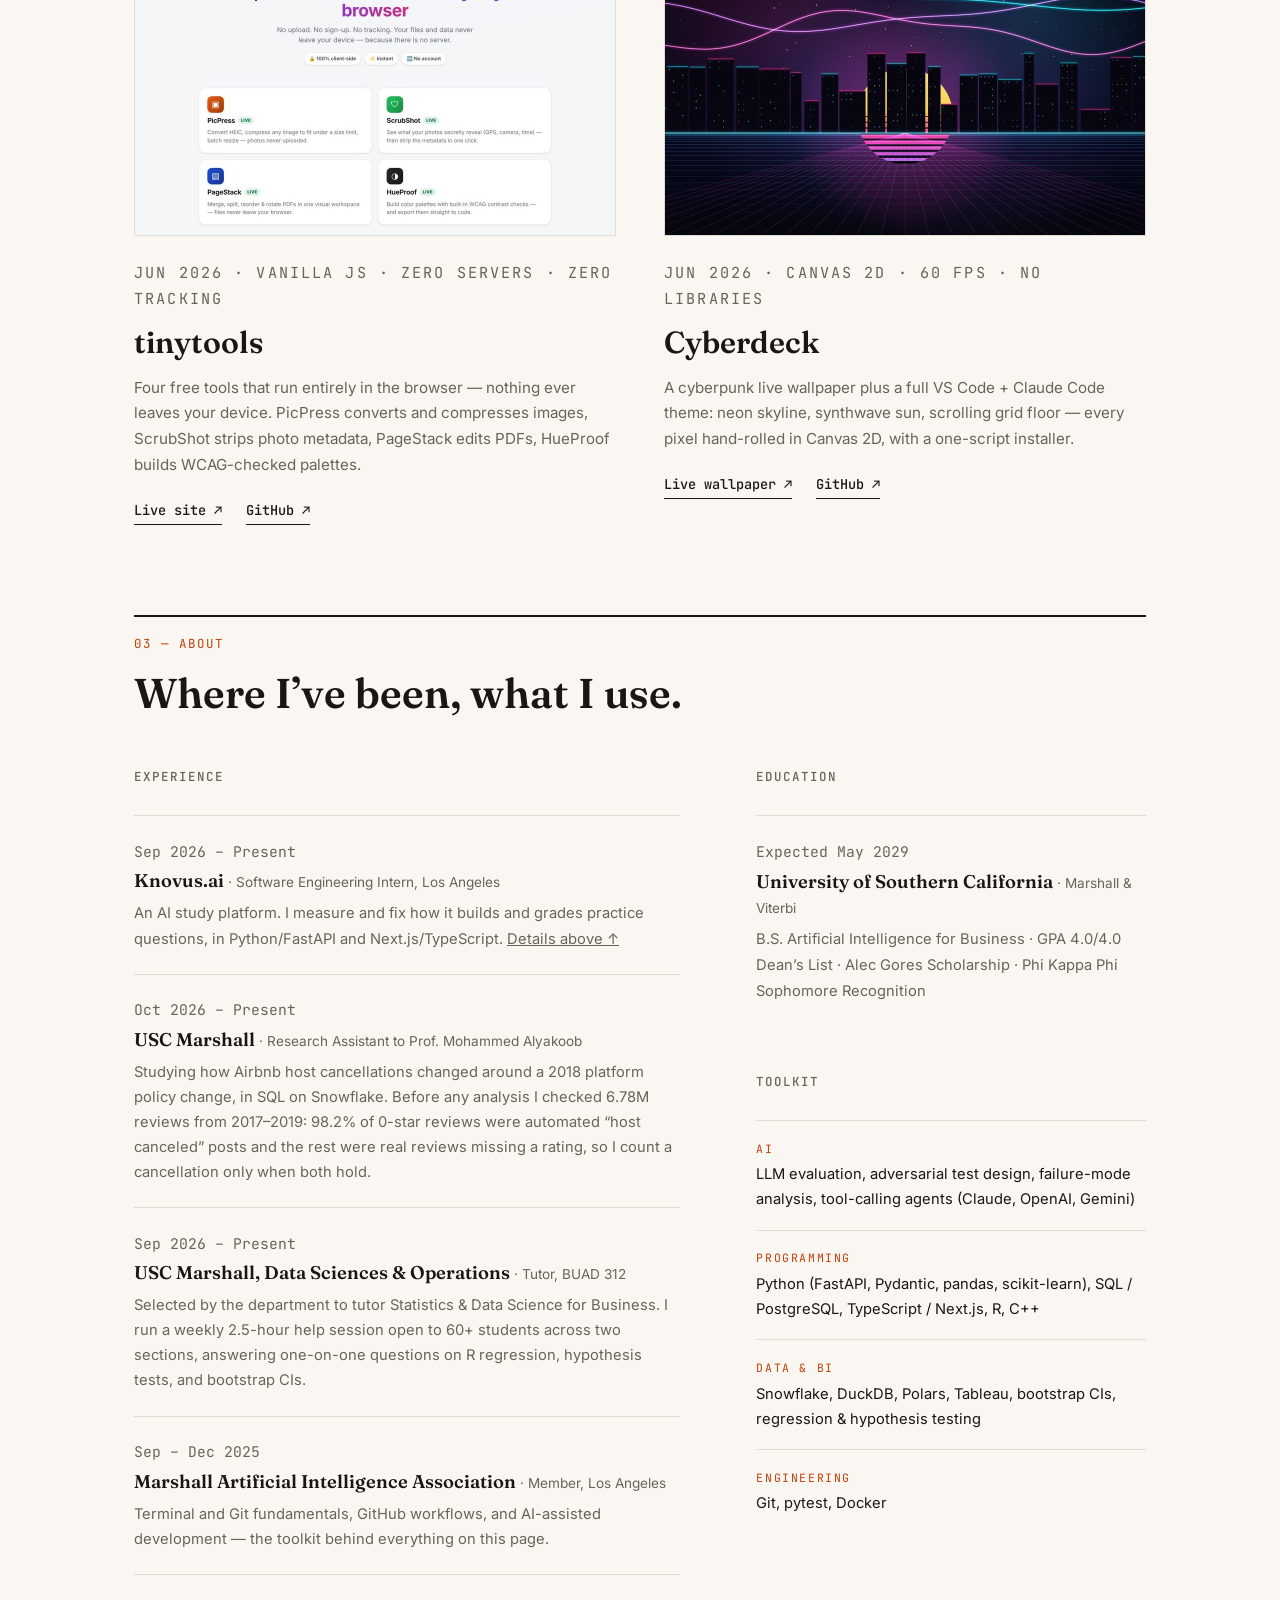
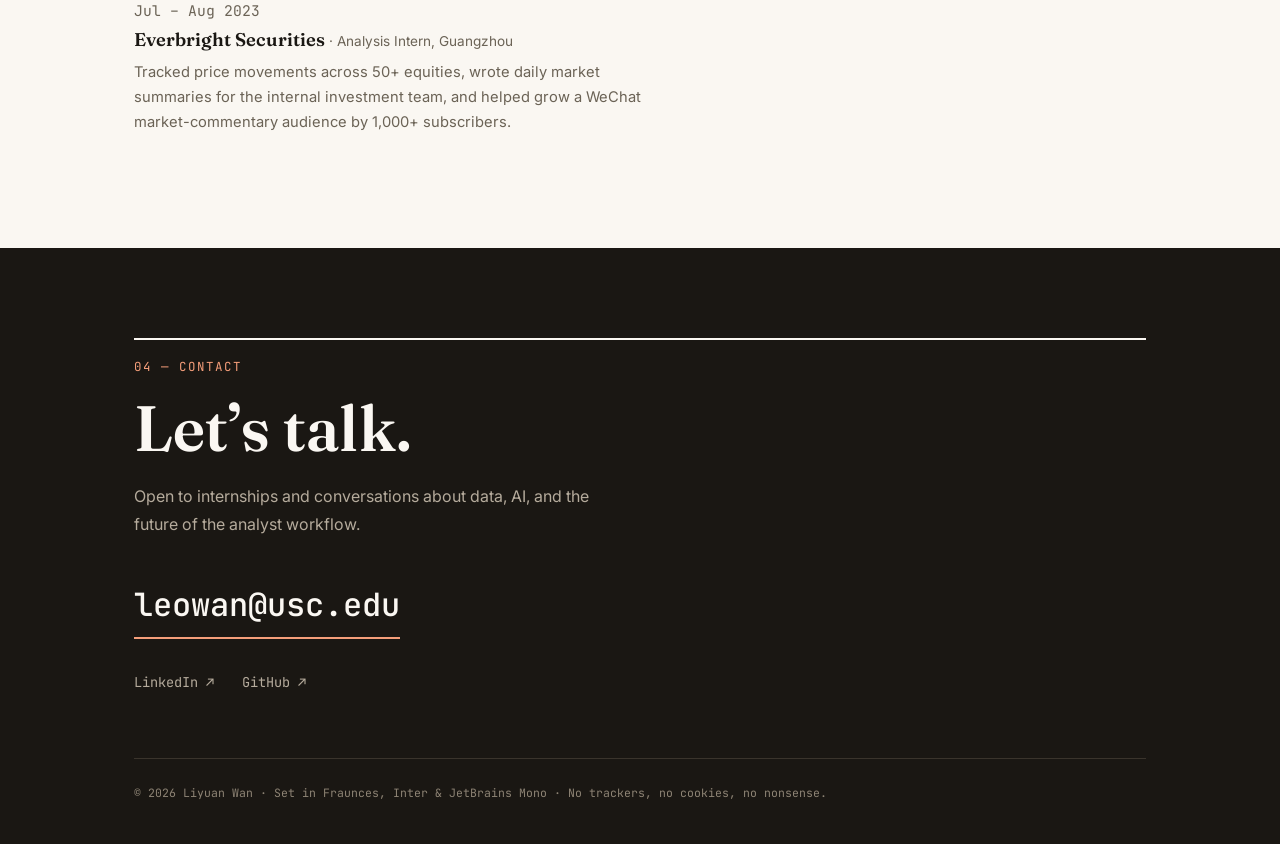
==== commit 83bdbf24: "Plainer case-study copy and a readable Text-to-SQL diagram Explain GMV, deciles and AUC in the bulle" ====
--- a/index.html
+++ b/index.html
@@ -111,10 +111,9 @@
                     actually answer them, fix what isn&rsquo;t working, and prove the fix works.
                 </p>
                 <ul class="findings">
-                    <li>Sampled 90 stored questions across 16 courses, each judged by three independent reviews: <strong>53% couldn&rsquo;t be fully attempted</strong>. The cause was a schema with no field for the full question, not the model.</li>
-                    <li>Wrote my manager a two-option proposal; he chose grading each question off its original page, which I built, so about <strong>2,400 existing questions needed no re-extraction</strong>. It was merged into the production branch on Sep 28, and he built on it with PowerPoint and Word previews.</li>
-                    <li>A page often holds several questions, so in round two I rebuilt each one as its own card, copied word for word from the file and checked by 9 rules plus a model, falling back to the original page when in doubt.</li>
-                    <li>Tested on 60 random production questions: <strong>37 clean cards, 0 serious errors</strong>, all 54 mistakes I planted caught, for about $0.37 in model calls. The one miss: it rejected 1 of 8 cards that were already right. Merged and switched on by default Oct 22; the team has since extended and reworked it.</li>
+                    <li>Sampled 90 stored questions across 16 courses, each judged by three independent reviews: <strong>53% couldn&rsquo;t be fully attempted</strong>. The cause wasn&rsquo;t the AI model: the format the questions were saved in had no place for the full question text.</li>
+                    <li>Wrote my manager a two-option proposal; he chose grading each question against its original page in the course file, which I built, so about <strong>2,400 existing questions kept working without being reprocessed</strong>. It was merged into the production code on Sep 28, and he built on it with PowerPoint and Word previews.</li>
+                    <li>A page often holds several questions, so in round two I turned each one into its own card, copied word for word and checked by 9 rules plus a model. On 60 random production questions: <strong>37 clean cards, 0 serious errors</strong>, all 54 mistakes I planted caught, for about $0.37 in model calls (it also wrongly rejected 1 of 8 cards that were already right). Merged and switched on by default Oct 22; the team has since reworked it.</li>
                     <li>My first grader evaluation scored a suspicious <strong>100%</strong> across 120 gradings, so I reported it as a failed test and made the cases harder. That exposed a false positive in the cheaper grader (1 of 20 wrong answers marked right), so the grader that shipped is the slower one that solves the problem first: <strong>0&nbsp;of&nbsp;20</strong>.</li>
                     <li>18 commits merged into the production branch across the FastAPI backend and Next.js frontend, including about 250 tests.</li>
                 </ul>
@@ -140,14 +139,14 @@
                 <h3>Amazon Revenue Analytics</h3>
                 <p class="standfirst">
                     Where does revenue concentrate, what&rsquo;s at risk next quarter, and where
-                    should the category budget go? A three-layer BI framework over 5,026 U.S.
-                    Amazon households, 2018–2022 — about 1.85M transactions.
+                    should the category budget go? Answered in SQL and Python on about 1.85M
+                    purchases from 5,026 U.S. Amazon households, 2018–2022.
                 </p>
                 <ul class="findings">
-                    <li>Top 10% of households drive <strong>35.9% of GMV</strong> (Gini 0.528) — and the gap is ~95% purchase frequency, not basket size.</li>
-                    <li>Mid-spend deciles 6–9 hold <strong>64% of revenue-at-risk</strong> on just 14% of GMV — the households worth protecting aren&rsquo;t the top spenders.</li>
+                    <li>The top 10% of households account for <strong>35.9% of all spending</strong> (Gini 0.528), and about 95% of their lead comes from ordering more often, not from bigger orders.</li>
+                    <li>The middle-to-lower spenders (deciles 6–9 of 10) hold <strong>64% of next quarter&rsquo;s revenue-at-risk</strong> on just 14% of spending, so the households worth protecting aren&rsquo;t the top spenders.</li>
                     <li>Caught a silent data failure midway: the raw file had been cut at a spreadsheet&rsquo;s <strong>1,048,576-row limit</strong>, dropping 43% of rows. Re-ran everything on the full file and added a preflight that fails loudly on a partial one.</li>
-                    <li>The drop-off model holds up on households it never saw: <strong>AUC 0.90</strong> under 5-fold cross-validation, versus 0.53 with shuffled labels. Bootstrap 95% CIs on the demographic, model and category results, and SQL and Python cross-check each other on every aggregate.</li>
+                    <li>The drop-off model holds up on households it never saw: <strong>AUC 0.90</strong>, where 0.5 is a coin flip (and 0.53 when trained on shuffled outcomes). Key results carry 95% confidence intervals, and SQL and Python cross-check every total.</li>
                 </ul>
                 <p class="feature-links">
                     <a href="https://github.com/lilwan345/amazon-revenue-analytics" target="_blank" rel="noopener">GitHub&nbsp;↗</a>
@@ -170,13 +169,14 @@
                 <p class="kicker">Jan – Apr 2026 · PostgreSQL · R (tidyverse) · HTML/JS</p>
                 <h3>Marketplace Revenue Risk — Olist</h3>
                 <p class="standfirst">
-                    Revenue stability, concentration, and cash-flow timing across 96K+
-                    delivered orders on a Brazilian marketplace, quantified with
-                    industry-standard measures.
+                    How steady a Brazilian marketplace&rsquo;s revenue is, how much of it
+                    depends on one region and a few big orders, and how long the cash
+                    takes to arrive, across 96K+ delivered orders.
                 </p>
                 <ul class="findings">
-                    <li>Top 10% of customers drive <strong>38% of revenue</strong> — Gini 0.475, HHI 0.18, CV 0.42.</li>
-                    <li>São Paulo alone drives <strong>37% of revenue</strong>, and ~64% of revenue arrives in installments (avg 4.12) — a long working-capital cycle.</li>
+                    <li>The top 10% of orders bring in <strong>38% of revenue</strong> (Gini 0.475), and São Paulo alone brings in <strong>37%</strong>.</li>
+                    <li>About 64% of revenue is paid in installments, 4.12 on average, so cash arrives well after the sale.</li>
+                    <li>Monthly revenue swings a lot (CV 0.42), but much of that is 2017&rsquo;s fast growth; with the trend removed, the swings are smaller.</li>
                 </ul>
                 <p class="feature-links">
                     <a href="https://github.com/lilwan345/Marketplace-Revenue-Risk-Financial-Stability-Analysis" target="_blank" rel="noopener">GitHub&nbsp;↗</a>
@@ -189,11 +189,11 @@
         <article class="feature flip reveal">
             <figure class="feature-media">
                 <a href="assets/img/text-to-sql-workflow.png" target="_blank" rel="noopener" aria-label="Open the agent-loop diagram full size">
-                    <img src="assets/img/text-to-sql-workflow-1280.png" srcset="assets/img/text-to-sql-workflow-1280.png 1280w, assets/img/text-to-sql-workflow.png 2560w"
-                         sizes="(min-width: 820px) 486px, 100vw" alt="Five-step diagram of the Text-to-SQL agent: you ask, fetch schema, Claude writes SQL, run read-only (on a SQL error, read it and retry), then a self-check before answering"
-                         width="2560" height="1600" loading="lazy">
-                </a>
-                <figcaption>The loop: Claude writes the SQL, runs it read-only, reads its own errors, and decides when it&rsquo;s done.</figcaption>
+                    <img src="assets/img/text-to-sql-workflow-1280.png" srcset="assets/img/text-to-sql-workflow-1280.png 1280w, assets/img/text-to-sql-workflow.png 2400w"
+                         sizes="(min-width: 820px) 486px, 100vw" alt="Six steps: you ask in plain English; every table and column name goes into Claude's instructions; Claude writes SQL; it runs read-only, and on an error goes back to Claude to fix; a second Claude call checks the answer; you get the answer, with a warning if the check found a mismatch"
+                         width="2400" height="1800" loading="lazy">
+                </a>
+                <figcaption>Steps 3 and 4 are the loop: Claude writes the SQL, reads any error, fixes it, and decides when it&rsquo;s done.</figcaption>
             </figure>
             <div class="feature-text">
                 <p class="kicker">Jun – Jul 2026 · Python · Claude API · SQLite · pytest</p>
@@ -204,9 +204,9 @@
                     work — then tested like a BI tool, not a demo.
                 </p>
                 <ul class="findings">
-                    <li><strong>10/10</strong> on a clean benchmark (simple counts up to 4-table joins) and <strong>8/8 correct SQL</strong> on an adversarial set — synonym traps, temporal filters, NULLs, ambiguous metrics — all against independently computed ground truth.</li>
-                    <li>The adversarial set exposed a <strong>confident-guessing failure mode</strong>: on vague questions the agent silently picks one interpretation instead of flagging it — the exact risk that matters for self-serve BI.</li>
-                    <li>A second-pass self-check reviews each answer against the SQL and schema, turning silently-wrong answers into flagged ones. 48 offline tests (a scripted fake client, no API key) run in CI on every push.</li>
+                    <li><strong>10/10</strong> on a clean benchmark (simple counts up to 4-table joins) and <strong>8/8 correct SQL</strong> on a set of trick questions (synonyms, date filters, missing values, vague metrics), all checked against answers I computed myself.</li>
+                    <li>The trick questions exposed a <strong>confident-guessing failure mode</strong>: on vague questions the agent silently picks one reading instead of saying which, the exact risk that matters when non-analysts ask their own questions.</li>
+                    <li>A second check reviews each answer against the SQL that ran, so a quietly wrong answer comes with a warning instead. 48 automated tests (no API key needed) run on every push.</li>
                 </ul>
                 <p class="feature-links">
                     <a href="https://github.com/lilwan345/text-to-sql-agent" target="_blank" rel="noopener">GitHub&nbsp;↗</a>
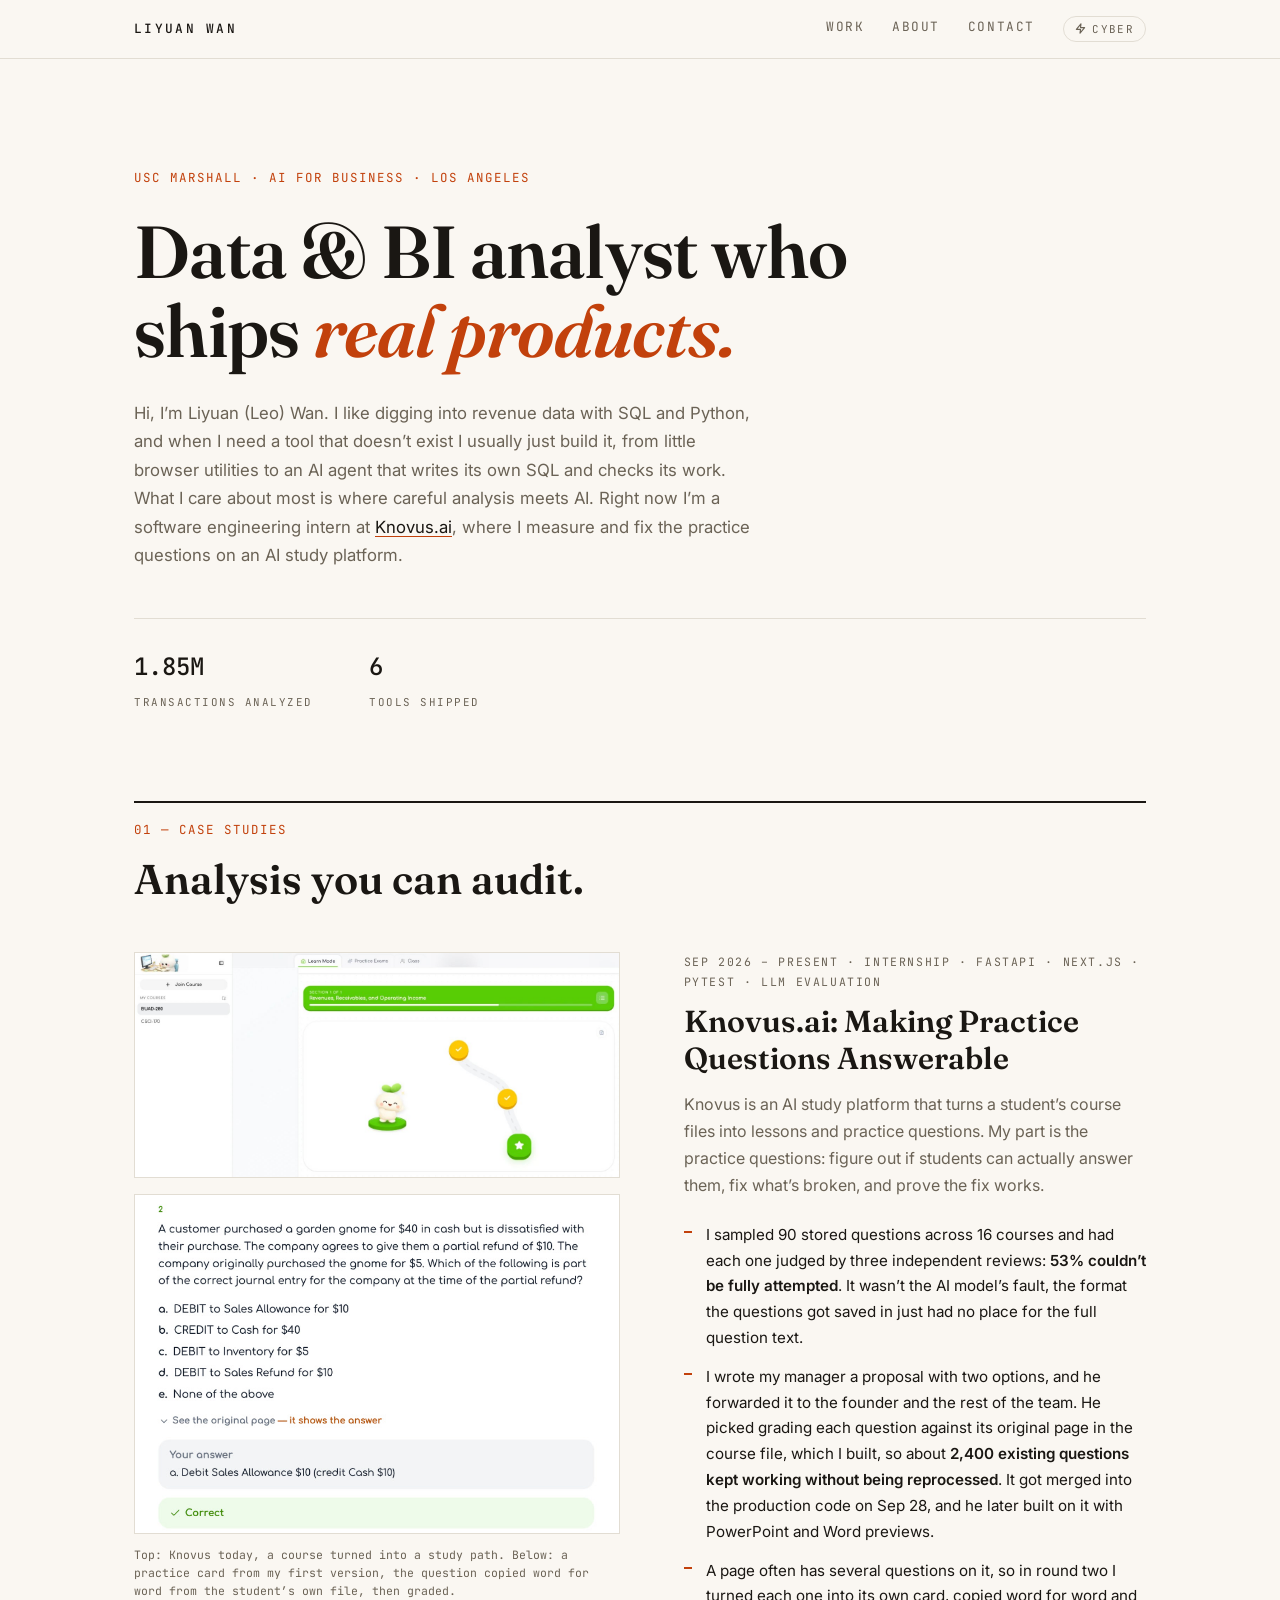
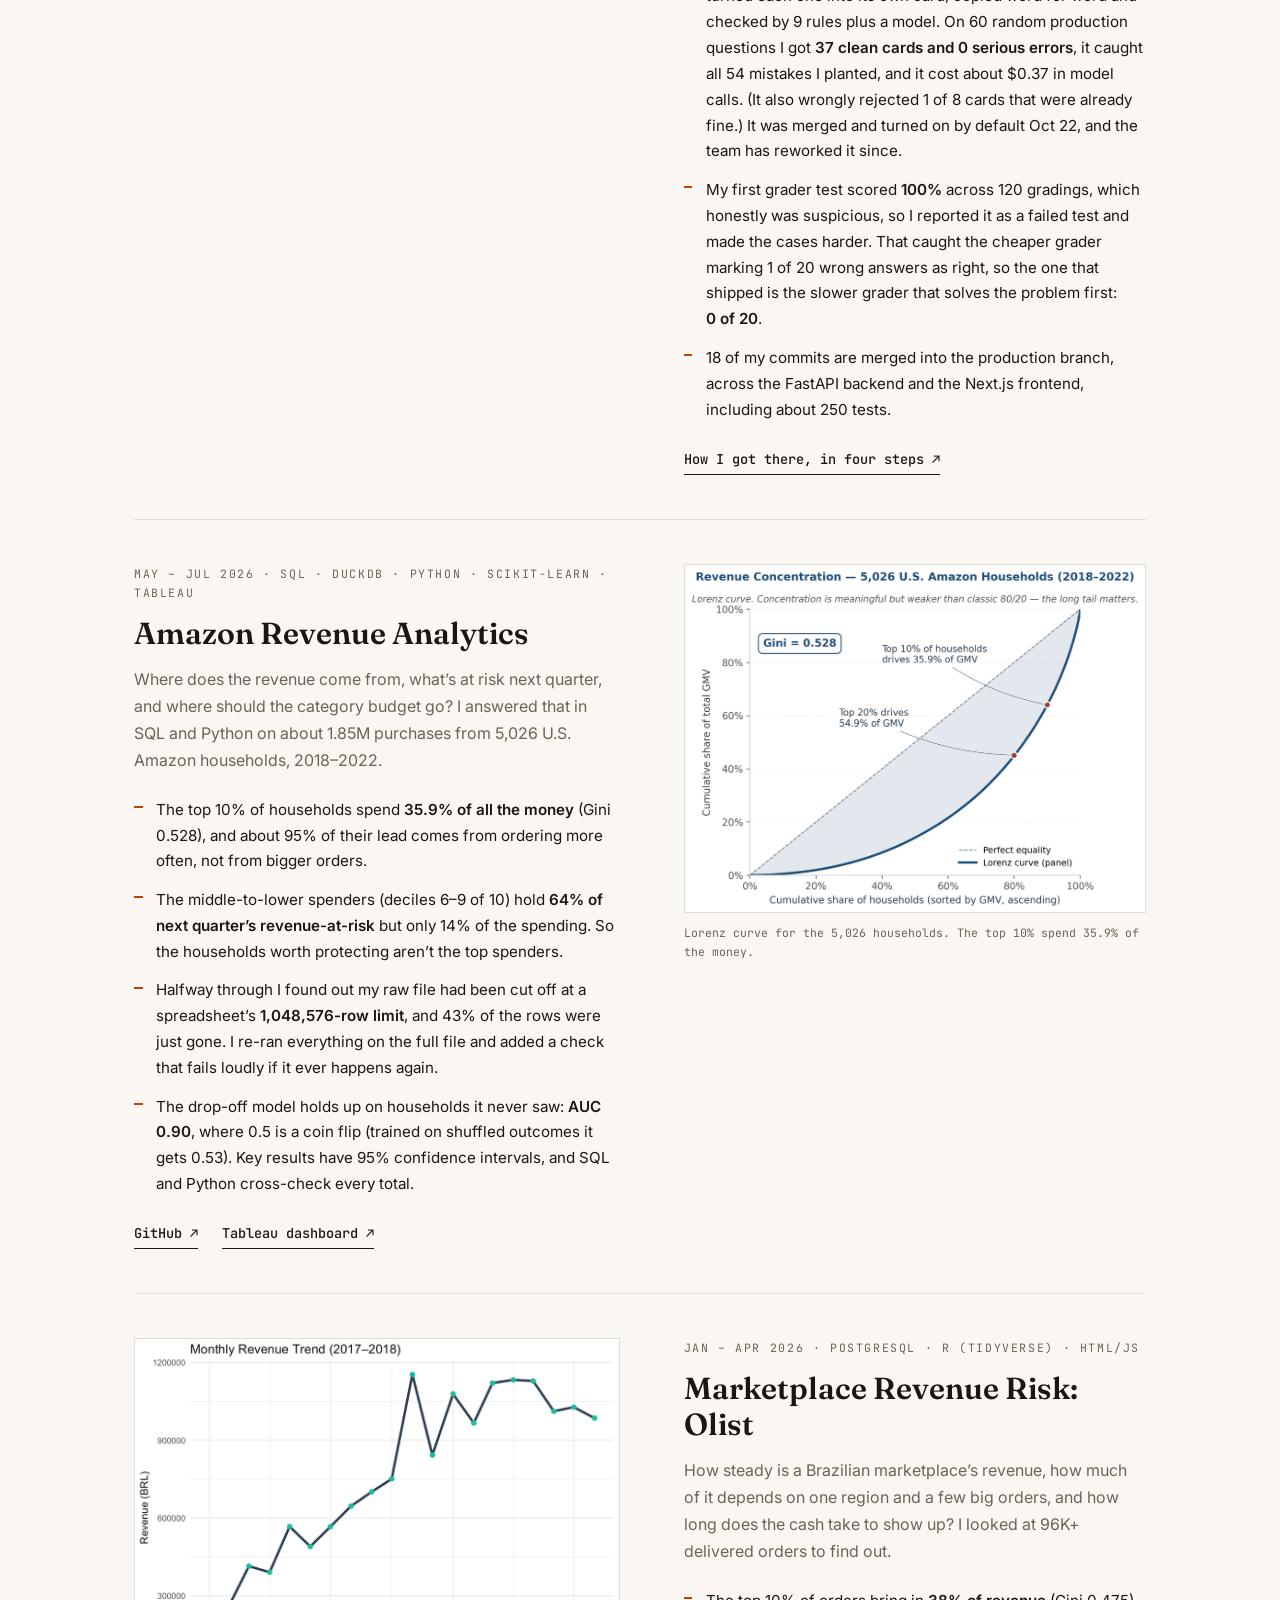
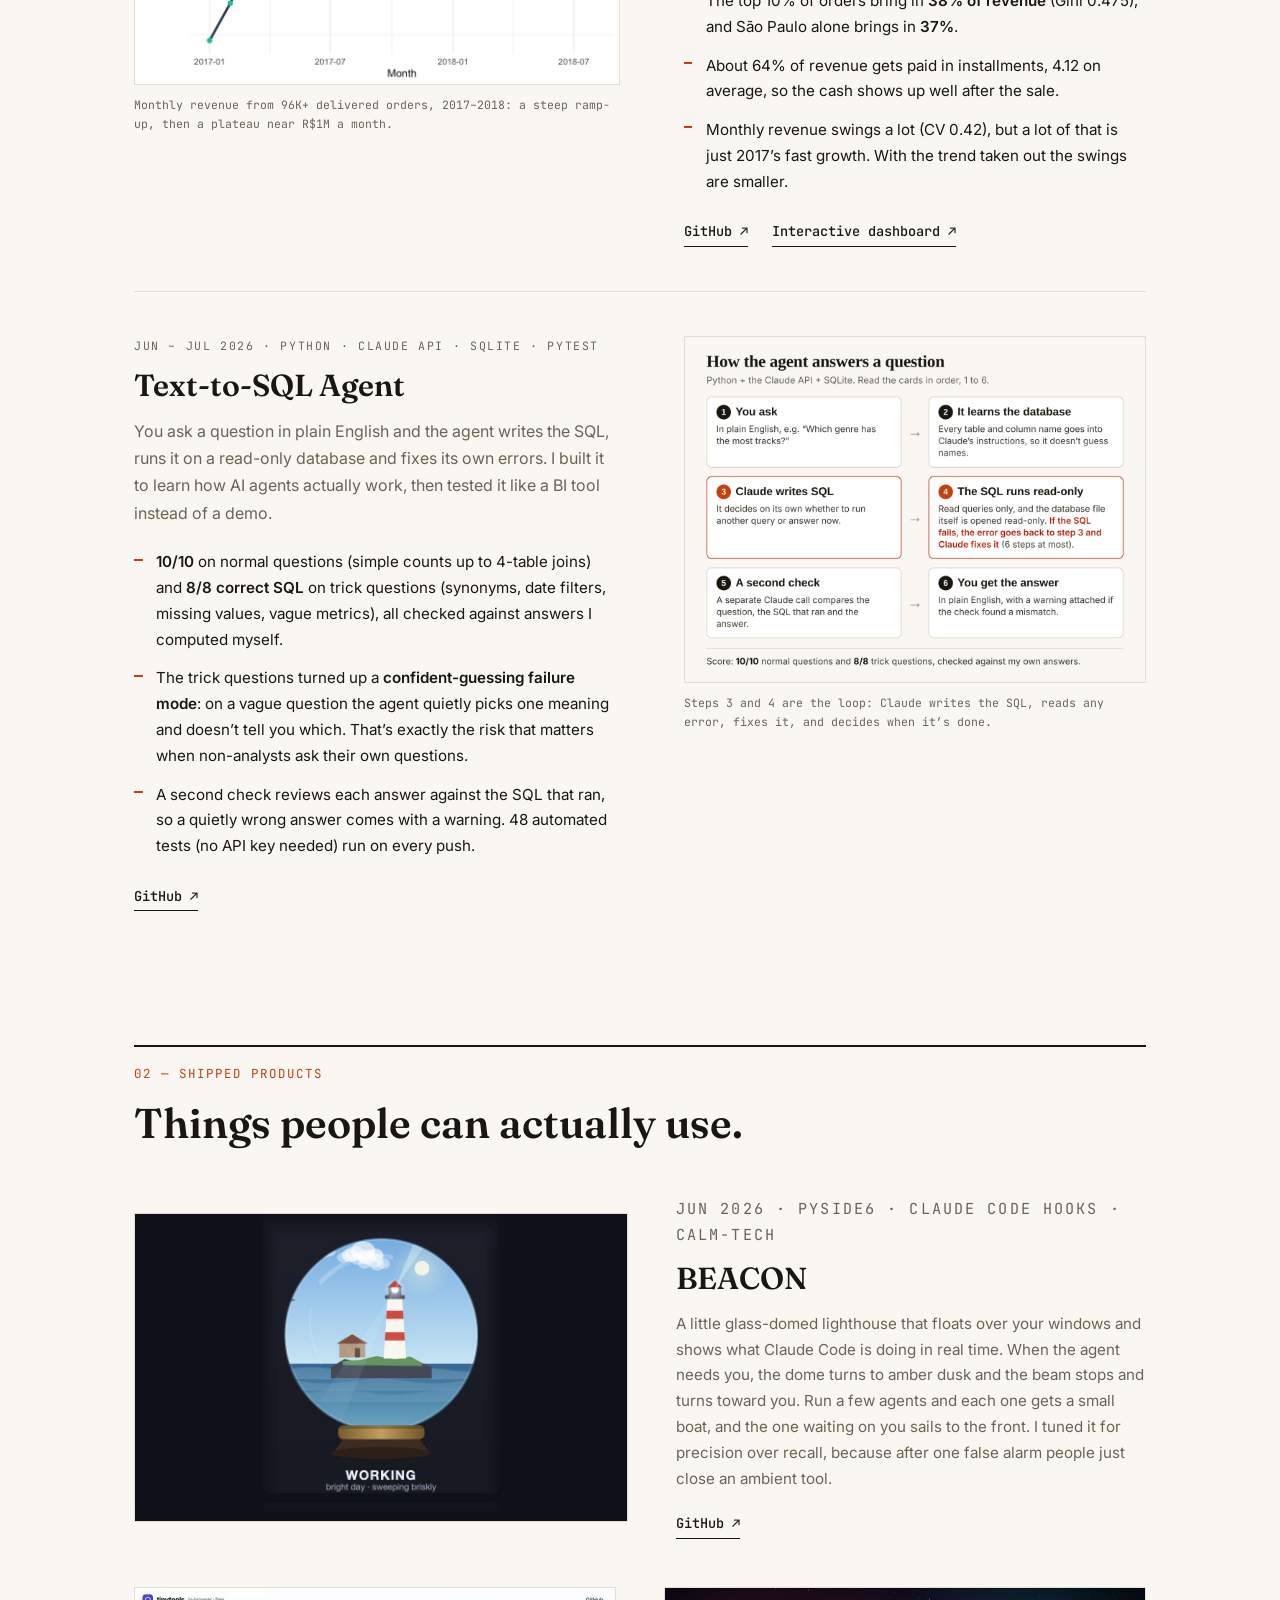
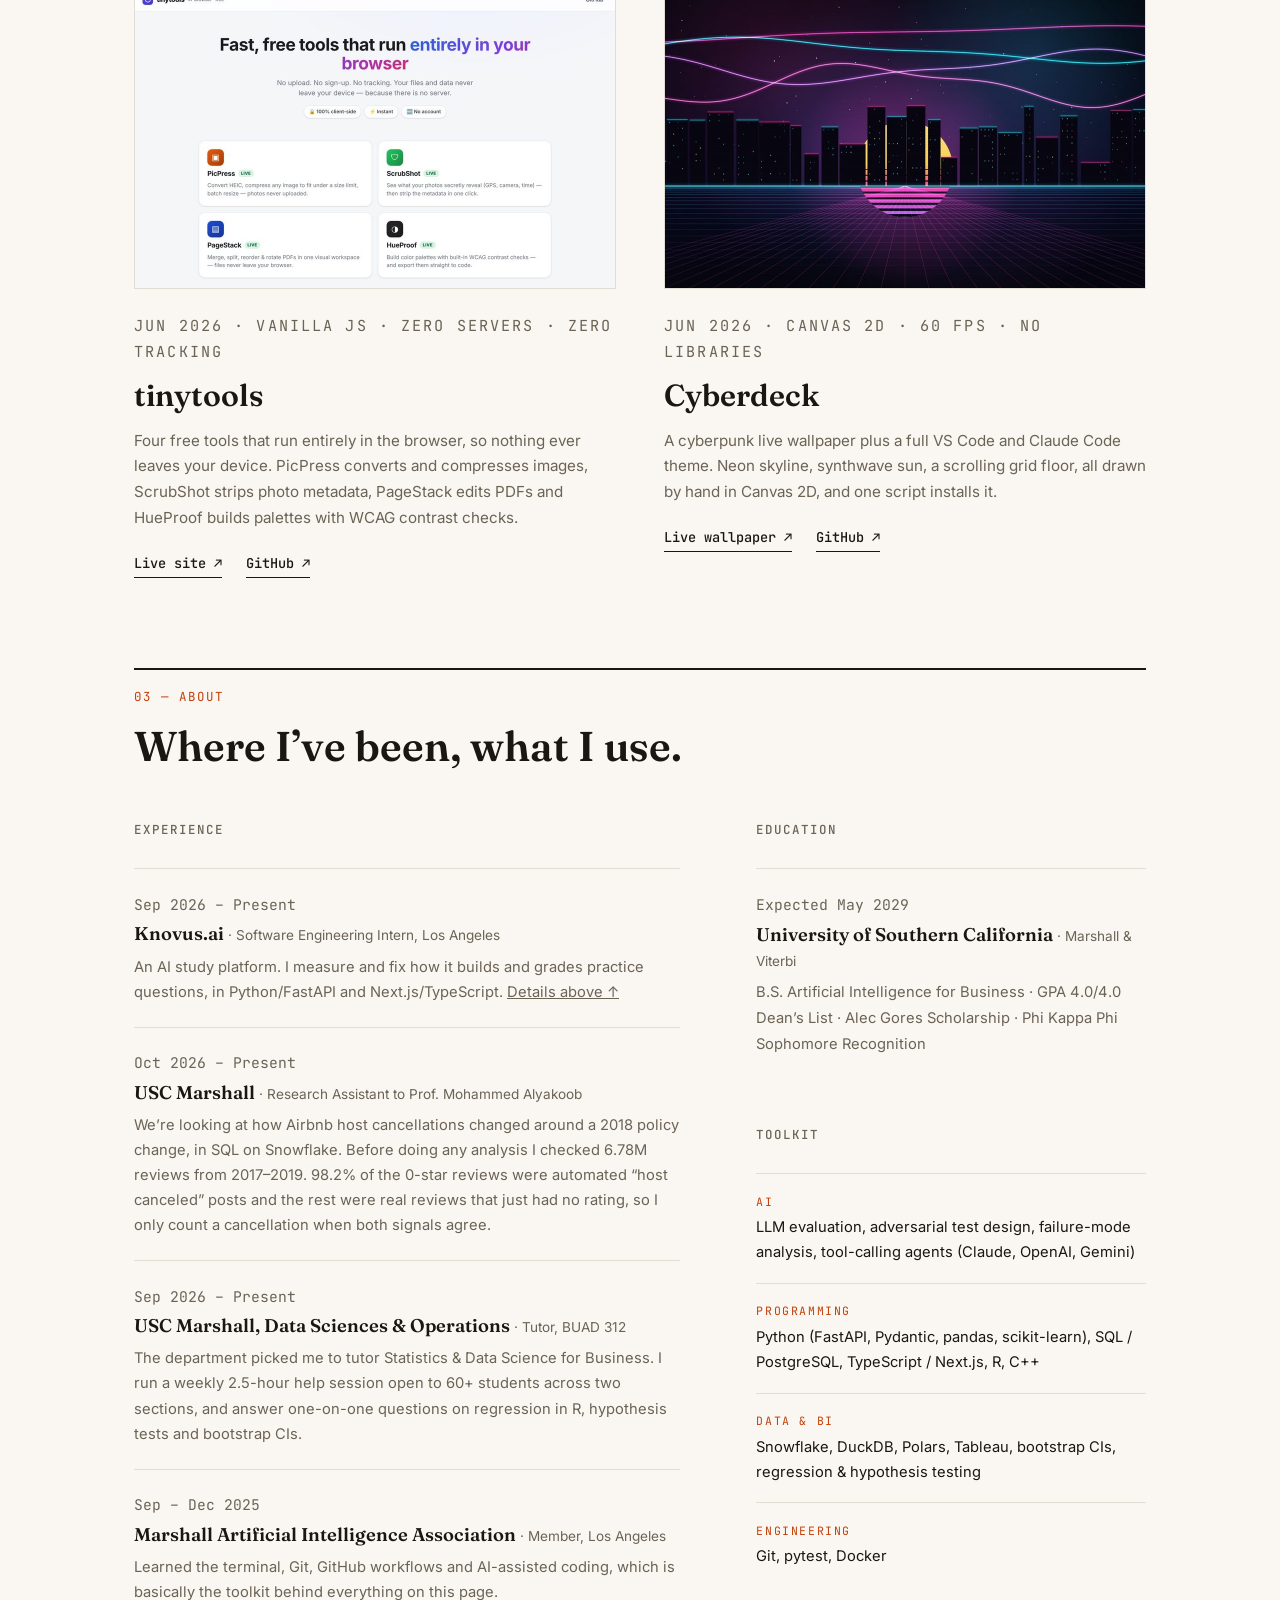
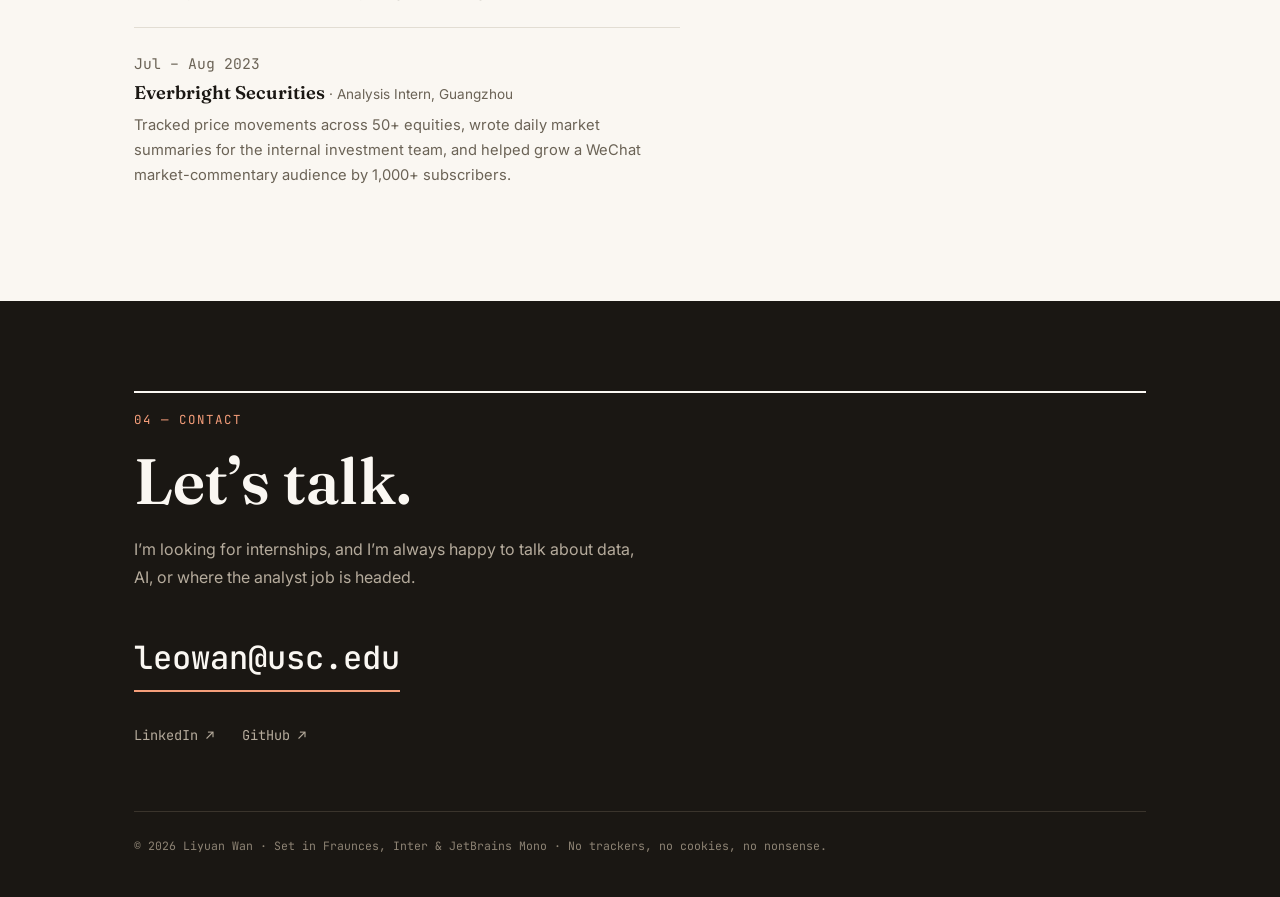
==== commit bdf3a9c5: "Rewrite page copy and README in a more casual first-person voice" ====
--- a/index.html
+++ b/index.html
@@ -69,12 +69,12 @@
         <p class="eyebrow reveal"><span>USC Marshall</span> · <span>AI for Business</span> · <span>Los Angeles</span></p>
         <h1 class="reveal">Data &amp; BI analyst who ships <em>real products.</em></h1>
         <p class="hero-intro reveal">
-            I&rsquo;m Liyuan (Leo) Wan. I do rigorous revenue analytics in SQL and Python,
-            then build the tools I wish existed along the way — from browser utilities to
-            an AI agent that writes its own SQL and checks its work. I&rsquo;m most interested
-            in where careful analysis meets AI. Right now I&rsquo;m a software engineering
-            intern at <a href="#knovus">Knovus.ai</a>, measuring and fixing the practice
-            questions on an AI study platform.
+            Hi, I&rsquo;m Liyuan (Leo) Wan. I like digging into revenue data with SQL and
+            Python, and when I need a tool that doesn&rsquo;t exist I usually just build it,
+            from little browser utilities to an AI agent that writes its own SQL and checks
+            its work. What I care about most is where careful analysis meets AI. Right now
+            I&rsquo;m a software engineering intern at <a href="#knovus">Knovus.ai</a>, where I
+            measure and fix the practice questions on an AI study platform.
         </p>
         <dl class="stat-strip reveal" aria-label="At a glance">
             <div><dt>Transactions analyzed</dt><dd><span class="num" data-count="1.85" data-decimals="2" data-suffix="M">1.85M</span></dd></div>
@@ -104,18 +104,19 @@
             </figure>
             <div class="feature-text">
                 <p class="kicker">Sep 2026 – Present · Internship · FastAPI · Next.js · pytest · LLM evaluation</p>
-                <h3>Knovus.ai — Making Practice Questions Answerable</h3>
+                <h3>Knovus.ai: Making Practice Questions Answerable</h3>
                 <p class="standfirst">
-                    Knovus is an AI study platform that turns a student&rsquo;s course files into lessons
-                    and practice. My project is the practice questions: find out whether students can
-                    actually answer them, fix what isn&rsquo;t working, and prove the fix works.
+                    Knovus is an AI study platform that turns a student&rsquo;s course files into
+                    lessons and practice questions. My part is the practice questions: figure out
+                    if students can actually answer them, fix what&rsquo;s broken, and prove the fix
+                    works.
                 </p>
                 <ul class="findings">
-                    <li>Sampled 90 stored questions across 16 courses, each judged by three independent reviews: <strong>53% couldn&rsquo;t be fully attempted</strong>. The cause wasn&rsquo;t the AI model: the format the questions were saved in had no place for the full question text.</li>
-                    <li>Wrote my manager a two-option proposal; he chose grading each question against its original page in the course file, which I built, so about <strong>2,400 existing questions kept working without being reprocessed</strong>. It was merged into the production code on Sep 28, and he built on it with PowerPoint and Word previews.</li>
-                    <li>A page often holds several questions, so in round two I turned each one into its own card, copied word for word and checked by 9 rules plus a model. On 60 random production questions: <strong>37 clean cards, 0 serious errors</strong>, all 54 mistakes I planted caught, for about $0.37 in model calls (it also wrongly rejected 1 of 8 cards that were already right). Merged and switched on by default Oct 22; the team has since reworked it.</li>
-                    <li>My first grader evaluation scored a suspicious <strong>100%</strong> across 120 gradings, so I reported it as a failed test and made the cases harder. That exposed a false positive in the cheaper grader (1 of 20 wrong answers marked right), so the grader that shipped is the slower one that solves the problem first: <strong>0&nbsp;of&nbsp;20</strong>.</li>
-                    <li>18 commits merged into the production branch across the FastAPI backend and Next.js frontend, including about 250 tests.</li>
+                    <li>I sampled 90 stored questions across 16 courses and had each one judged by three independent reviews: <strong>53% couldn&rsquo;t be fully attempted</strong>. It wasn&rsquo;t the AI model&rsquo;s fault, the format the questions got saved in just had no place for the full question text.</li>
+                    <li>I wrote my manager a proposal with two options, and he forwarded it to the founder and the rest of the team. He picked grading each question against its original page in the course file, which I built, so about <strong>2,400 existing questions kept working without being reprocessed</strong>. It got merged into the production code on Sep 28, and he later built on it with PowerPoint and Word previews.</li>
+                    <li>A page often has several questions on it, so in round two I turned each one into its own card, copied word for word and checked by 9 rules plus a model. On 60 random production questions I got <strong>37 clean cards and 0 serious errors</strong>, it caught all 54 mistakes I planted, and it cost about $0.37 in model calls. (It also wrongly rejected 1 of 8 cards that were already fine.) It was merged and turned on by default Oct 22, and the team has reworked it since.</li>
+                    <li>My first grader test scored <strong>100%</strong> across 120 gradings, which honestly was suspicious, so I reported it as a failed test and made the cases harder. That caught the cheaper grader marking 1 of 20 wrong answers as right, so the one that shipped is the slower grader that solves the problem first: <strong>0&nbsp;of&nbsp;20</strong>.</li>
+                    <li>18 of my commits are merged into the production branch, across the FastAPI backend and the Next.js frontend, including about 250 tests.</li>
                 </ul>
                 <p class="feature-links">
                     <a href="assets/img/knovus-cards.svg" target="_blank" rel="noopener">How I got there, in four steps&nbsp;↗</a>
@@ -132,21 +133,21 @@
                          alt="Lorenz curve of revenue concentration across 5,026 U.S. Amazon households, Gini 0.528"
                          width="1994" height="1505">
                 </a>
-                <figcaption>Lorenz curve, panel of 5,026 households — top 10% drive 35.9% of GMV.</figcaption>
+                <figcaption>Lorenz curve for the 5,026 households. The top 10% spend 35.9% of the money.</figcaption>
             </figure>
             <div class="feature-text">
                 <p class="kicker">May – Jul 2026 · SQL · DuckDB · Python · scikit-learn · Tableau</p>
                 <h3>Amazon Revenue Analytics</h3>
                 <p class="standfirst">
-                    Where does revenue concentrate, what&rsquo;s at risk next quarter, and where
-                    should the category budget go? Answered in SQL and Python on about 1.85M
+                    Where does the revenue come from, what&rsquo;s at risk next quarter, and where
+                    should the category budget go? I answered that in SQL and Python on about 1.85M
                     purchases from 5,026 U.S. Amazon households, 2018–2022.
                 </p>
                 <ul class="findings">
-                    <li>The top 10% of households account for <strong>35.9% of all spending</strong> (Gini 0.528), and about 95% of their lead comes from ordering more often, not from bigger orders.</li>
-                    <li>The middle-to-lower spenders (deciles 6–9 of 10) hold <strong>64% of next quarter&rsquo;s revenue-at-risk</strong> on just 14% of spending, so the households worth protecting aren&rsquo;t the top spenders.</li>
-                    <li>Caught a silent data failure midway: the raw file had been cut at a spreadsheet&rsquo;s <strong>1,048,576-row limit</strong>, dropping 43% of rows. Re-ran everything on the full file and added a preflight that fails loudly on a partial one.</li>
-                    <li>The drop-off model holds up on households it never saw: <strong>AUC 0.90</strong>, where 0.5 is a coin flip (and 0.53 when trained on shuffled outcomes). Key results carry 95% confidence intervals, and SQL and Python cross-check every total.</li>
+                    <li>The top 10% of households spend <strong>35.9% of all the money</strong> (Gini 0.528), and about 95% of their lead comes from ordering more often, not from bigger orders.</li>
+                    <li>The middle-to-lower spenders (deciles 6–9 of 10) hold <strong>64% of next quarter&rsquo;s revenue-at-risk</strong> but only 14% of the spending. So the households worth protecting aren&rsquo;t the top spenders.</li>
+                    <li>Halfway through I found out my raw file had been cut off at a spreadsheet&rsquo;s <strong>1,048,576-row limit</strong>, and 43% of the rows were just gone. I re-ran everything on the full file and added a check that fails loudly if it ever happens again.</li>
+                    <li>The drop-off model holds up on households it never saw: <strong>AUC 0.90</strong>, where 0.5 is a coin flip (trained on shuffled outcomes it gets 0.53). Key results have 95% confidence intervals, and SQL and Python cross-check every total.</li>
                 </ul>
                 <p class="feature-links">
                     <a href="https://github.com/lilwan345/amazon-revenue-analytics" target="_blank" rel="noopener">GitHub&nbsp;↗</a>
@@ -167,16 +168,16 @@
             </figure>
             <div class="feature-text">
                 <p class="kicker">Jan – Apr 2026 · PostgreSQL · R (tidyverse) · HTML/JS</p>
-                <h3>Marketplace Revenue Risk — Olist</h3>
+                <h3>Marketplace Revenue Risk: Olist</h3>
                 <p class="standfirst">
-                    How steady a Brazilian marketplace&rsquo;s revenue is, how much of it
-                    depends on one region and a few big orders, and how long the cash
-                    takes to arrive, across 96K+ delivered orders.
+                    How steady is a Brazilian marketplace&rsquo;s revenue, how much of it depends on
+                    one region and a few big orders, and how long does the cash take to show up?
+                    I looked at 96K+ delivered orders to find out.
                 </p>
                 <ul class="findings">
                     <li>The top 10% of orders bring in <strong>38% of revenue</strong> (Gini 0.475), and São Paulo alone brings in <strong>37%</strong>.</li>
-                    <li>About 64% of revenue is paid in installments, 4.12 on average, so cash arrives well after the sale.</li>
-                    <li>Monthly revenue swings a lot (CV 0.42), but much of that is 2017&rsquo;s fast growth; with the trend removed, the swings are smaller.</li>
+                    <li>About 64% of revenue gets paid in installments, 4.12 on average, so the cash shows up well after the sale.</li>
+                    <li>Monthly revenue swings a lot (CV 0.42), but a lot of that is just 2017&rsquo;s fast growth. With the trend taken out the swings are smaller.</li>
                 </ul>
                 <p class="feature-links">
                     <a href="https://github.com/lilwan345/Marketplace-Revenue-Risk-Financial-Stability-Analysis" target="_blank" rel="noopener">GitHub&nbsp;↗</a>
@@ -199,14 +200,14 @@
                 <p class="kicker">Jun – Jul 2026 · Python · Claude API · SQLite · pytest</p>
                 <h3>Text-to-SQL Agent</h3>
                 <p class="standfirst">
-                    Ask a question in plain English; the agent writes the SQL, executes it against a
-                    read-only database, and fixes its own errors. Built to learn how AI agents actually
-                    work — then tested like a BI tool, not a demo.
+                    You ask a question in plain English and the agent writes the SQL, runs it on a
+                    read-only database and fixes its own errors. I built it to learn how AI agents
+                    actually work, then tested it like a BI tool instead of a demo.
                 </p>
                 <ul class="findings">
-                    <li><strong>10/10</strong> on a clean benchmark (simple counts up to 4-table joins) and <strong>8/8 correct SQL</strong> on a set of trick questions (synonyms, date filters, missing values, vague metrics), all checked against answers I computed myself.</li>
-                    <li>The trick questions exposed a <strong>confident-guessing failure mode</strong>: on vague questions the agent silently picks one reading instead of saying which, the exact risk that matters when non-analysts ask their own questions.</li>
-                    <li>A second check reviews each answer against the SQL that ran, so a quietly wrong answer comes with a warning instead. 48 automated tests (no API key needed) run on every push.</li>
+                    <li><strong>10/10</strong> on normal questions (simple counts up to 4-table joins) and <strong>8/8 correct SQL</strong> on trick questions (synonyms, date filters, missing values, vague metrics), all checked against answers I computed myself.</li>
+                    <li>The trick questions turned up a <strong>confident-guessing failure mode</strong>: on a vague question the agent quietly picks one meaning and doesn&rsquo;t tell you which. That&rsquo;s exactly the risk that matters when non-analysts ask their own questions.</li>
+                    <li>A second check reviews each answer against the SQL that ran, so a quietly wrong answer comes with a warning. 48 automated tests (no API key needed) run on every push.</li>
                 </ul>
                 <p class="feature-links">
                     <a href="https://github.com/lilwan345/text-to-sql-agent" target="_blank" rel="noopener">GitHub&nbsp;↗</a>
@@ -227,18 +228,18 @@
                 <a class="product-media" href="https://github.com/lilwan345/beacon" target="_blank" rel="noopener" aria-label="Open BEACON on GitHub">
                     <video src="assets/img/beacon-demo.mp4" poster="assets/img/beacon-demo-poster.jpg"
                            width="1024" height="640" autoplay muted loop playsinline
-                           aria-label="BEACON — a glass-domed lighthouse diorama crossfading through six states: working, asking, idle, done, confused, resting"></video>
+                           aria-label="BEACON: a glass-domed lighthouse diorama crossfading through six states: working, asking, idle, done, confused, resting"></video>
                 </a>
                 <div class="product-text">
                     <p class="kicker">Jun 2026 · PySide6 · Claude Code hooks · calm-tech</p>
                     <h3>BEACON</h3>
                     <p>
-                        A glass-domed lighthouse that floats over your windows and mirrors your
-                        Claude Code state in real time. When the agent needs you, the dome falls
-                        to amber dusk and the beam stops sweeping and turns toward you — six
-                        states crossfade like changing weather. Run several agents and each
-                        gets a small boat; the one waiting on you sails to the front. Tuned for
-                        precision over recall, because one false alarm gets an ambient tool closed.
+                        A little glass-domed lighthouse that floats over your windows and shows
+                        what Claude Code is doing in real time. When the agent needs you, the dome
+                        turns to amber dusk and the beam stops and turns toward you. Run a few
+                        agents and each one gets a small boat, and the one waiting on you sails to
+                        the front. I tuned it for precision over recall, because after one false
+                        alarm people just close an ambient tool.
                     </p>
                     <p class="feature-links">
                         <a href="https://github.com/lilwan345/beacon" target="_blank" rel="noopener">GitHub&nbsp;↗</a>
@@ -249,16 +250,17 @@
             <article class="product reveal">
                 <a class="product-media" href="https://lilwan345.github.io/tinytools/" target="_blank" rel="noopener" aria-label="Open tinytools live site">
                     <img src="assets/img/tinytools-960.jpg" srcset="assets/img/tinytools-960.jpg 960w, assets/img/tinytools.jpg 1280w"
-                         sizes="(min-width: 820px) 482px, 100vw" alt="tinytools homepage — fast, free tools that run entirely in your browser"
+                         sizes="(min-width: 820px) 482px, 100vw" alt="tinytools homepage: fast, free tools that run entirely in your browser"
                          width="1280" height="800" loading="lazy">
                 </a>
                 <div class="product-text">
                     <p class="kicker">Jun 2026 · Vanilla JS · zero servers · zero tracking</p>
                     <h3>tinytools</h3>
                     <p>
-                        Four free tools that run entirely in the browser — nothing ever leaves
-                        your device. PicPress converts and compresses images, ScrubShot strips
-                        photo metadata, PageStack edits PDFs, HueProof builds WCAG-checked palettes.
+                        Four free tools that run entirely in the browser, so nothing ever leaves
+                        your device. PicPress converts and compresses images, ScrubShot strips photo
+                        metadata, PageStack edits PDFs and HueProof builds palettes with WCAG
+                        contrast checks.
                     </p>
                     <p class="feature-links">
                         <a href="https://lilwan345.github.io/tinytools/" target="_blank" rel="noopener">Live site&nbsp;↗</a>
@@ -271,16 +273,16 @@
                 <a class="product-media" id="cyberdeck-media" href="https://lilwan345.github.io/claude-code-cyberpunk/wallpaper/" target="_blank" rel="noopener" aria-label="Open Cyberdeck live wallpaper"
                    data-live="https://lilwan345.github.io/claude-code-cyberpunk/wallpaper/">
                     <img src="assets/img/cyberdeck-960.jpg" srcset="assets/img/cyberdeck-960.jpg 960w, assets/img/cyberdeck.jpg 1280w"
-                         sizes="(min-width: 820px) 482px, 100vw" alt="Cyberdeck — neon cyberpunk skyline with synthwave sun, rendered live in Canvas 2D"
+                         sizes="(min-width: 820px) 482px, 100vw" alt="Cyberdeck: neon cyberpunk skyline with synthwave sun, rendered live in Canvas 2D"
                          width="1280" height="800" loading="lazy">
                 </a>
                 <div class="product-text">
                     <p class="kicker">Jun 2026 · Canvas 2D · 60 fps · no libraries</p>
                     <h3>Cyberdeck</h3>
                     <p>
-                        A cyberpunk live wallpaper plus a full VS Code + Claude Code theme:
-                        neon skyline, synthwave sun, scrolling grid floor — every pixel
-                        hand-rolled in Canvas 2D, with a one-script installer.
+                        A cyberpunk live wallpaper plus a full VS Code and Claude Code theme. Neon
+                        skyline, synthwave sun, a scrolling grid floor, all drawn by hand in Canvas
+                        2D, and one script installs it.
                     </p>
                     <p class="feature-links">
                         <a href="https://lilwan345.github.io/claude-code-cyberpunk/wallpaper/" target="_blank" rel="noopener">Live wallpaper&nbsp;↗</a>
@@ -312,25 +314,25 @@
                 <article class="xp">
                     <p class="xp-date">Oct 2026 – Present</p>
                     <h4>USC Marshall <span>· Research Assistant to Prof. Mohammed Alyakoob</span></h4>
-                    <p>Studying how Airbnb host cancellations changed around a 2018 platform
-                       policy change, in SQL on Snowflake. Before any analysis I checked 6.78M
-                       reviews from 2017–2019: 98.2% of 0-star reviews were automated
-                       &ldquo;host canceled&rdquo; posts and the rest were real reviews missing a
-                       rating, so I count a cancellation only when both hold.</p>
+                    <p>We&rsquo;re looking at how Airbnb host cancellations changed around a 2018
+                       policy change, in SQL on Snowflake. Before doing any analysis I checked 6.78M
+                       reviews from 2017–2019. 98.2% of the 0-star reviews were automated &ldquo;host
+                       canceled&rdquo; posts and the rest were real reviews that just had no rating,
+                       so I only count a cancellation when both signals agree.</p>
                 </article>
                 <article class="xp">
                     <p class="xp-date">Sep 2026 – Present</p>
                     <h4>USC Marshall, Data Sciences &amp; Operations <span>· Tutor, BUAD 312</span></h4>
-                    <p>Selected by the department to tutor Statistics &amp; Data Science for
-                       Business. I run a weekly 2.5-hour help session open to 60+ students
-                       across two sections, answering one-on-one questions on R regression,
-                       hypothesis tests, and bootstrap CIs.</p>
+                    <p>The department picked me to tutor Statistics &amp; Data Science for
+                       Business. I run a weekly 2.5-hour help session open to 60+ students across
+                       two sections, and answer one-on-one questions on regression in R,
+                       hypothesis tests and bootstrap CIs.</p>
                 </article>
                 <article class="xp">
                     <p class="xp-date">Sep – Dec 2025</p>
                     <h4>Marshall Artificial Intelligence Association <span>· Member, Los Angeles</span></h4>
-                    <p>Terminal and Git fundamentals, GitHub workflows, and AI-assisted
-                       development — the toolkit behind everything on this page.</p>
+                    <p>Learned the terminal, Git, GitHub workflows and AI-assisted coding, which
+                       is basically the toolkit behind everything on this page.</p>
                 </article>
                 <article class="xp">
                     <p class="xp-date">Jul – Aug 2023</p>
@@ -367,8 +369,8 @@
             <p class="section-no reveal">04 — Contact</p>
             <h2 class="reveal">Let&rsquo;s talk.</h2>
             <p class="colophon-line reveal">
-                Open to internships and conversations about data, AI, and the future of
-                the analyst workflow.
+                I&rsquo;m looking for internships, and I&rsquo;m always happy to talk about data,
+                AI, or where the analyst job is headed.
             </p>
             <a class="big-email reveal" href="mailto:leowan@usc.edu">leowan@usc.edu</a>
             <p class="colophon-links reveal">
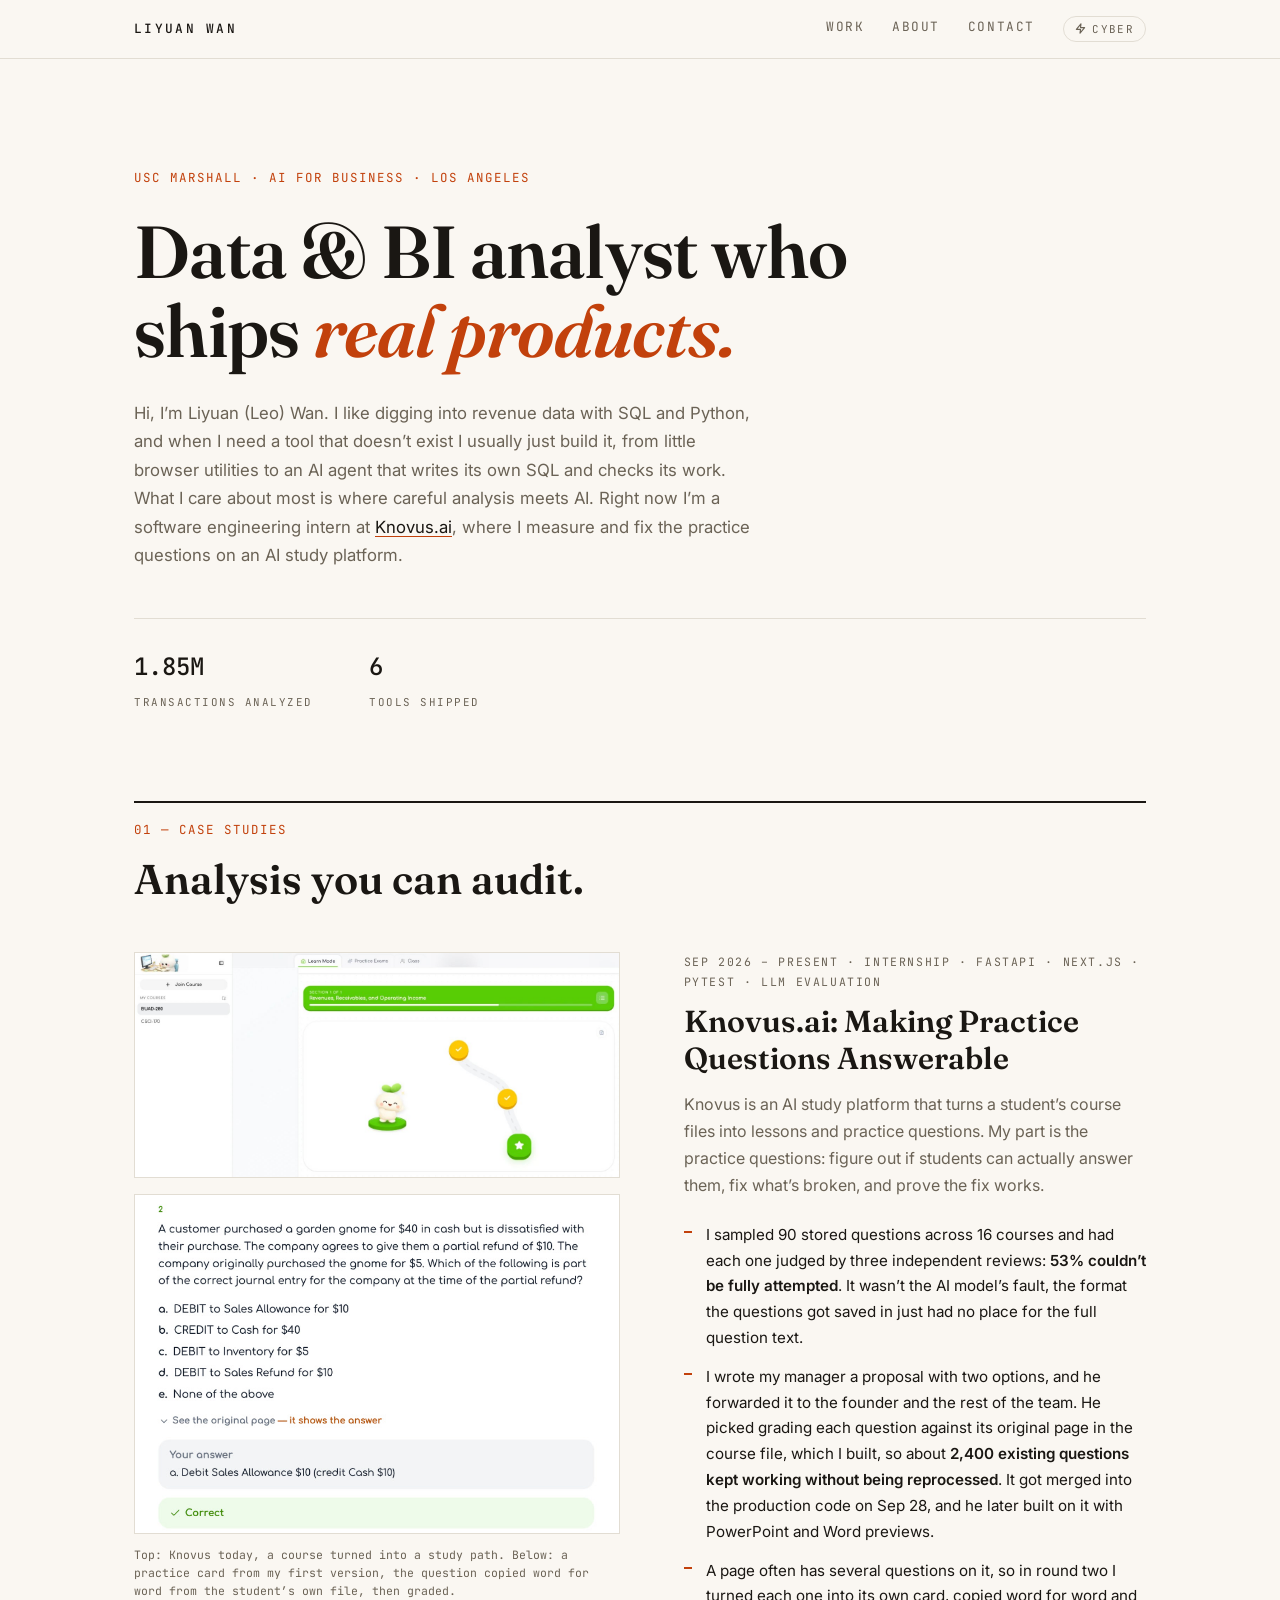
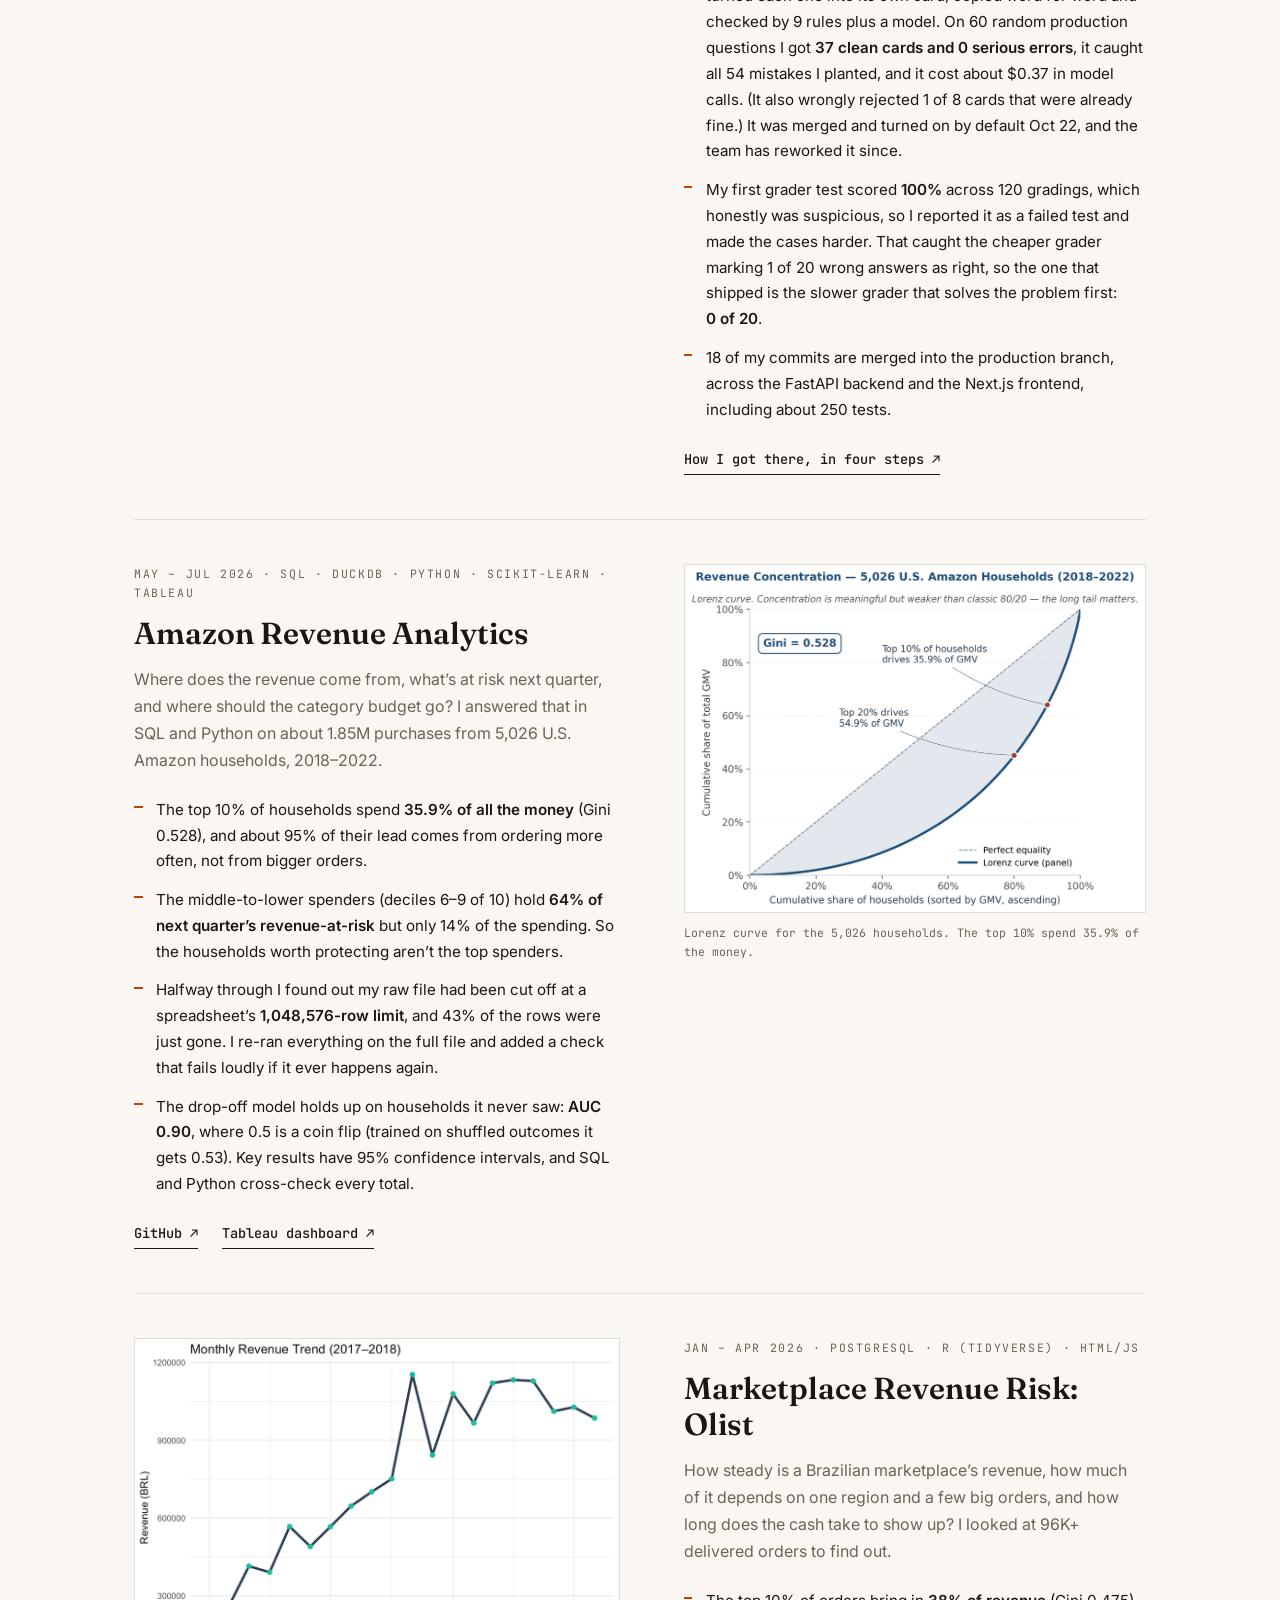
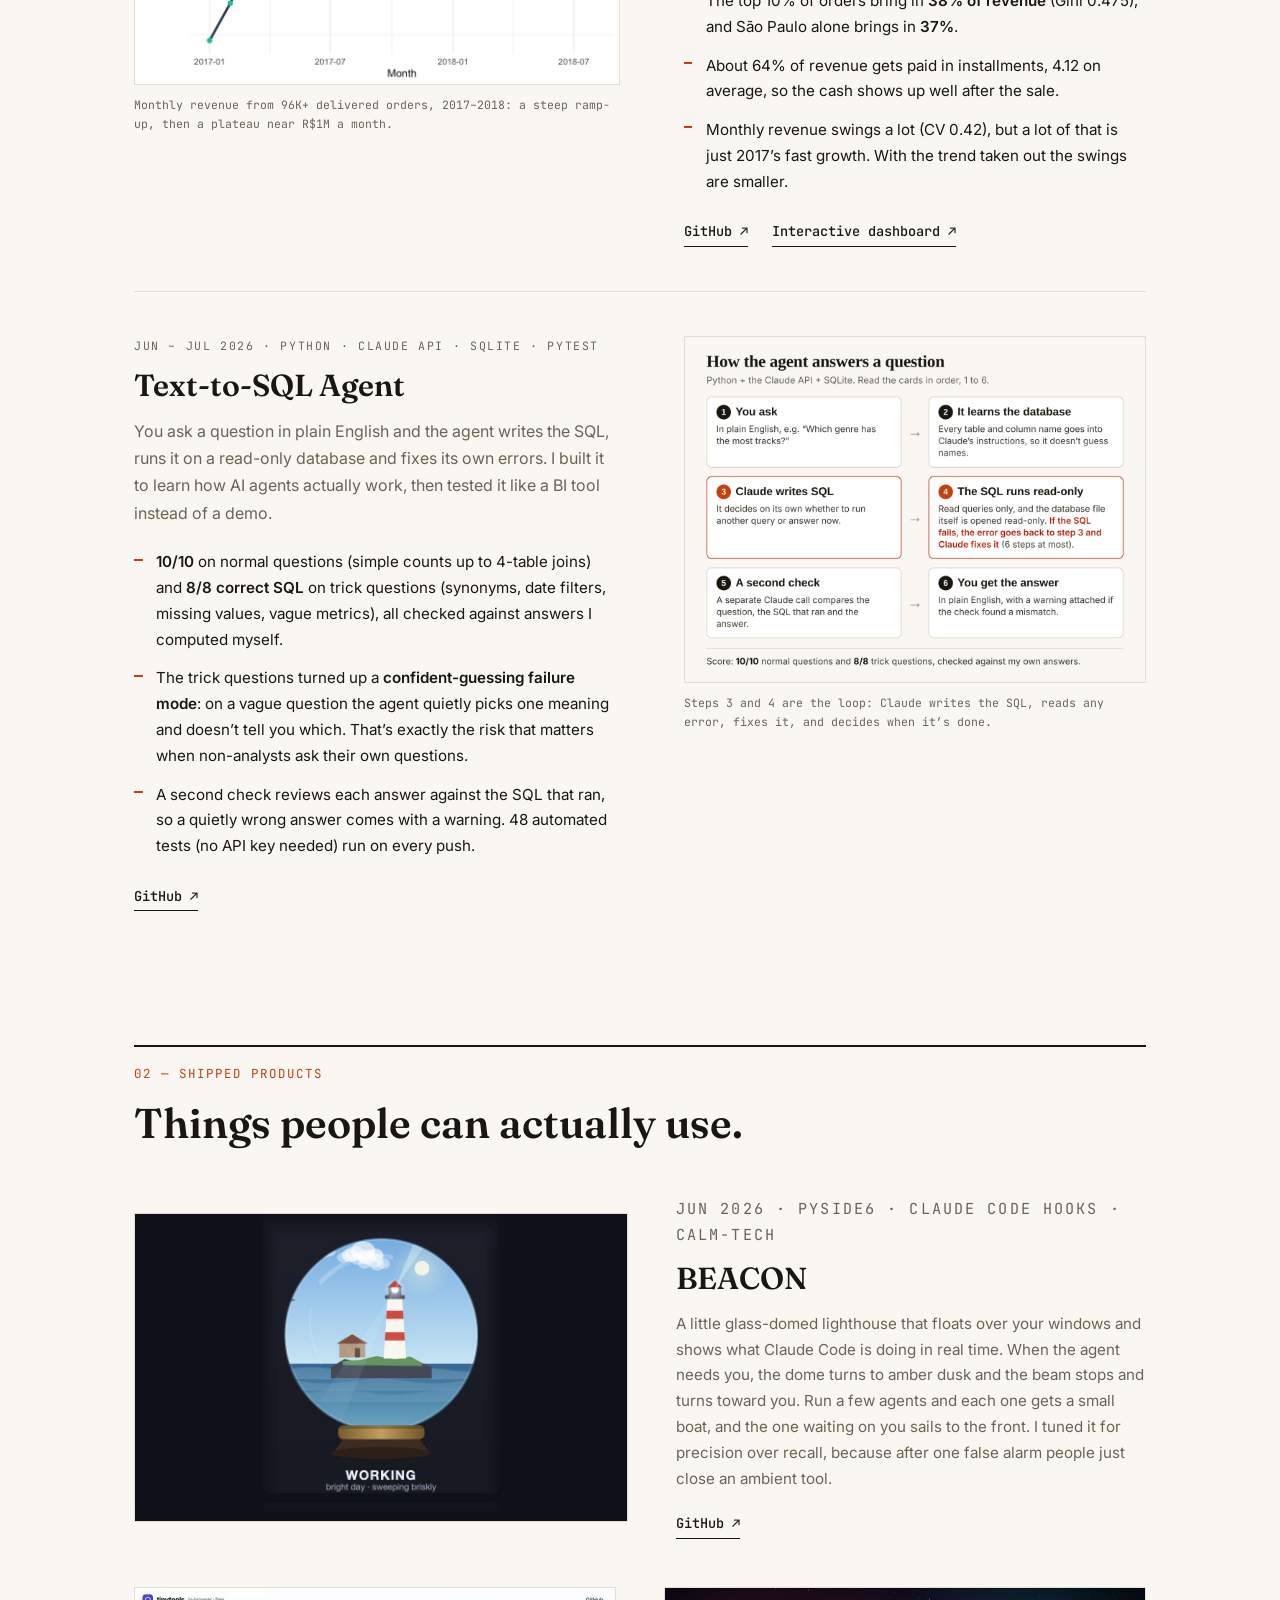
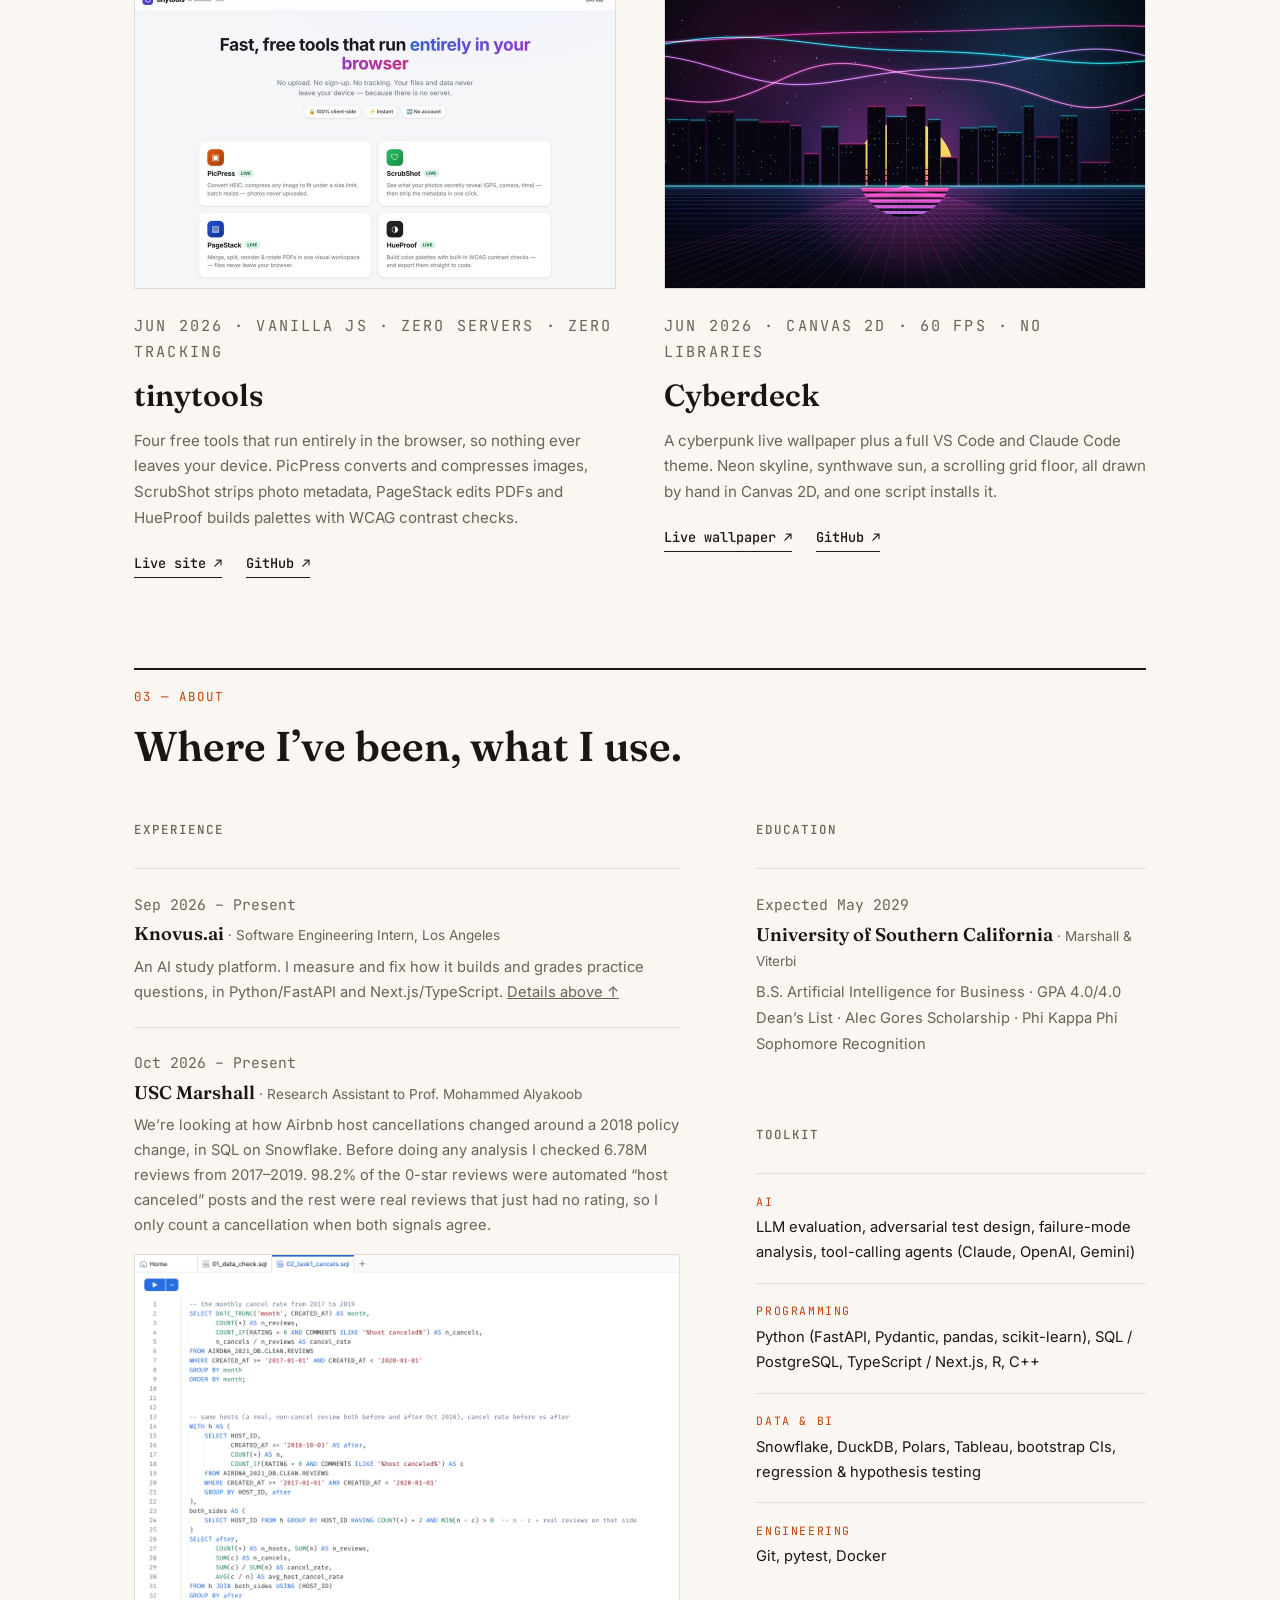
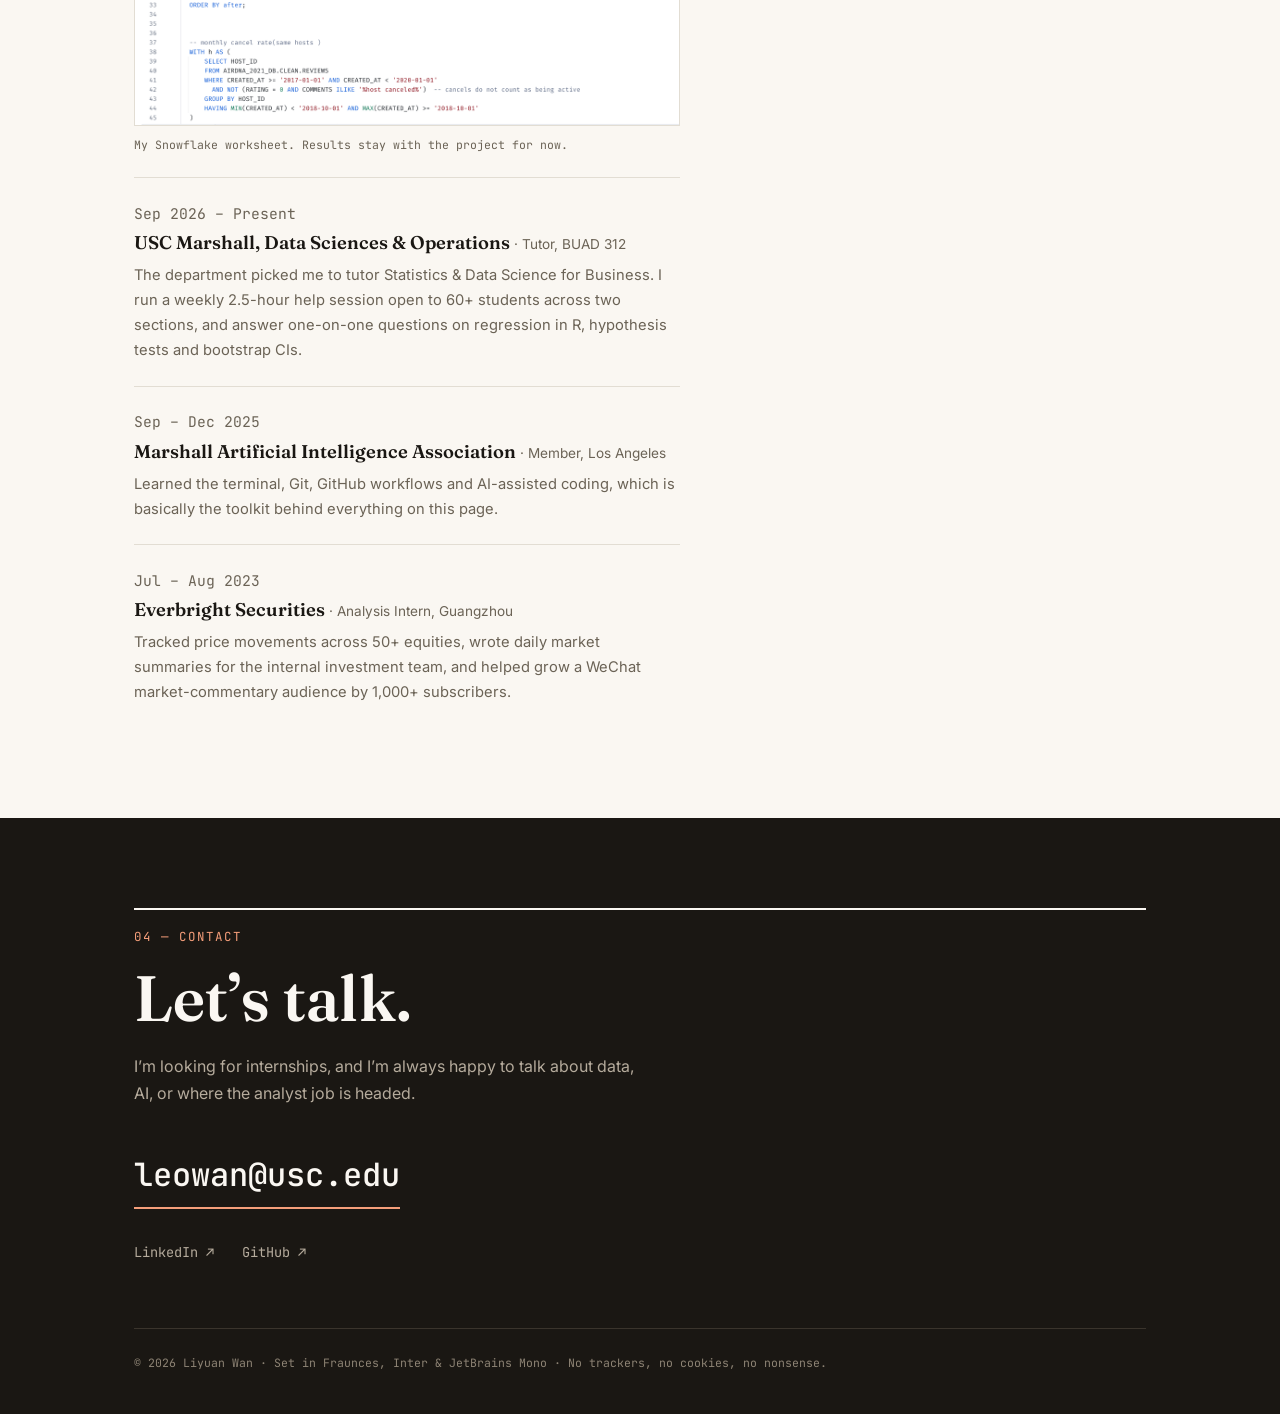
==== commit 799e8def: "Add Snowflake SQL screenshot to the RA entry" ====
--- a/index.html
+++ b/index.html
@@ -319,6 +319,13 @@
                        reviews from 2017–2019. 98.2% of the 0-star reviews were automated &ldquo;host
                        canceled&rdquo; posts and the rest were real reviews that just had no rating,
                        so I only count a cancellation when both signals agree.</p>
+                    <figure class="xp-shot">
+                        <a href="assets/img/ra-snowflake-sql.png" target="_blank" rel="noopener" aria-label="Open the SQL screenshot full size">
+                            <img src="assets/img/ra-snowflake-sql.png" alt="My Snowflake worksheet: SQL that compares the same hosts' cancellation rates before and after October 2018; query results are not shown"
+                                 width="1176" height="1016" loading="lazy">
+                        </a>
+                        <figcaption>My Snowflake worksheet. Results stay with the project for now.</figcaption>
+                    </figure>
                 </article>
                 <article class="xp">
                     <p class="xp-date">Sep 2026 – Present</p>
--- a/assets/style.css
+++ b/assets/style.css
@@ -542,6 +542,21 @@
 
 .xp p { font-size: .92rem; color: var(--muted); }
 
+.xp-shot { margin-top: 1rem; }
+.xp-shot a { display: block; cursor: zoom-in; }
+.xp-shot img {
+    width: 100%;
+    height: auto;
+    border: 1px solid var(--hairline);
+    background: #fff;
+}
+.xp-shot figcaption {
+    font-family: var(--mono);
+    font-size: .72rem;
+    color: var(--muted);
+    margin-top: .6rem;
+}
+
 .edu { margin-bottom: 2.75rem; }
 .edu p { line-height: 1.75; }
 
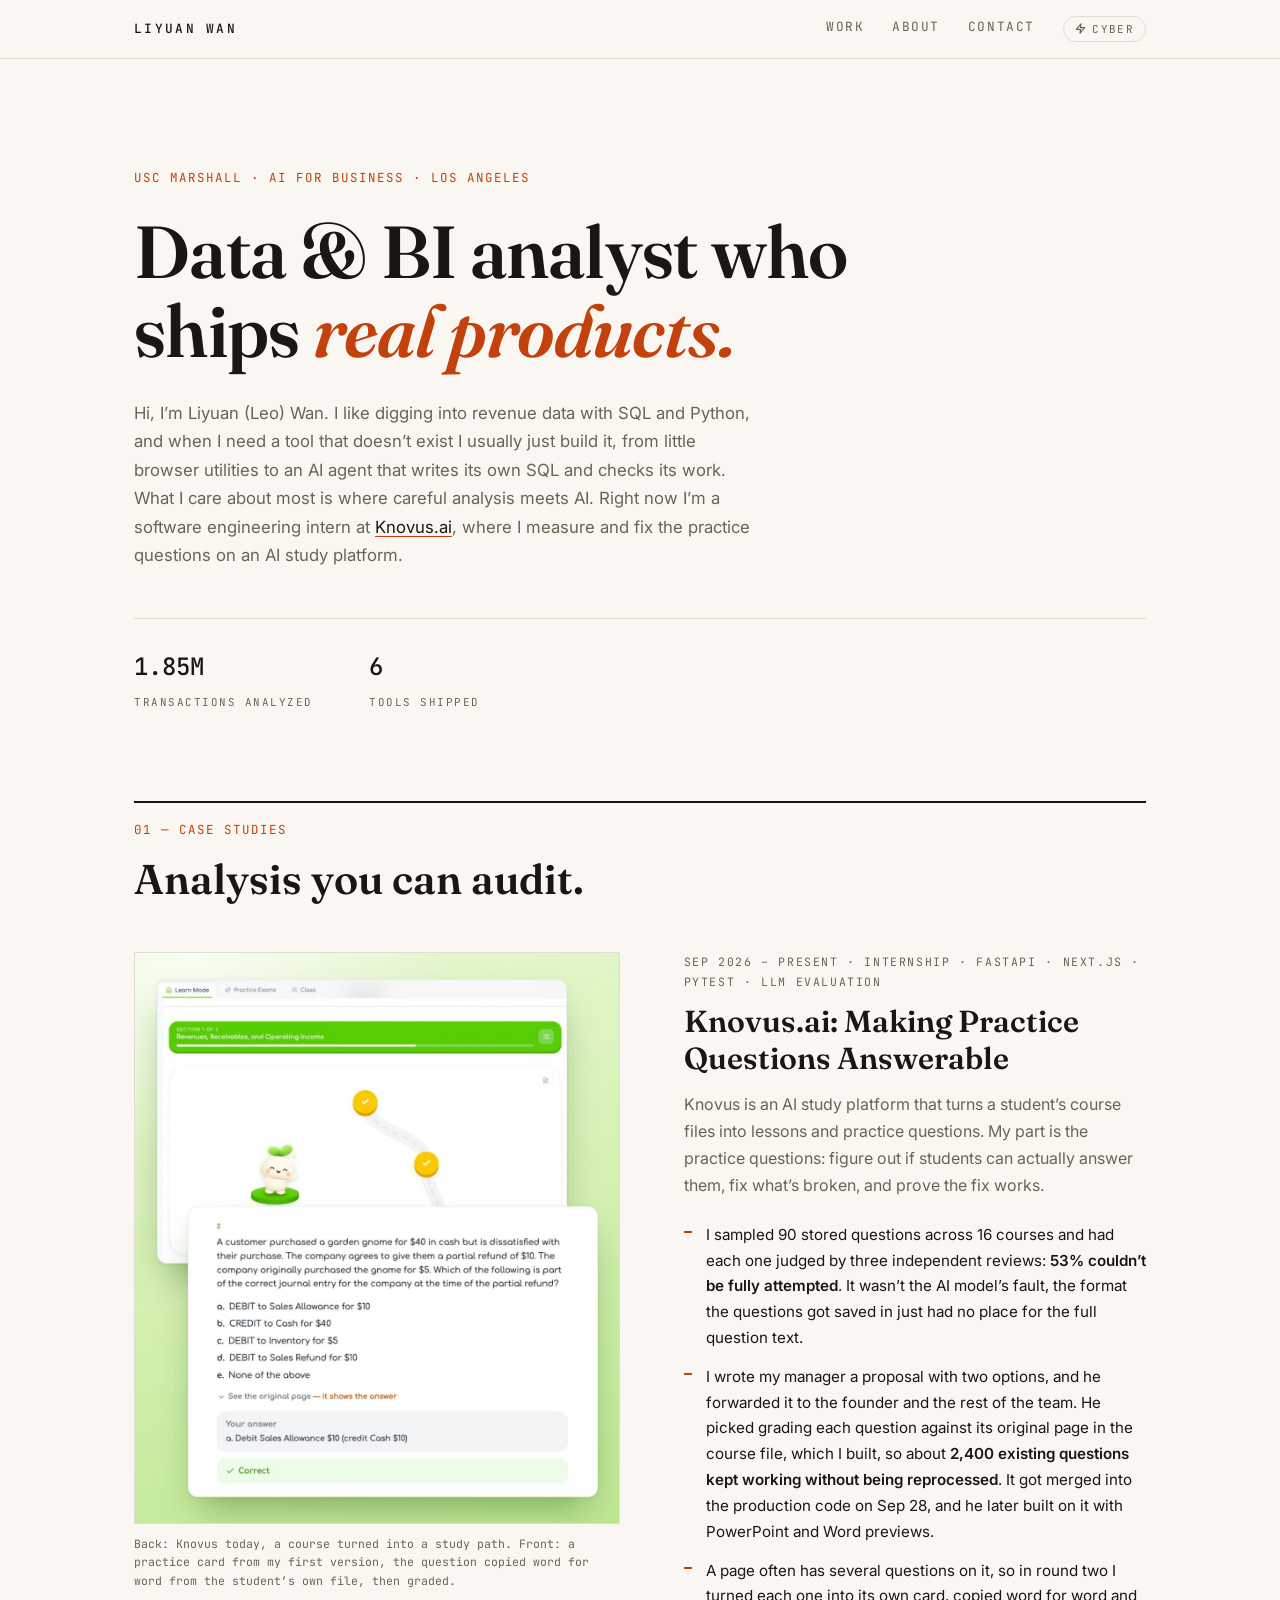
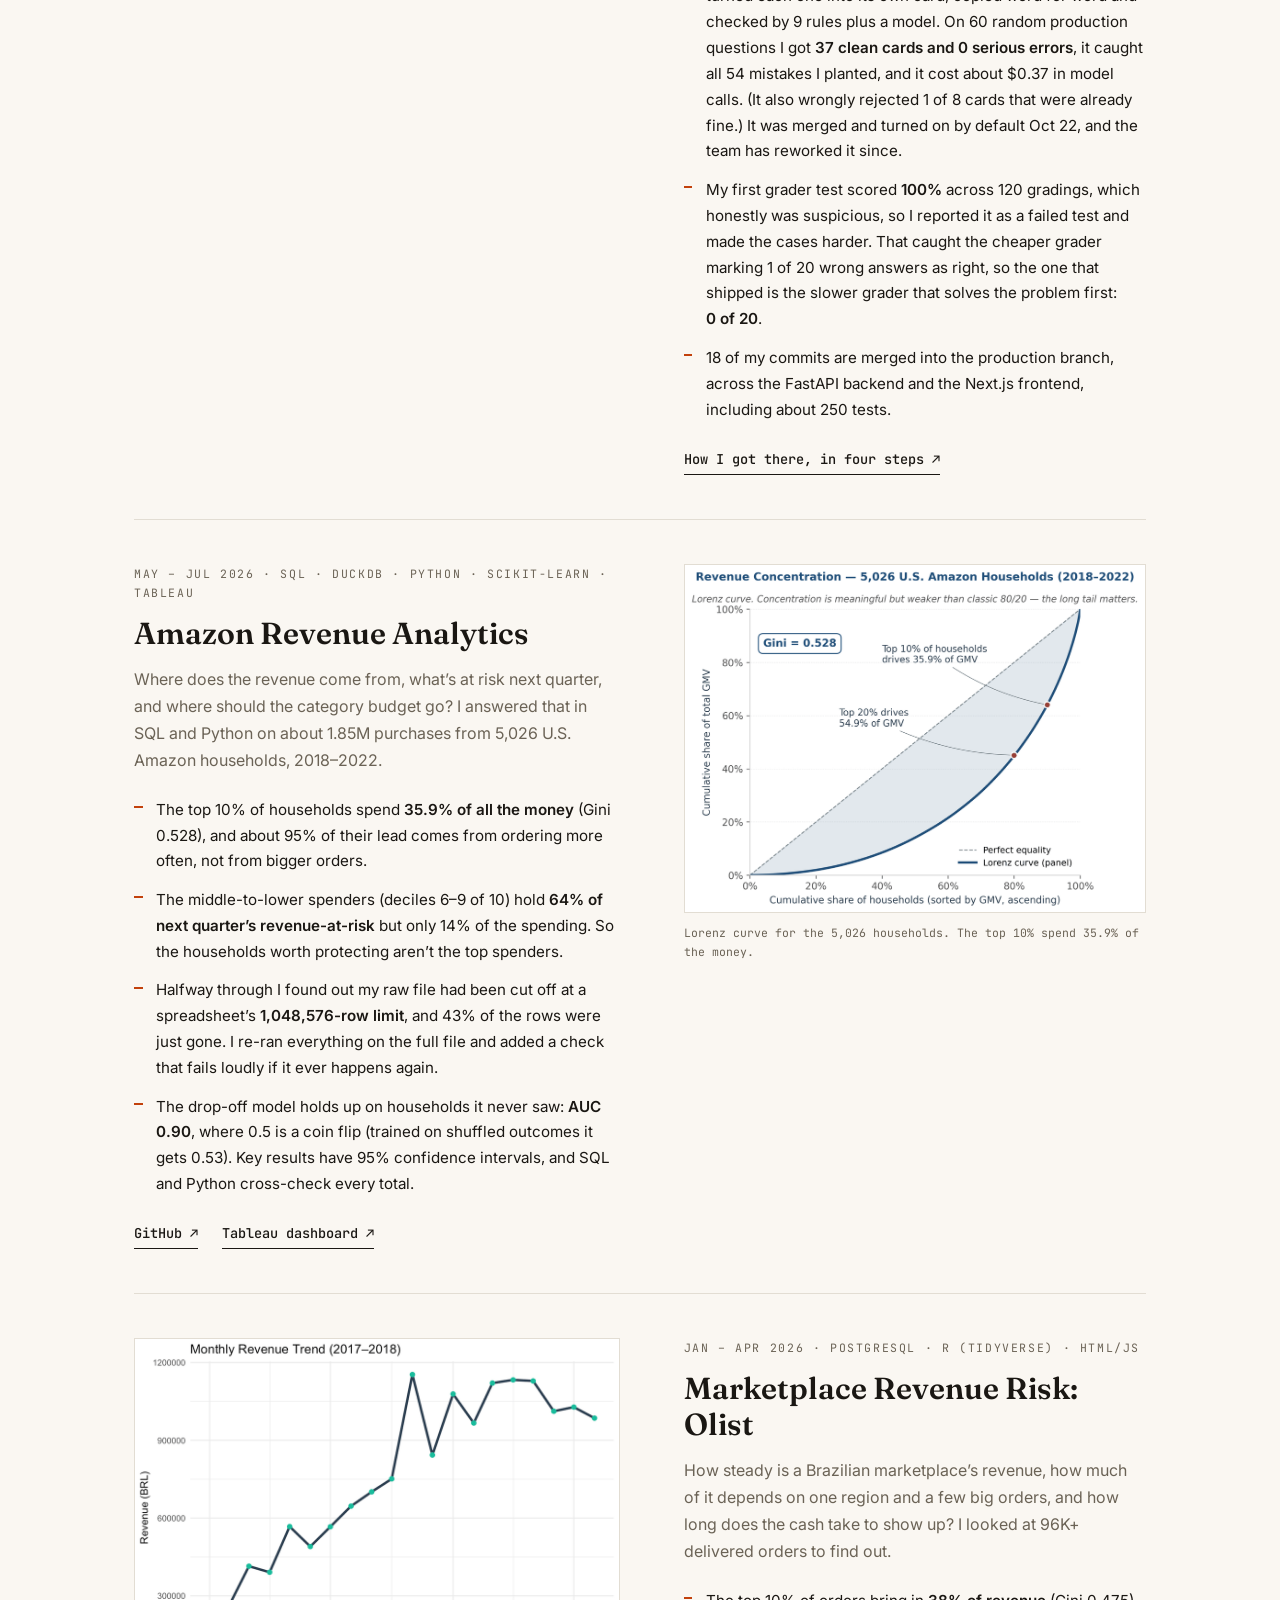
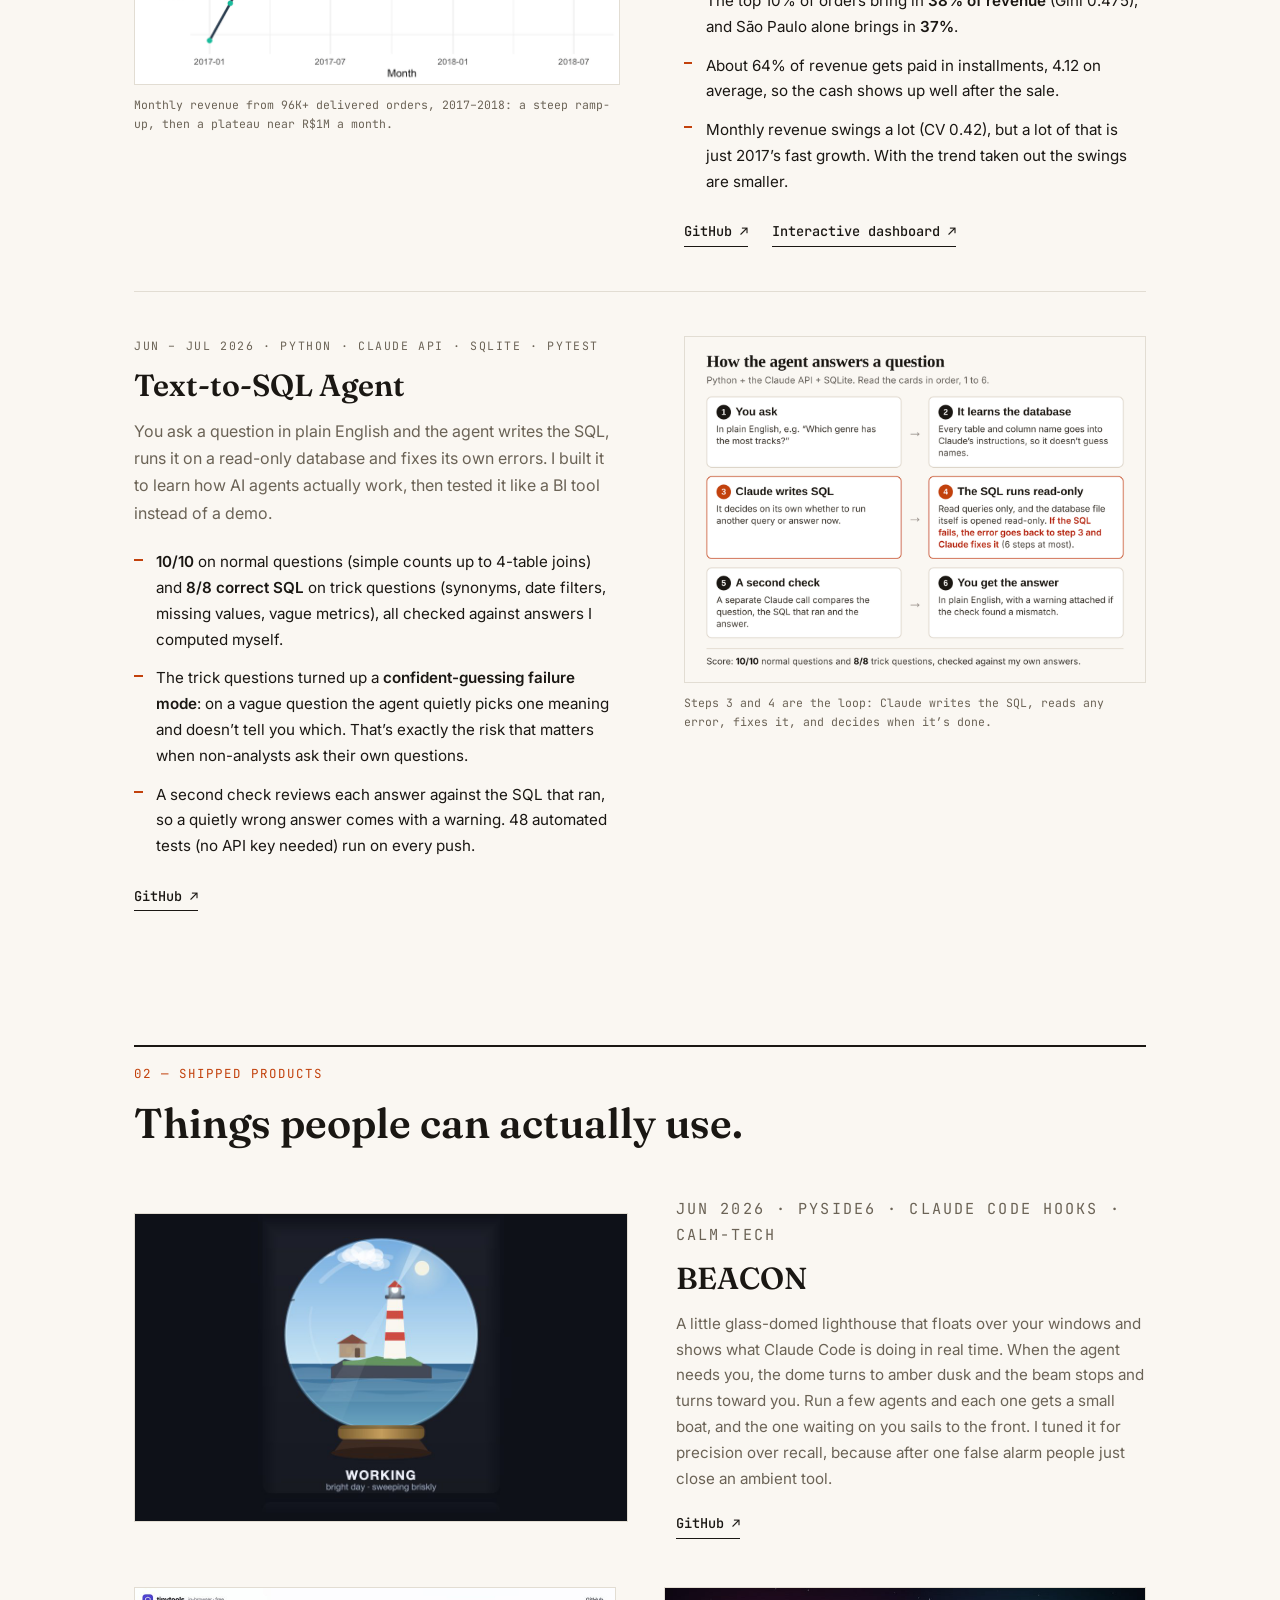
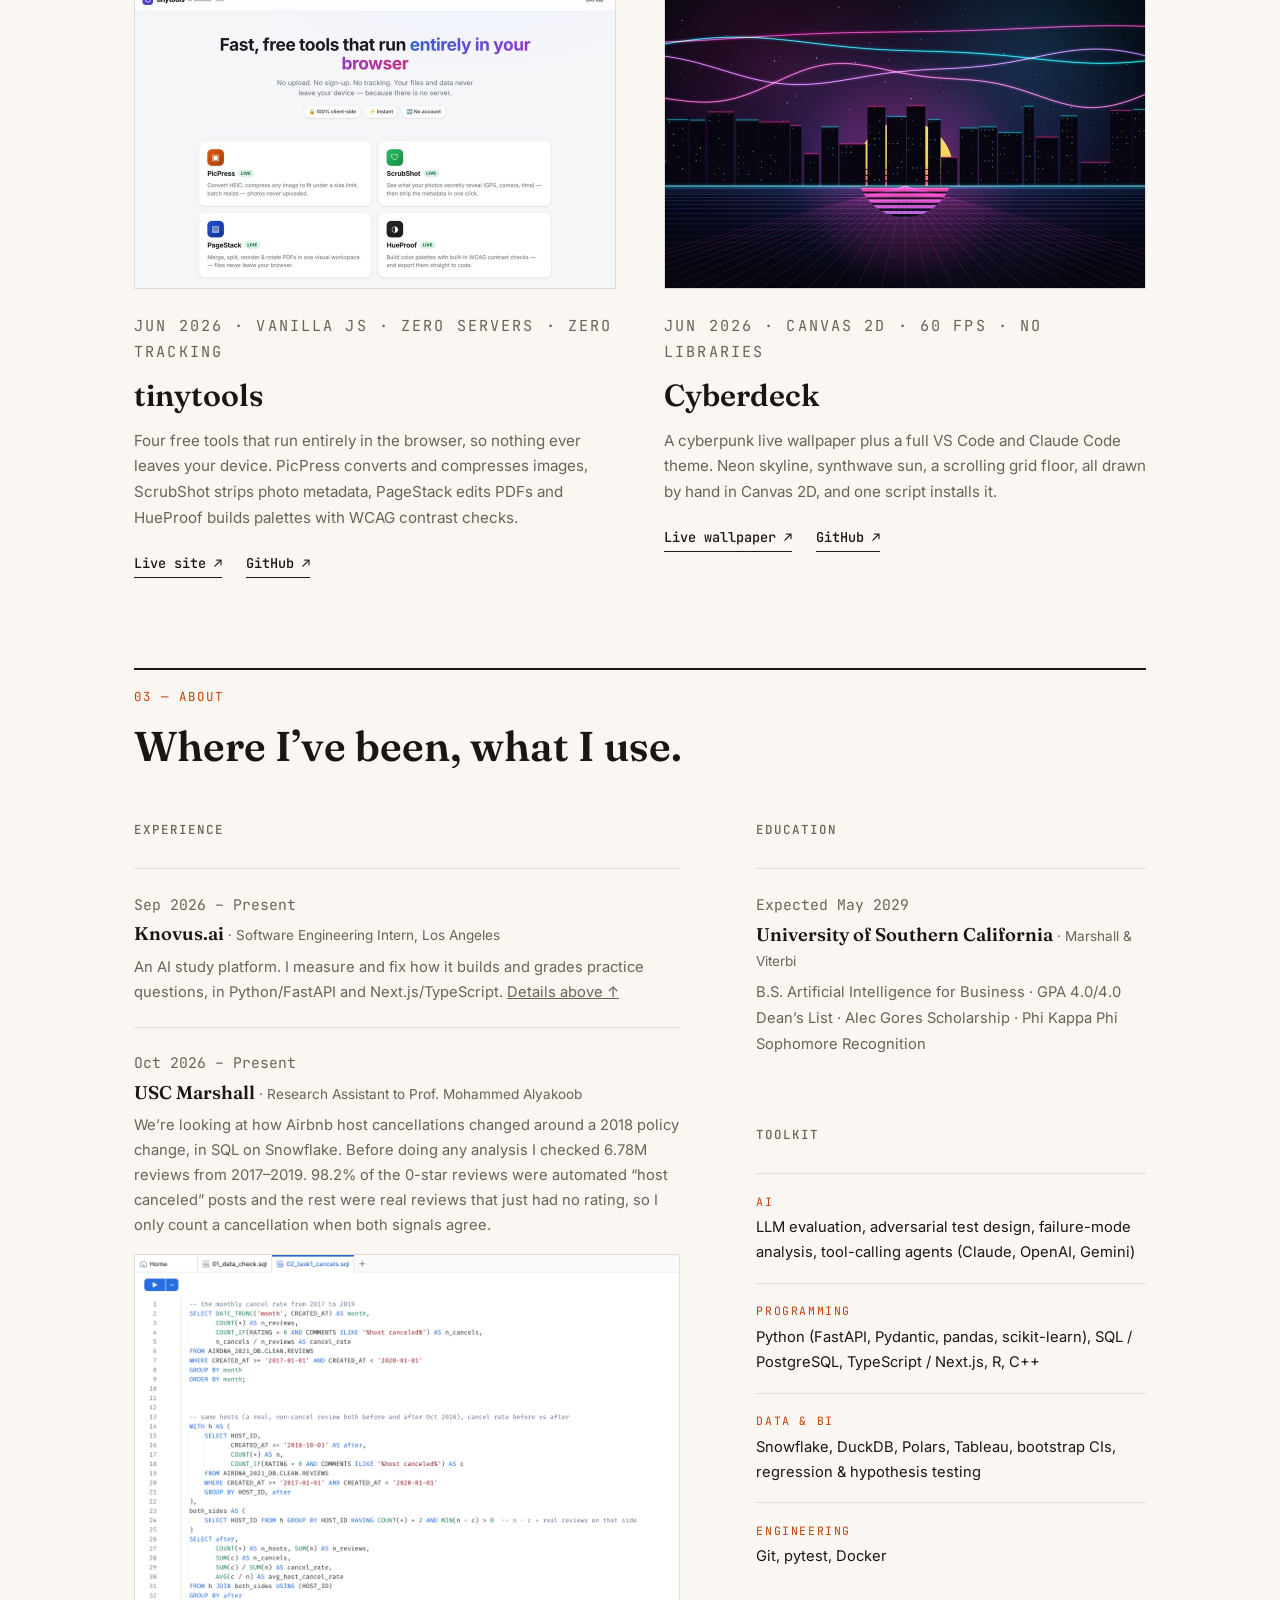
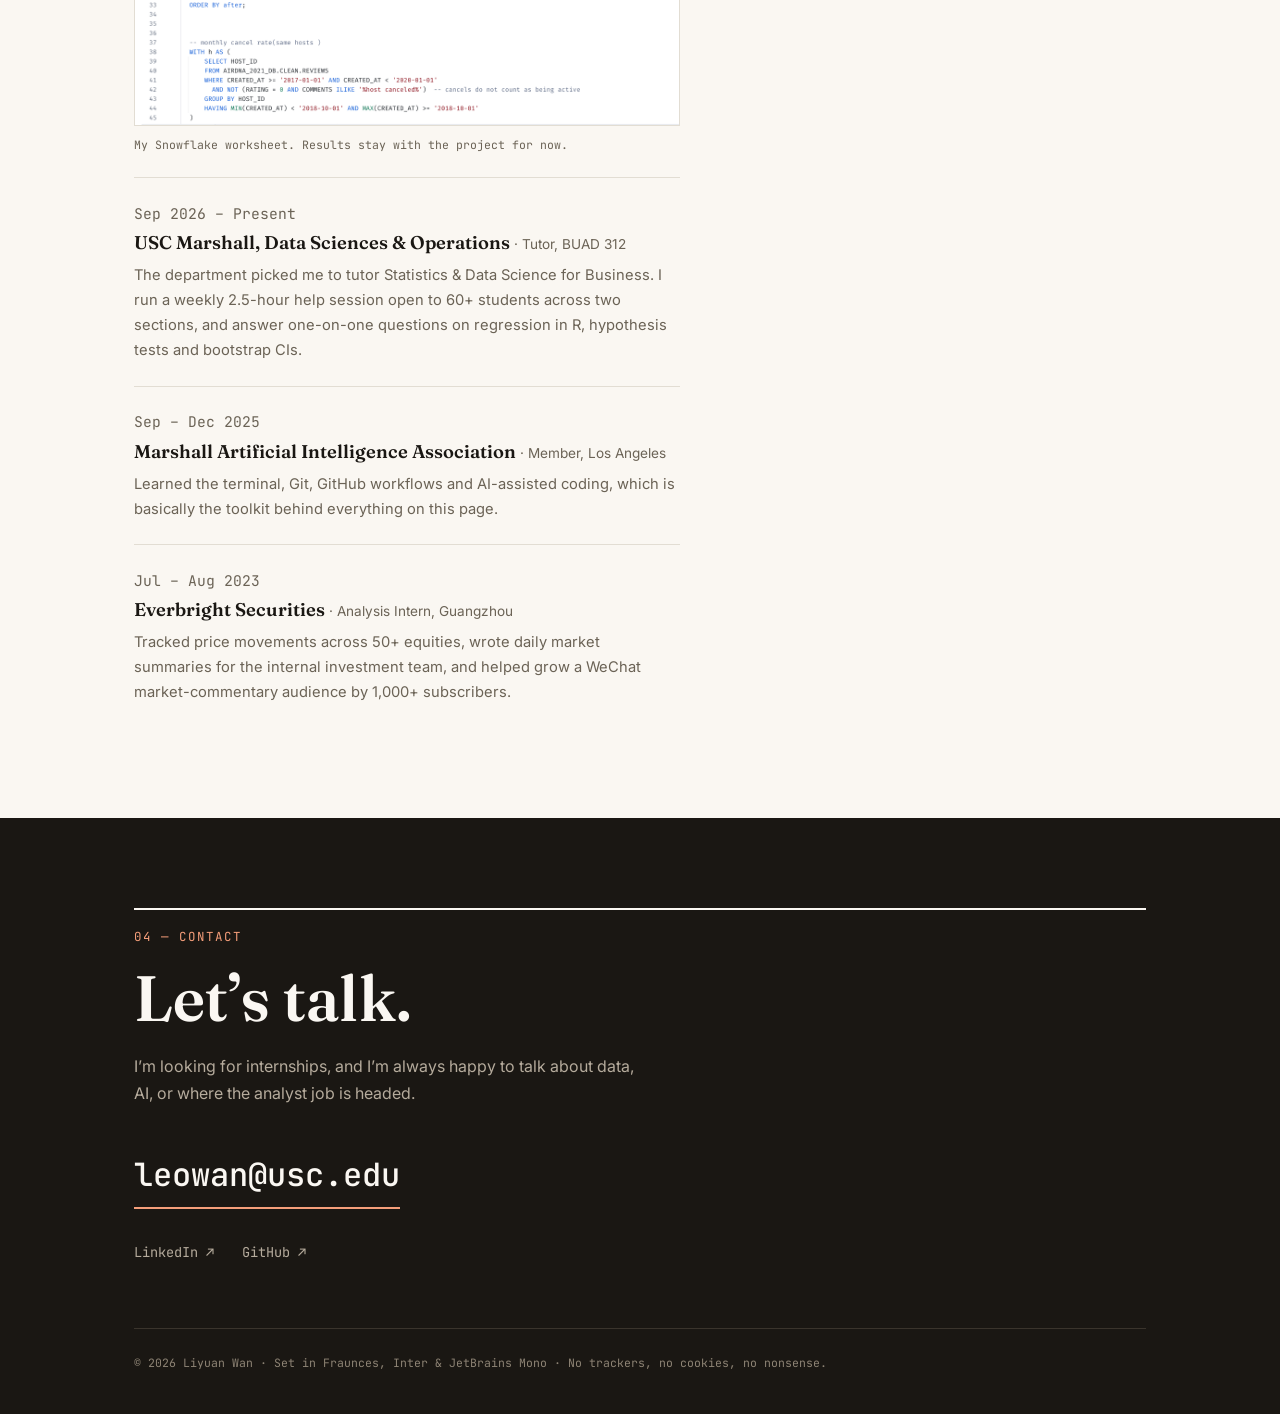
==== commit 7677ea0d: "Knovus case study: one layered product image; figures stay in view on desktop" ====
--- a/index.html
+++ b/index.html
@@ -92,15 +92,11 @@
         <!-- Knovus.ai -->
         <article id="knovus" class="feature reveal">
             <figure class="feature-media">
-                <a href="assets/img/knovus-learn.jpg" target="_blank" rel="noopener" aria-label="Open the Knovus Learn Mode screenshot full size">
-                    <img src="assets/img/knovus-learn.jpg" alt="Knovus Learn Mode: a course sidebar on the left and a study path for the section Revenues, Receivables, and Operating Income, with two completed steps, a star step to go, and the sprout mascot"
-                         width="1380" height="640">
-                </a>
-                <a href="assets/img/knovus-card.jpg" target="_blank" rel="noopener" aria-label="Open the practice card screenshot full size">
-                    <img src="assets/img/knovus-card.jpg" alt="A Knovus practice card: an accounting multiple-choice question about a partial refund, copied word for word from the course file, with the student's answer marked correct and a worked explanation below"
-                         width="864" height="604" loading="lazy">
-                </a>
-                <figcaption>Top: Knovus today, a course turned into a study path. Below: a practice card from my first version, the question copied word for word from the student&rsquo;s own file, then graded.</figcaption>
+                <a href="assets/img/knovus-product.jpg" target="_blank" rel="noopener" aria-label="Open the Knovus screenshots full size">
+                    <img src="assets/img/knovus-product.jpg" alt="Two Knovus screens, one in front of the other. Behind: Learn Mode, a study path for the section Revenues, Receivables, and Operating Income with two completed steps and the sprout mascot. In front: a practice card, an accounting multiple-choice question about a partial refund, copied word for word from the course file, with the student's answer marked correct"
+                         width="1100" height="1296">
+                </a>
+                <figcaption>Back: Knovus today, a course turned into a study path. Front: a practice card from my first version, the question copied word for word from the student&rsquo;s own file, then graded.</figcaption>
             </figure>
             <div class="feature-text">
                 <p class="kicker">Sep 2026 – Present · Internship · FastAPI · Next.js · pytest · LLM evaluation</p>
--- a/assets/style.css
+++ b/assets/style.css
@@ -354,6 +354,12 @@
     line-height: 1.6;
 }
 
+/* On a desktop-size window the figure stays in view while the longer text
+   column scrolls past, instead of leaving a blank gap under it. */
+@media (min-width: 821px) and (min-height: 760px) {
+    .feature-media { position: sticky; top: 5.5rem; }
+}
+
 .kicker {
     font-family: var(--mono);
     font-size: .72rem;
